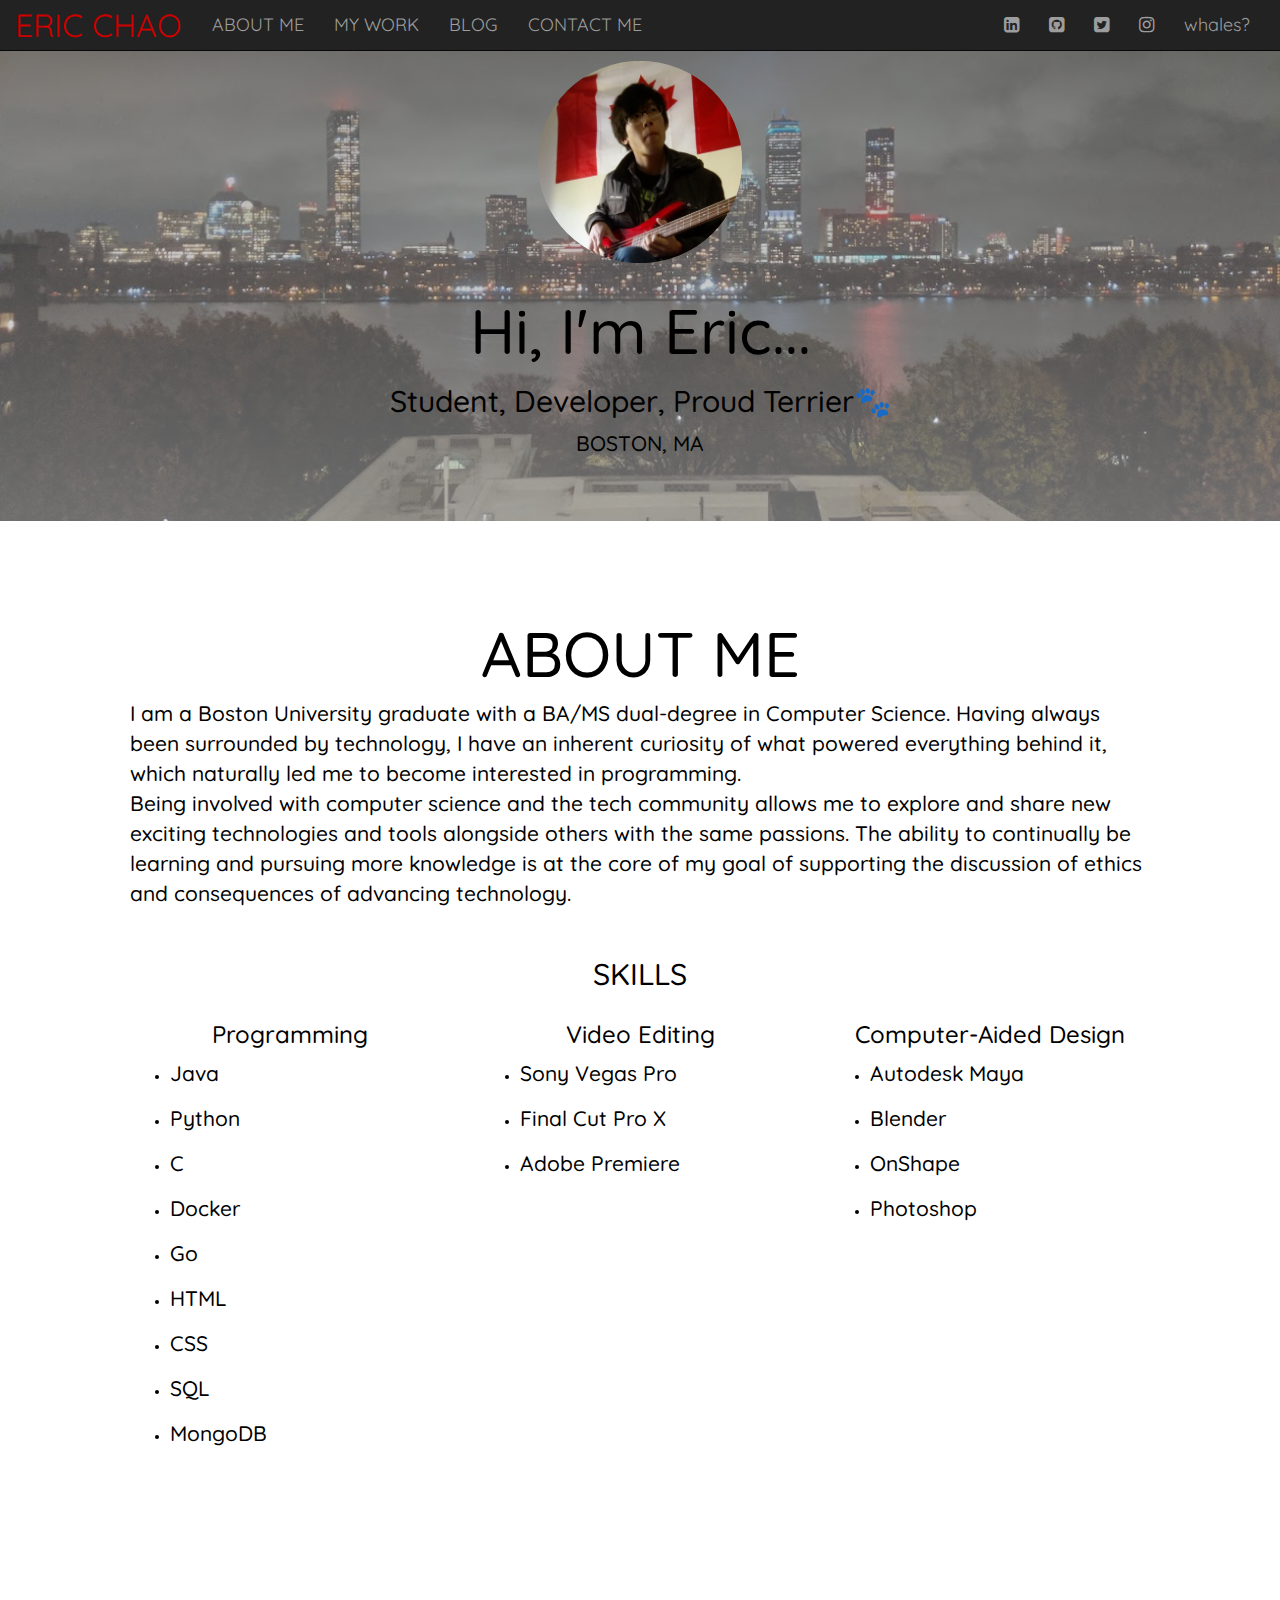
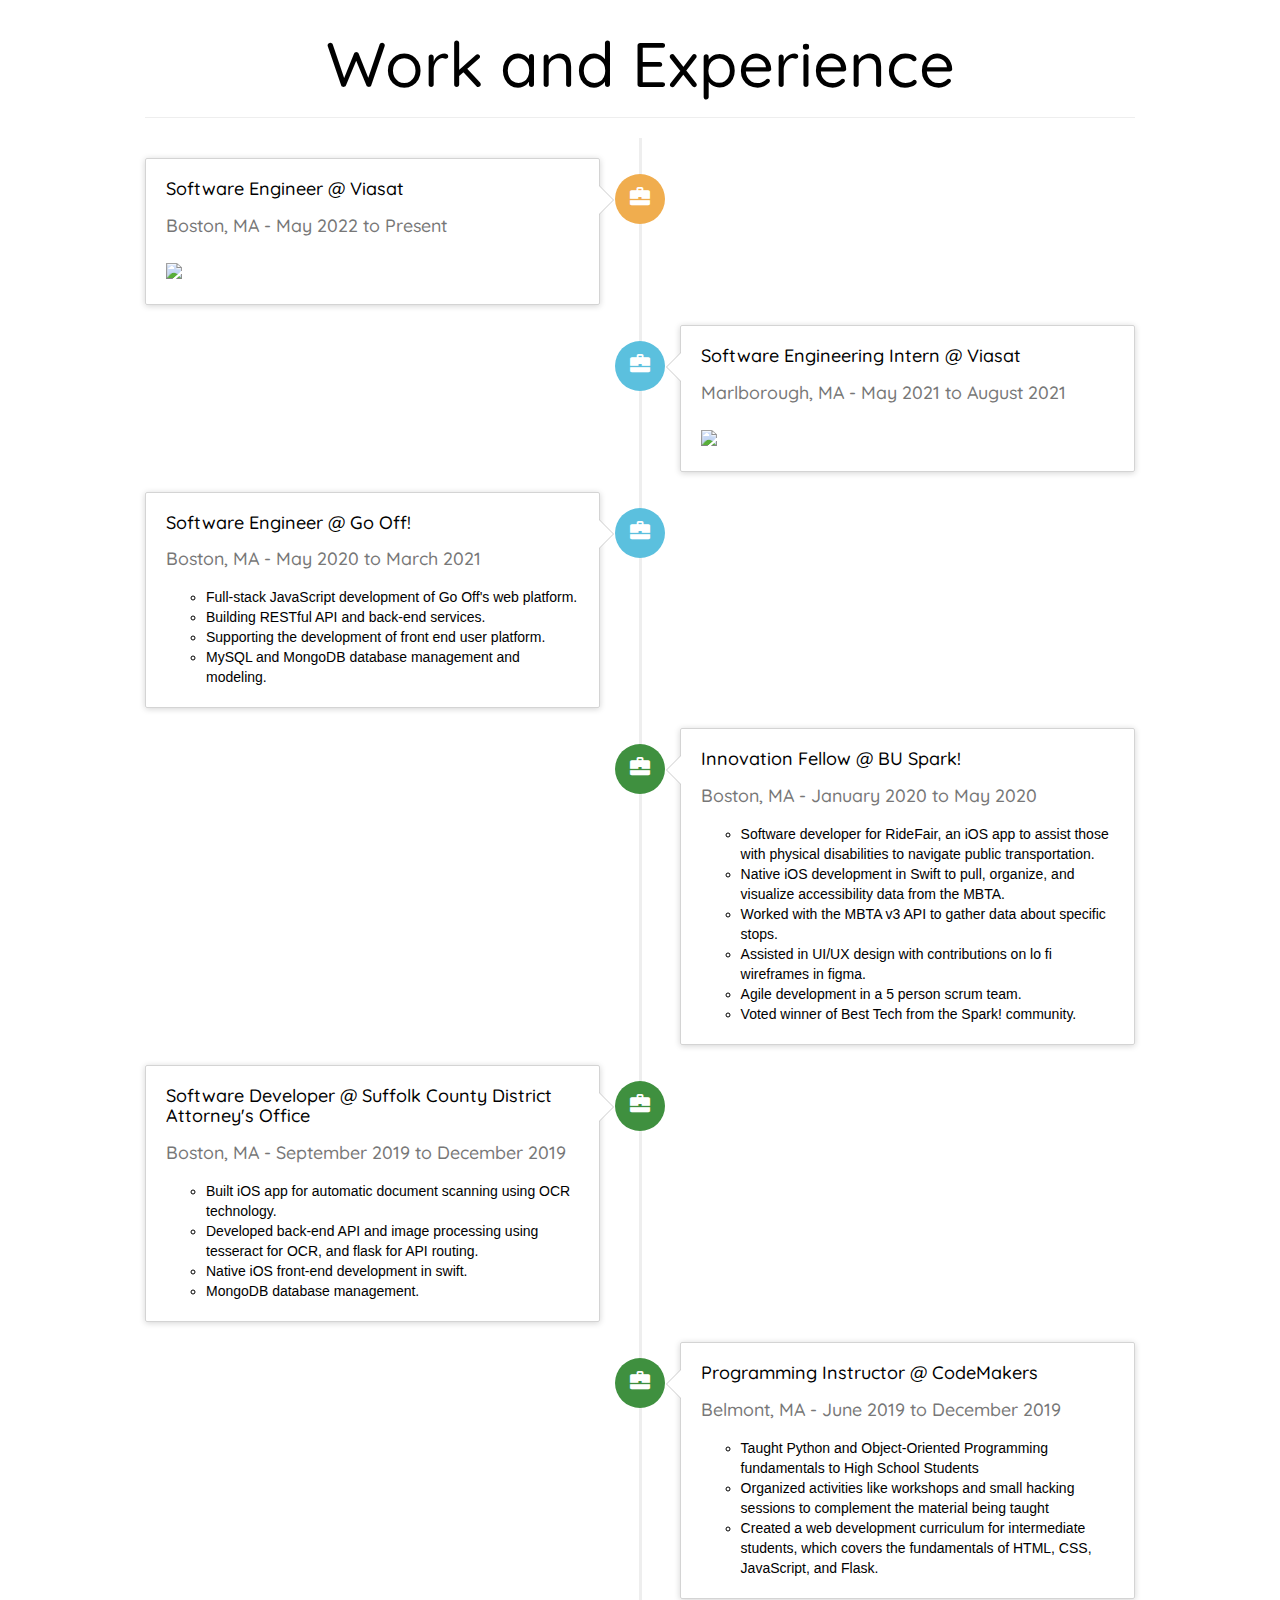
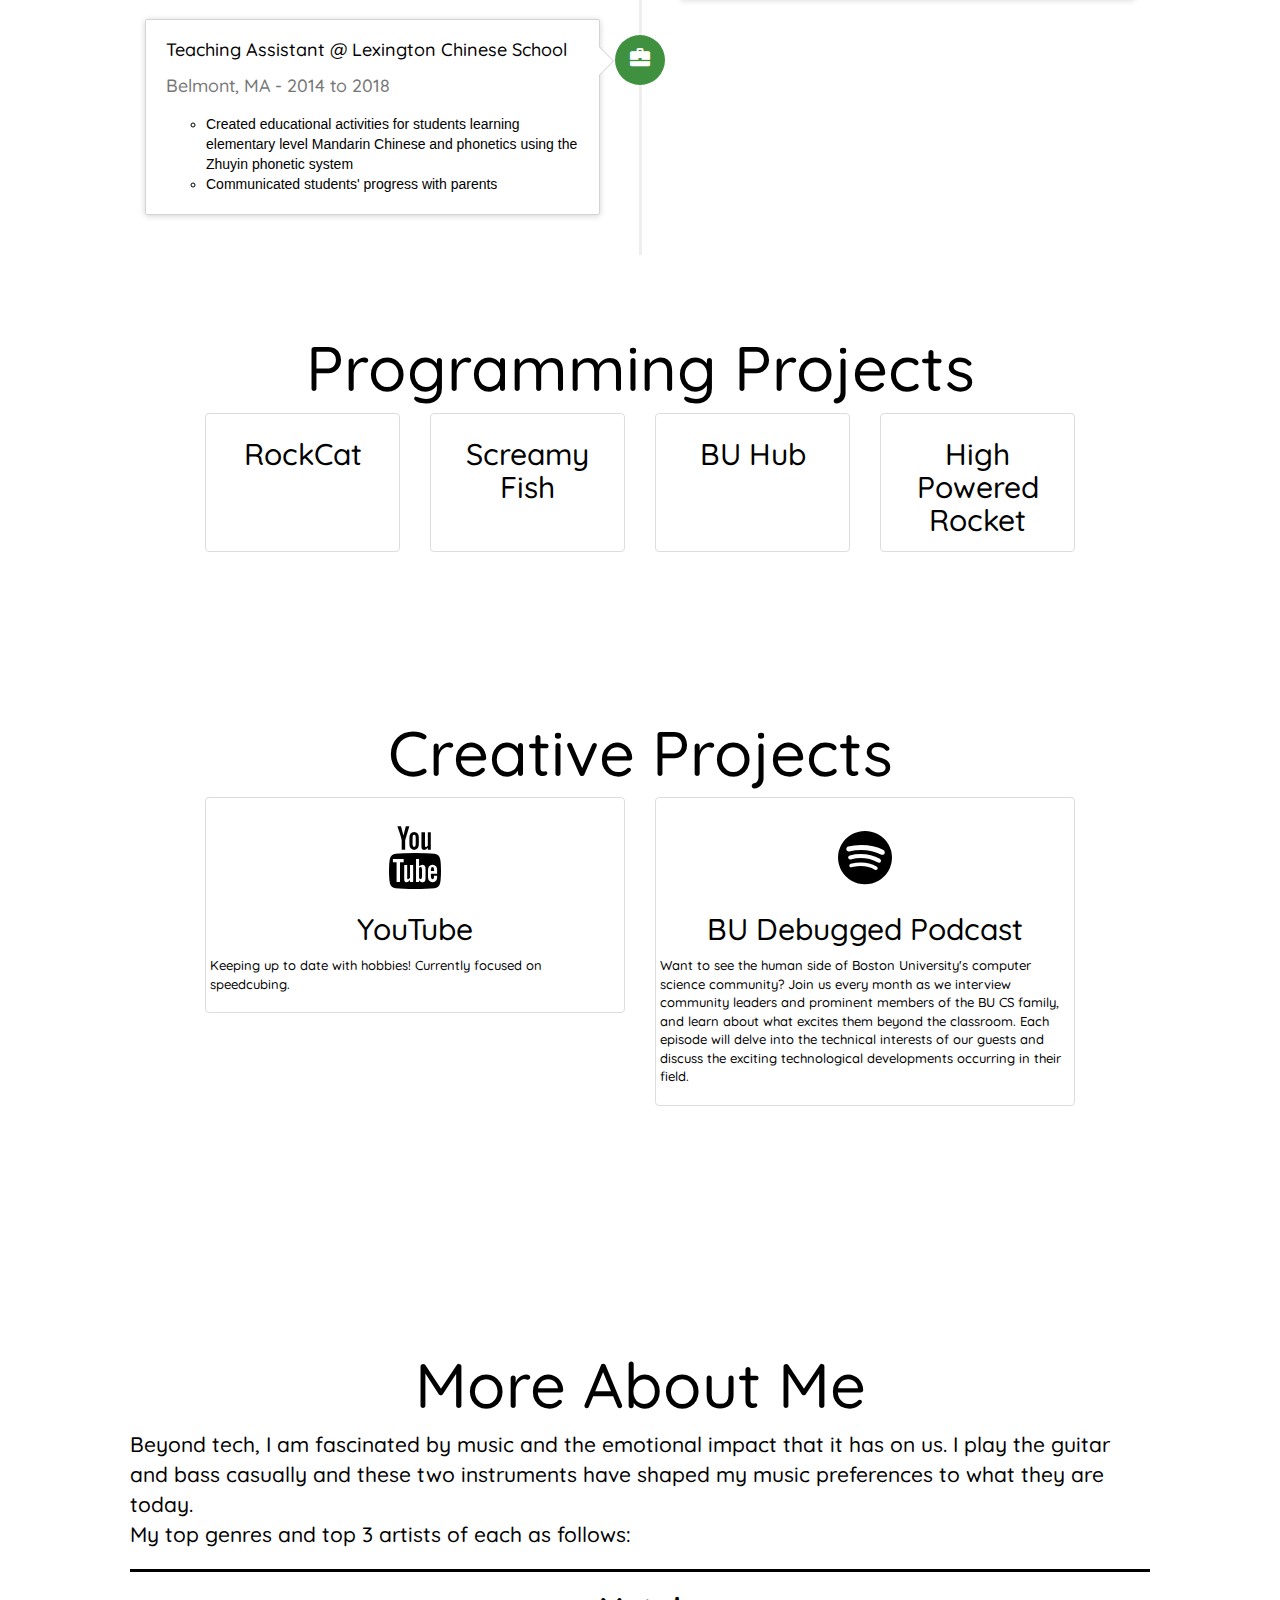
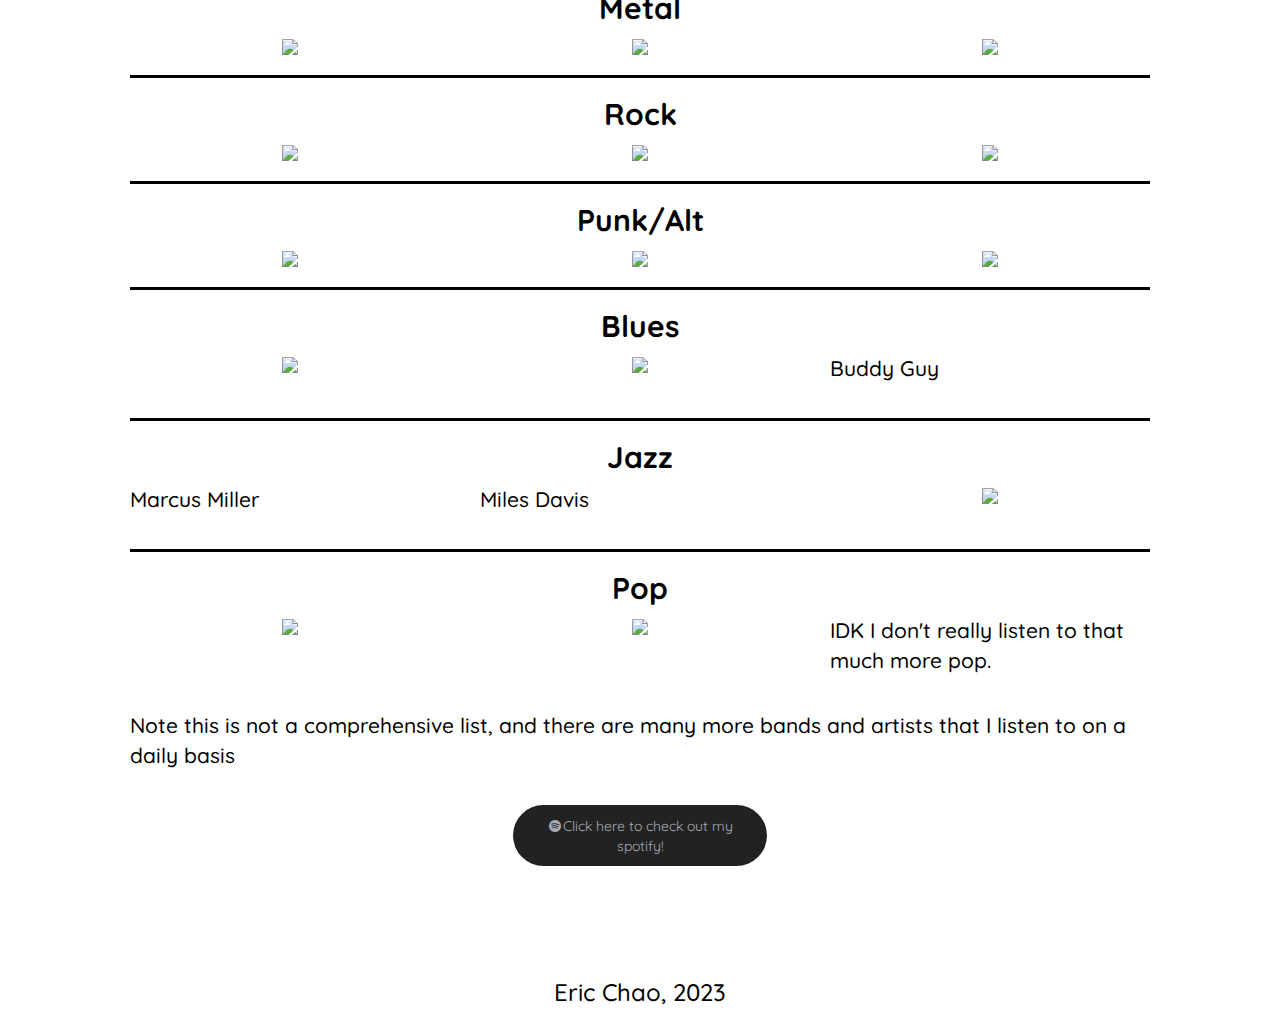
==== index.html @ bb3038b6 "Remove photos" ====
<!DOCTYPE html>
<html lang = "en">
<head>
	<meta charset="utf-8">
	<meta name="viewport" content="width=device-width, initial-scale=1">
	<title> ERIC CHAO </title>
	<link rel="stylesheet" href="https://maxcdn.bootstrapcdn.com/bootstrap/3.4.0/css/bootstrap.min.css">
	<link rel="stylesheet" href="index_styles.css">
	<link rel="stylesheet" href="https://cdnjs.cloudflare.com/ajax/libs/font-awesome/4.7.0/css/font-awesome.min.css">
	<link href="https://fonts.googleapis.com/css?family=Quicksand:300,500" rel="stylesheet">
	<script src="https://ajax.googleapis.com/ajax/libs/jquery/3.3.1/jquery.min.js"></script>
	<script src="https://maxcdn.bootstrapcdn.com/bootstrap/3.4.0/js/bootstrap.min.js"></script>
</head>

<header>
	<nav class="navbar navbar-inverse navbar-fixed-top">
		<div class="container-fluid">
			<div class="navbar-header">
				<button type="button" class="navbar-toggle" data-toggle="collapse" data-target="#myNavBar">
					<span class="icon-bar"></span>
					<span class="icon-bar"></span>
					<span class="icon-bar"></span>
				</button>
				<a class="navbar-brand" href="#"> ERIC CHAO </a>
			</div>
			<div class="collapse navbar-collapse" id="myNavBar">
				<ul class="nav navbar-nav">
					<li><a href="#about"> ABOUT ME </a></li>
					<li><a href="#work"> MY WORK </a></li>
					<li><a href="http://blog.erichchao.com"> BLOG </a>
					<li><a href="mailto: ericchao@bu.edu"> CONTACT ME </a></li>
				</ul>
				<ul class="nav navbar-nav" style="float:right;">
					<li><a href="https://linkedin.com/in/eric-chao-612b9416a/" class="fa fa-linkedin-square content"></a></li>
					<li><a href="https://github.com/ehchao88" class="fa fa-github-square content"></a></li>
					<li><a href="https://twitter.com/chaositgoing/" class="fa fa-twitter-square content"></a></li>
					<li><a href="https://instagram.com/chaoareyou/" class="fa fa-instagram content"></a></li>
					<li><a href="whales.html"> whales? </a></li>
				</ul>
			</div>
		</div>
	</nav>
</header>

<body>
	<div class="topPage jumbotron">
		<img src="media/propic2.jpg" class="img-circle" style="padding:1%; width:18%; height:auto;">
		<h1> Hi, I'm Eric... </h1>
		<h2> Student, Developer, Proud Terrier&#x1f43e </h2>
		<p style="text-align:center"> BOSTON, MA </p>
	</div>
	<div class="container">
		<div class="jumbotron">
			<h1 id="about"> ABOUT ME </h1>
			<p> 
				I am a Boston University graduate with a BA/MS dual-degree in Computer Science. Having always been surrounded by technology, I have an inherent curiosity
				of what powered everything behind it, which naturally led me to become interested in programming. </br>
				Being involved with computer science and the tech community allows me to explore and share new exciting technologies and tools alongside others with the same passions. 
				The ability to continually be learning and pursuing more knowledge is at the core of my goal of supporting the discussion of ethics and consequences of advancing technology.
				<br>
				<br>
			</p>
			<h2> SKILLS </h2>
			<div class="row">
				<div class="col-sm-4">
					<h3> Programming </h3>
					<ul>
						<li><p style="text-align: left;"> Java </p></li>
						<li><p style="text-align: left;"> Python </p></li>
						<li><p style="text-align: left;"> C </p></li>
						<li><p style="text-align: left;"> Docker </p></li>
						<li><p style="text-align: left;"> Go </p></li>
						<li><p style="text-align: left;"> HTML </p></li>
						<li><p style="text-align: left;"> CSS </p></li>
						<li><p style="text-align: left;"> SQL </p></li>
						<li><p style="text-align: left;"> MongoDB </p></li>
					</ul>
				</div>
				<div class="col-sm-4">
					<h3> Video Editing </h3>
					<ul>
						<li><p style="text-align: left;"> Sony Vegas Pro </p></li>
						<li><p style="text-align: left;"> Final Cut Pro X </p></li>
						<li><p style="text-align: left;"> Adobe Premiere </p></li>
					</ul>
				</div>
				<div class="col-sm-4">
					<h3> Computer-Aided Design </h3>
					<ul>
						<li><p style="text-align: left;"> Autodesk Maya </p></li>
						<li><p style="text-align: left;"> Blender </p></li>
						<li><p style="text-align: left;"> OnShape </p></li>
						<li><p style="text-align: left;"> Photoshop </p></li>
					</ul>
				</div>
			</div>
		</div>
	</div>
	<div class="container">
		<div class="jumbotron" id="work">
			<div class="container">
				<div class="page-header">
				  <h1 id="timeline">Work and Experience</h1>
				</div>
				<ul class="timeline">
					<li>
						<div class="timeline-badge warning"><i class="glyphicon glyphicon-briefcase"></i></div>
						<div class="timeline-panel">
						  <div class="timeline-heading">
							<h4 class="timeline-title">Software Engineer @ Viasat</h4>
							<p><small class="text-muted">Boston, MA - May 2022 to Present</small></p>
						  </div>
						  <div class="timeline-body">
							<p>
								<img src="https://upload.wikimedia.org/wikipedia/commons/thumb/7/7f/Viasat.svg/1200px-Viasat.svg.png" style="width:75%; height:auto">
							</p>
						  </div>
						</div>
					  </li>
					<li class="timeline-inverted">
						<div class="timeline-badge info"><i class="glyphicon glyphicon-briefcase"></i></div>
						<div class="timeline-panel">
						  <div class="timeline-heading">
							<h4 class="timeline-title">Software Engineering Intern @ Viasat</h4>
							<p><small class="text-muted">Marlborough, MA - May 2021 to August 2021</small></p>
						  </div>
						  <div class="timeline-body">
							<p><img src="https://upload.wikimedia.org/wikipedia/commons/thumb/7/7f/Viasat.svg/1200px-Viasat.svg.png" style="width:75%; height:auto"></p>
						  </div>
						</div>
					  </li>
					  <li>
						<div class="timeline-badge info"><i class="glyphicon glyphicon-briefcase"></i></div>
						<div class="timeline-panel">
						  <div class="timeline-heading">
							<h4 class="timeline-title">Software Engineer @ Go Off!</h4>
							<p><small class="text-muted">Boston, MA - May 2020 to March 2021</small></p>
						  </div>
						  <div class="timeline-body">
							<p>
								<ul>
									<li>Full-stack JavaScript development of Go Off's web platform.</li>
									<li>Building RESTful API and back-end services.</li>
									<li>Supporting the development of front end user platform.</li>
									<li>MySQL and MongoDB database management and modeling.</li>
								</ul>
							</p>
						  </div>
						</div>
					  </li>
					  <li class="timeline-inverted">
						<div class="timeline-badge success"><i class="glyphicon glyphicon-briefcase"></i></div>
						<div class="timeline-panel">
						  <div class="timeline-heading">
							<h4 class="timeline-title">Innovation Fellow @ BU Spark!</h4>
							<p><small class="text-muted">Boston, MA - January 2020 to May 2020</small></p>
						  </div>
						  <div class="timeline-body">
							<p>
								<ul>
									<li>Software developer for RideFair, an iOS app to assist those with physical disabilities to navigate public transportation.</li>
									<li>Native iOS development in Swift to pull, organize, and visualize accessibility data from the MBTA.</li>
									<li>Worked with the MBTA v3 API to gather data about specific stops.</li>
									<li>Assisted in UI/UX design with contributions on lo fi wireframes in figma.</li>
									<li>Agile development in a 5 person scrum team.</li>
									<li>Voted winner of Best Tech from the Spark! community.</li>
								</ul>
							</p>
						  </div>
						</div>
					  </li>
					  <li>
						<div class="timeline-badge success"><i class="glyphicon glyphicon-briefcase"></i></div>
						<div class="timeline-panel">
						  <div class="timeline-heading">
							<h4 class="timeline-title">Software Developer @ Suffolk County District Attorney's Office</h4>
							<p><small class="text-muted">Boston, MA - September 2019 to December 2019</small></p>
						  </div>
						  <div class="timeline-body">
							<p>
								<ul>
									<li>Built iOS app for automatic document scanning using OCR technology.</li>
									<li>Developed back-end API and image processing using tesseract for OCR, and flask for API routing.</li>
									<li>Native iOS front-end development in swift.</li>
									<li>MongoDB database management.</li>
								</ul>
							</p>
						  </div>
						</div>
					  </li>
					  <li class="timeline-inverted">
						<div class="timeline-badge success"><i class="glyphicon glyphicon-briefcase"></i></div>
						<div class="timeline-panel">
						  <div class="timeline-heading">
							<h4 class="timeline-title">Programming Instructor @ CodeMakers</h4>
							<p><small class="text-muted">Belmont, MA - June 2019 to December 2019</small></p>
						  </div>
						  <div class="timeline-body">
							<p>
								<ul>
									<li> Taught Python and Object-Oriented Programming fundamentals to High School Students </li>
									<li> Organized activities like workshops and small hacking sessions to complement the material being taught </li>
									<li> Created a web development curriculum for intermediate students, which covers the fundamentals of HTML, CSS, JavaScript, and Flask.</li>
								</ul>
							</p>
						  </div>
						</div>
					  </li>
					  <li>
						<div class="timeline-badge success"><i class="glyphicon glyphicon-briefcase"></i></div>
						<div class="timeline-panel">
						  <div class="timeline-heading">
							<h4 class="timeline-title">Teaching Assistant @ Lexington Chinese School</h4>
							<p><small class="text-muted">Belmont, MA - 2014 to 2018</small></p>
						  </div>
						  <div class="timeline-body">
							<p>
								<ul>
									<li> Created educational activities for students learning elementary level Mandarin Chinese and phonetics using the Zhuyin phonetic system </li>
									<li> Communicated students' progress with parents </li>
								</ul>
							</p>
						  </div>
						</div>
					  </li>			  
				</ul>
			  </div>
			  <div class="container">
				<div class="jumbotron">
					<h1>Programming Projects</h1>
					<div class="row">
						<div class="col-md-3">
							<div class="thumbnail">
								<a href="https://github.com/ehchao88/RockCat">
									<h2>RockCat<br><br><br></h2>
								</a>
							</div>
						</div>
						<div class="col-md-3">
							<div class="thumbnail">
								<a href="https://github.com/ehchao88/screamyfish">
									<h2>Screamy Fish<br><br></h2>
								</a>
							</div>
						</div>
						<div class="col-md-3">
							<div class="thumbnail">
								<a href="https://github.com/moderatelyfunctional/BuHub">
									<h2>BU Hub<br><br><br></h2>
								</a>
							</div>
						</div>
						<div class="col-md-3">
							<div class="thumbnail">
								<a href="https://github.com/ehchao88/BURPG-HPR-Team-2">
									<h2>High Powered Rocket</h2>
								</a>
							</div>
						</div>
					</div>
				</div>
			</div>
			<div class="container">
				<div class="jumbotron">
					<h1>Creative Projects</h1>
					<div class="row">
						<div class="col-md-6">
							<div class="thumbnail">
								<a href="https://www.youtube.com/channel/UCgdvFs4trcrcG2wfff99ONA">
									<h1>
										<i class="fa fa-youtube content" style="padding:1%"></i>
									</h1>
									<h2>YouTube</h2>
									<p style="font-size: small;">
										Keeping up to date with hobbies! Currently focused on speedcubing.
									</p>
								</a>
							</div>
						</div>
						<div class="col-md-6">
							<div class="thumbnail">
								<a href="https://open.spotify.com/show/58mLP7PgumLeqkotQyH7zA">
									<h1>
										<i class="fa fa-spotify content" style="padding:1%"></i>
									</h1>
									<h2>BU Debugged Podcast</h2>
									<p style="font-size: small;">
										Want to see the human side of Boston University's computer science community? 
										Join us every month as we interview community leaders and prominent members of the BU CS family, 
										and learn about what excites them beyond the classroom. Each episode will delve into the technical 
										interests of our guests and discuss the exciting technological developments occurring in their field.
									</p>
								</a>
							</div>
						</div>
					</div>
				</div>
			</div>

		</div>
	</div>
	<div class="container">
		<div class="jumbotron">
			<h1>More About Me</h1>
			<p>
				Beyond tech, I am fascinated by music and the emotional impact that it has on us. I play the guitar and bass casually and these two instruments have shaped my music preferences to what they are today.
				<br> My top genres and top 3 artists of each as follows:
				<div id="music">
					<hr class="m">
					<h2 class="mheader">Metal</h2>
					<div class="row">
						<div class="col-sm-4">
							<img src="https://upload.wikimedia.org/wikipedia/commons/b/b7/Metallica_logo.png" class="music">
						</div>
						<div class="col-sm-4">
							<img src="https://megadeth.com/wp-content/themes/megadeth/assets/images/md-logo.png" class="music">
						</div>
						<div class="col-sm-4">
							<img src="https://upload.wikimedia.org/wikipedia/commons/5/58/Rage_Against_the_Machine_%28Logo%29.png" class="music">
						</div>
					</div>
					<hr class="m">
					<h2 class="mheader">Rock</h2>
					<div class="row">
						<div class="col-sm-4">
							<img src="https://static1.squarespace.com/static/598a248837c581cb56b0afb6/t/59ee80e951a5842796911d3a/1580167144980/" class="music">
						</div>
						<div class="col-sm-4">
							<img src="https://vignette.wikia.nocookie.net/lotl-music/images/c/cc/Hendrix-jimi-the-experience-52b0fe0eb8fb8.png/revision/latest?cb=20180605005852" class="music">
						</div>
						<div class="col-sm-4">
							<img src="https://cdn.shopify.com/s/files/1/0271/6018/2883/files/Metal_Logo_2350x.png?v=1569429866" class="music">
						</div>
					</div>
					<hr class="m">
					<h2 class="mheader">Punk/Alt</h2>
					<div class="row">
						<div class="col-sm-4">
							<img src="https://i.ya-webdesign.com/images/dance-gavin-dance-png-1.png" class="music">
						</div>
						<div class="col-sm-4">
							<img src="https://i.ya-webdesign.com/images/green-day-png-3.png" class="music">
						</div>
						<div class="col-sm-4">
							<img src="https://images.squarespace-cdn.com/content/v1/5bef1a5f12b13f41272eb586/1547081622080-1BLC4ZG8S0RWJP1MJ5H2/ke17ZwdGBToddI8pDm48kNVY6X0Fbx-3RTyg8FU0StRZw-zPPgdn4jUwVcJE1ZvWEtT5uBSRWt4vQZAgTJucoTqqXjS3CfNDSuuf31e0tVG0owiVdsl3YDkaDGOgDylxUFwmyezYUOxU6mryWZtY8pu3E9Ef3XsXP1C_826c-iU/foo+fighters.png" class="music">
						</div>
					</div>
					<hr class="m">
					<h2 class="mheader">Blues</h2>
					<div class="row">
						<div class="col-sm-4">
							<img src="https://upload.wikimedia.org/wikipedia/commons/thumb/3/3d/Stevie_Ray_Vaughan_signature.svg/1600px-Stevie_Ray_Vaughan_signature.svg.png" class="music">
						</div>
						<div class="col-sm-4">
							<img src="https://i.pinimg.com/originals/40/ba/44/40ba4476df07591ce7d442de319f053a.png" class="music">
						</div>
						<div class="col-sm-4">
							<p>Buddy Guy</p>
						</div>
					</div>
					<hr class="m">
					<h2 class="mheader">Jazz</h2>
					<div class="row">
						<div class="col-sm-4">
							<p>Marcus Miller</p>
						</div>
						<div class="col-sm-4">
							<p>Miles Davis</p>
						</div>
						<div class="col-sm-4">
							<img src="https://weatherreportmusic.com/wp-content/uploads/2019/11/weather-logo.png" class="music">
						</div>
					</div>
					<hr class="m">
					<h2 class="mheader">Pop</h2>
					<div class="row">
						<div class="col-sm-4">
							<img src="https://www.johnmayer.com/assets/img/logo.png" class="music">
						</div>
						<div class="col-sm-4">
							<img src="https://vignette.wikia.nocookie.net/logopedia/images/2/2a/Carly_Rae_Jepsen_logo.png/revision/latest/scale-to-width-down/340?cb=20131130094024" class="music">
						</div>
						<div class="col-sm-4">
							<p>IDK I don't really listen to that much more pop.</p>
						</div>
					</div>
				</div>
				<br><p>Note this is not a comprehensive list, and there are many more bands and artists that I listen to on a daily basis</p>
				<br> <button onclick="window.location.href = 'https://open.spotify.com/user/obsmcuber?si=wHKUKYueTeavEmJsZBQFHg'" class="spotify"><i class="fa fa-spotify content" style="padding:1%"></i>Click here to check out my spotify!</button>
			</p>
		</div>
	</div>

</body>

<footer>
	<h3 class="footer-text"> Eric Chao, 2023 </h2>
</footer>



</html>
---- index_styles.css ----
html{
	scroll-behavior: smooth;
}

hr.m {
	border-top: solid black;
}

nav {
	font-family: 'Quicksand', sans-serif;
	font-size: large;
	color: #a6acb5;
}

header {
	text-align: center;
	background-color: black;
	color: white;
}

body {
	text-align: center;
	background-color: white;
}

h1 {
	color: black !important;
	font-family: 'Quicksand', sans-serif !important;
}

h2 {
	color: black;
	font-family: 'Quicksand', sans-serif !important;
}

h3 {
	color: black;
	font-family: 'Quicksand', sans-serif !important;
}

h4 {
	color: black;
	font-family: 'Quicksand', sans-serif !important;
}

p {
	color: black;
	font-family: 'Quicksand', sans-serif;
	text-align: left;
	font-weight: 500 !important;
}

li {
	color: black;
	text-align: left !important;
}

.mheader {
	font-weight: bold;
}

img.music {
	width: 35%;
	height: auto;
	padding: 0;
}

a:link, a:visited {
	color: black;
	text-decoration: none;
}

a:hover {
	text-decoration: none;
	color: #CC0000 !important;
}

button.spotify {
	padding: 1%;
	background-color: #222;
	border: none;
	border-radius: 50vh;
	color: #a6acb5;
	font-family: 'Quicksand', sans-serif;
}

.jumbotron {
	background-color: white;
}
.topPage {
	background: linear-gradient(rgba(75,75,75,0.5), rgba(215,215,215,0.5)), url('media/bos.jpg') !important;
	background-size: cover !important;
	background-position:center !important;
}
.thumbnail {
	overflow: hidden;
}
.navbar-brand{
	font-size: xx-large;
	color: #a6acb5;
}
.carousel-caption {
	color: black !important;
}
.footer-text {
	color: black !important;
	text-align: center;
}

.timeline {
	list-style: none;
	padding: 20px 0 20px;
	position: relative;
  }
  
  .timeline:before {
	top: 0;
	bottom: 0;
	position: absolute;
	content: " ";
	width: 3px;
	background-color: #eeeeee;
	left: 50%;
	margin-left: -1.5px;
  }
  
  .timeline > li {
	margin-bottom: 20px;
	position: relative;
  }
  
  .timeline > li:before,
  .timeline > li:after {
	content: " ";
	display: table;
  }
  
  .timeline > li:after {
	clear: both;
  }
  
  .timeline > li:before,
  .timeline > li:after {
	content: " ";
	display: table;
  }
  
  .timeline > li:after {
	clear: both;
  }
  
  .timeline > li > .timeline-panel {
	width: 46%;
	float: left;
	border: 1px solid #d4d4d4;
	border-radius: 2px;
	padding: 20px;
	position: relative;
	-webkit-box-shadow: 0 1px 6px rgba(0, 0, 0, 0.175);
	box-shadow: 0 1px 6px rgba(0, 0, 0, 0.175);
  }
  
  .timeline > li > .timeline-panel:before {
	position: absolute;
	top: 26px;
	right: -15px;
	display: inline-block;
	border-top: 15px solid transparent;
	border-left: 15px solid #ccc;
	border-right: 0 solid #ccc;
	border-bottom: 15px solid transparent;
	content: " ";
  }
  
  .timeline > li > .timeline-panel:after {
	position: absolute;
	top: 27px;
	right: -14px;
	display: inline-block;
	border-top: 14px solid transparent;
	border-left: 14px solid #fff;
	border-right: 0 solid #fff;
	border-bottom: 14px solid transparent;
	content: " ";
  }
  
  .timeline > li > .timeline-badge {
	color: #fff;
	width: 50px;
	height: 50px;
	line-height: 50px;
	font-size: 1.4em;
	text-align: center;
	position: absolute;
	top: 16px;
	left: 50%;
	margin-left: -25px;
	background-color: #999999;
	z-index: 100;
	border-top-right-radius: 50%;
	border-top-left-radius: 50%;
	border-bottom-right-radius: 50%;
	border-bottom-left-radius: 50%;
  }
  
  .timeline > li.timeline-inverted > .timeline-panel {
	float: right;
  }
  
  .timeline > li.timeline-inverted > .timeline-panel:before {
	border-left-width: 0;
	border-right-width: 15px;
	left: -15px;
	right: auto;
  }
  
  .timeline > li.timeline-inverted > .timeline-panel:after {
	border-left-width: 0;
	border-right-width: 14px;
	left: -14px;
	right: auto;
  }
  
  .timeline-badge.primary {
	background-color: #2e6da4 !important;
  }
  
  .timeline-badge.success {
	background-color: #3f903f !important;
  }
  
  .timeline-badge.warning {
	background-color: #f0ad4e !important;
  }
  
  .timeline-badge.danger {
	background-color: #d9534f !important;
  }
  
  .timeline-badge.info {
	background-color: #5bc0de !important;
  }
  
  .timeline-title {
	margin-top: 0;
	color: inherit;
  }
  
  .timeline-body > p,
  .timeline-body > ul {
	margin-bottom: 0;
  }
  
  .timeline-body > p + p {
	margin-top: 5px;
  }
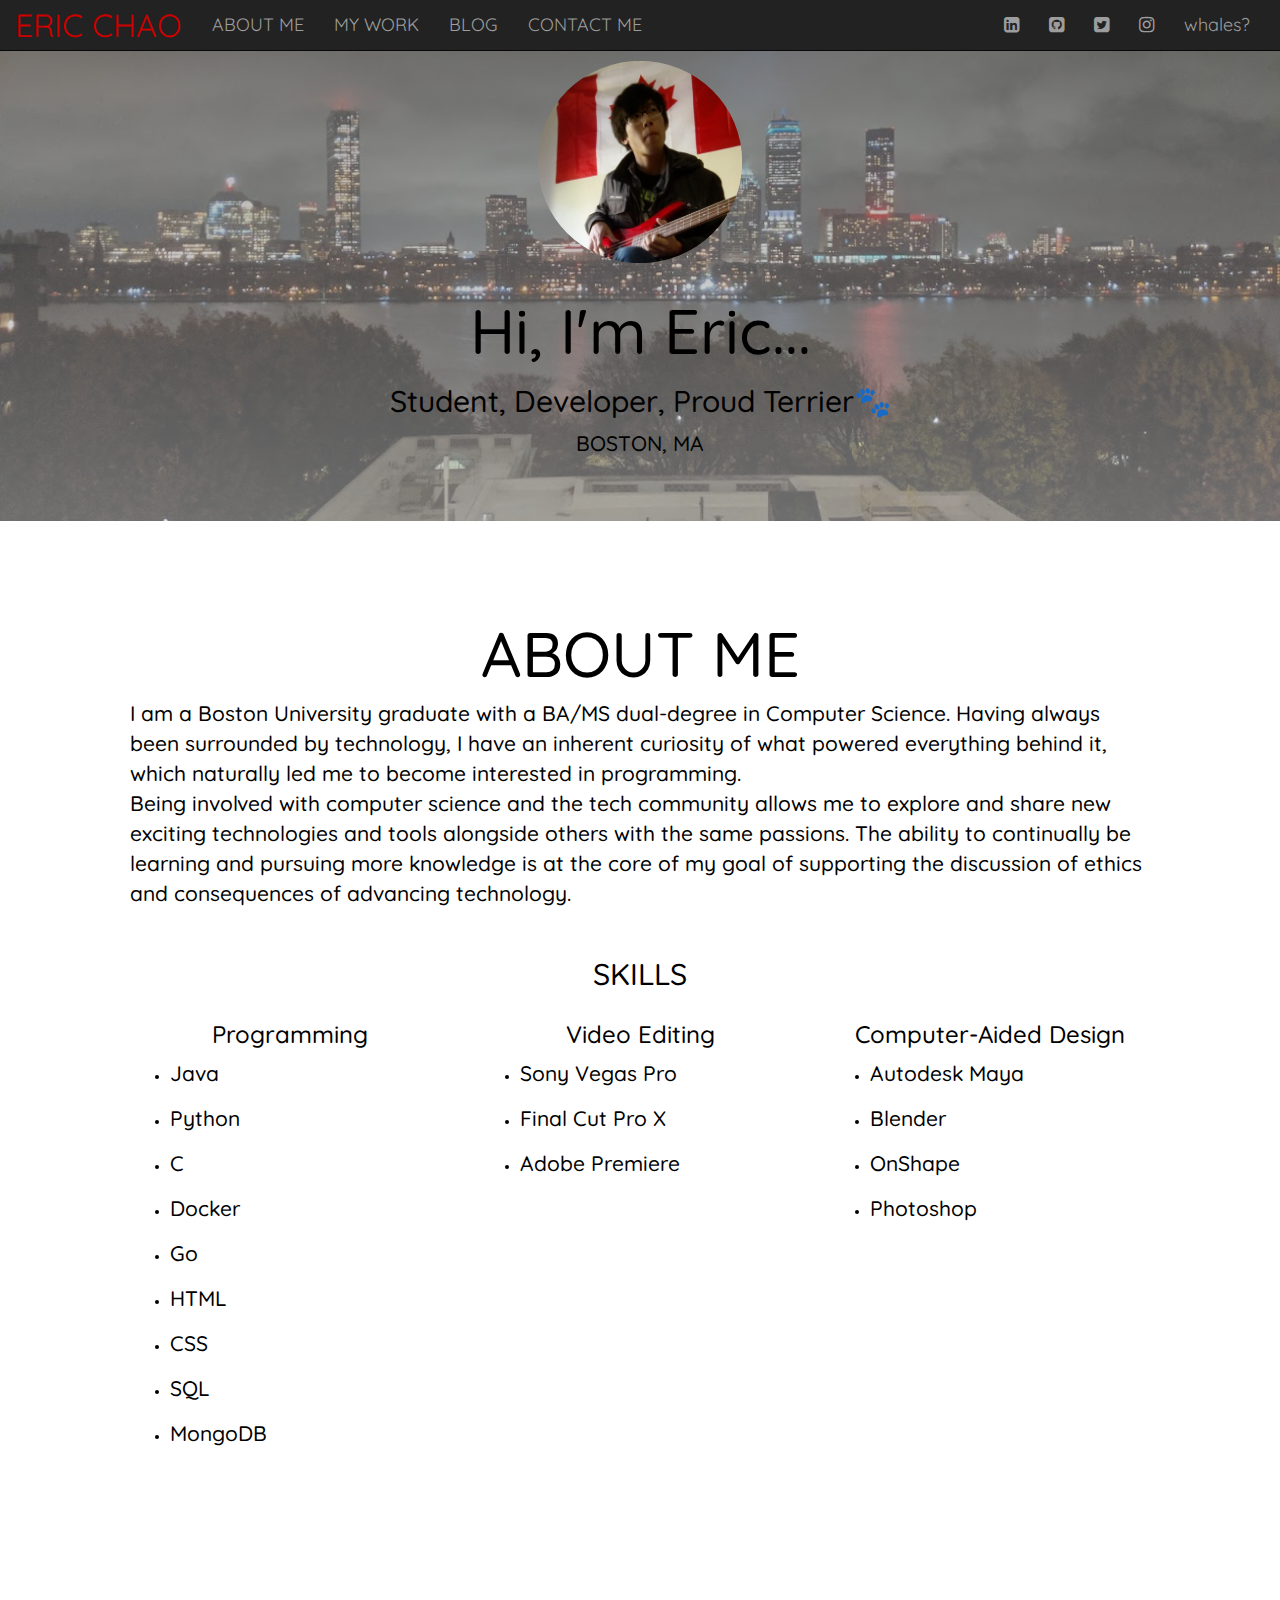
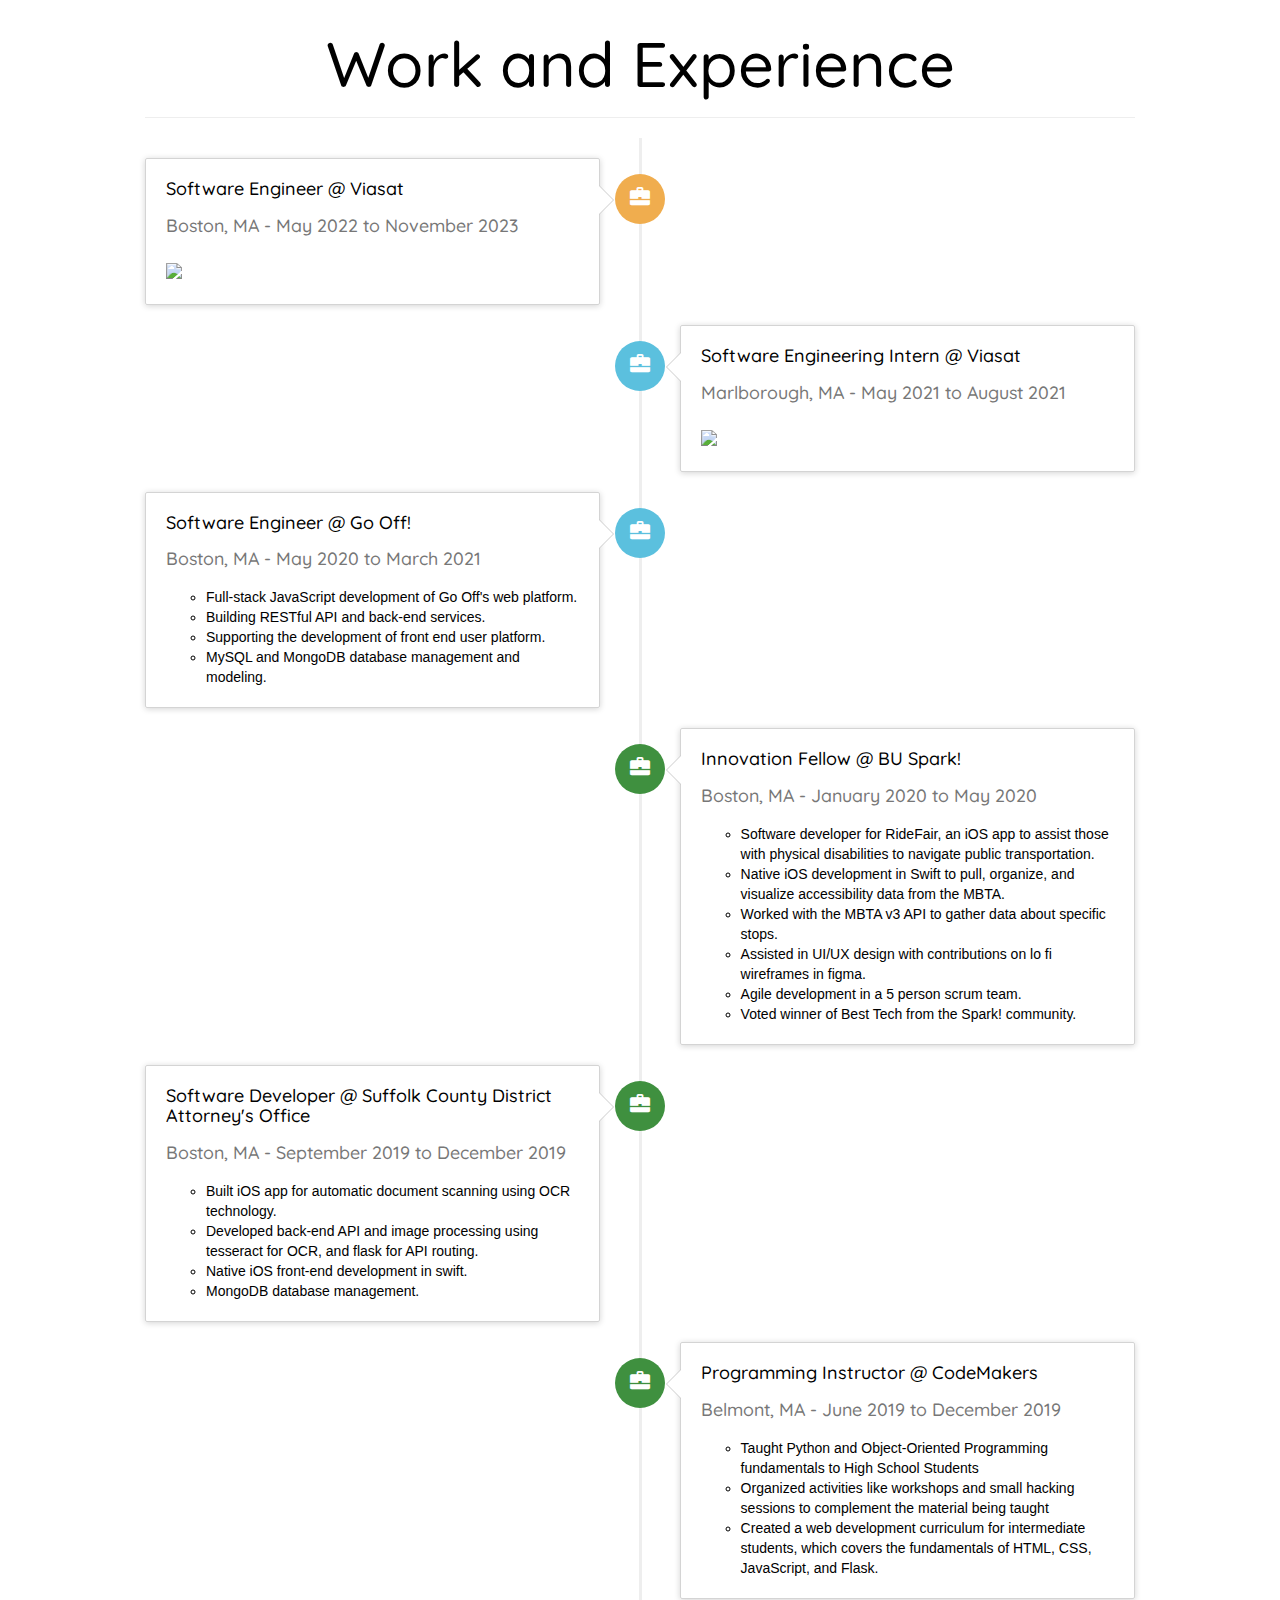
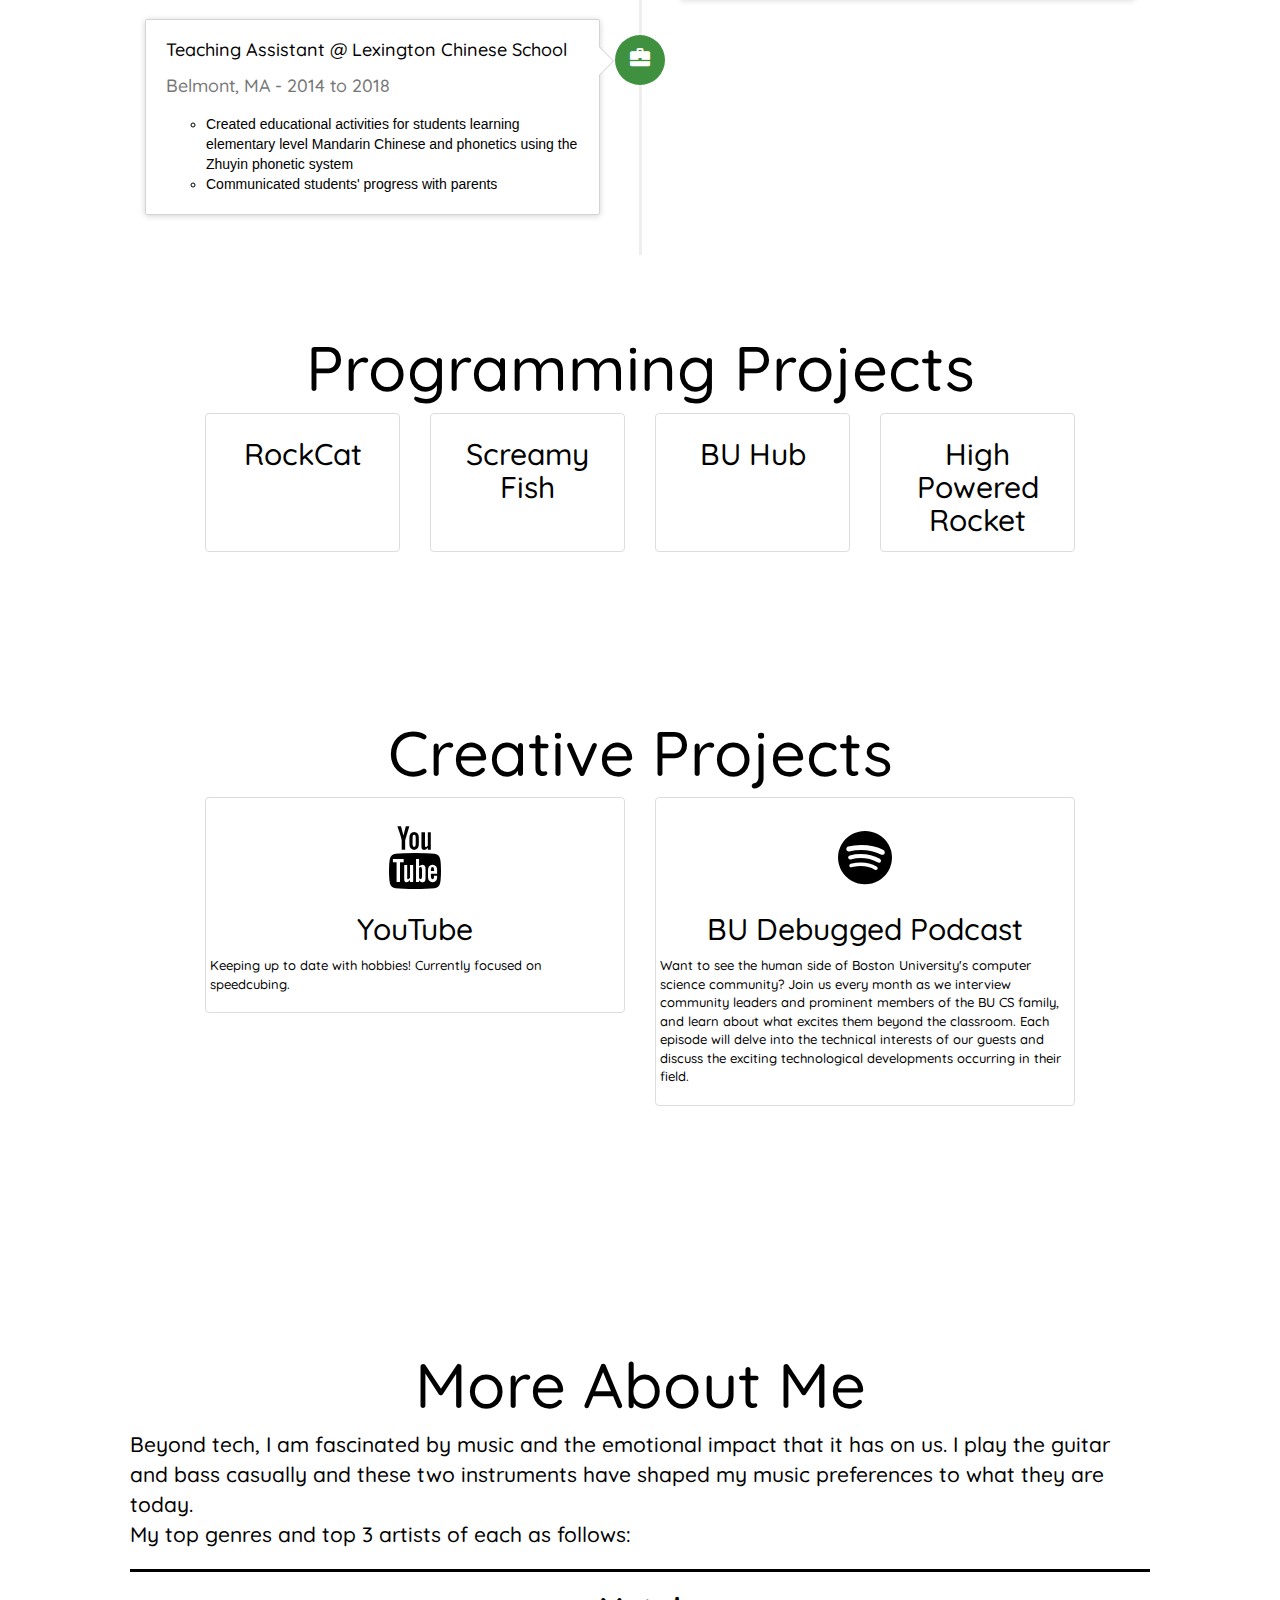
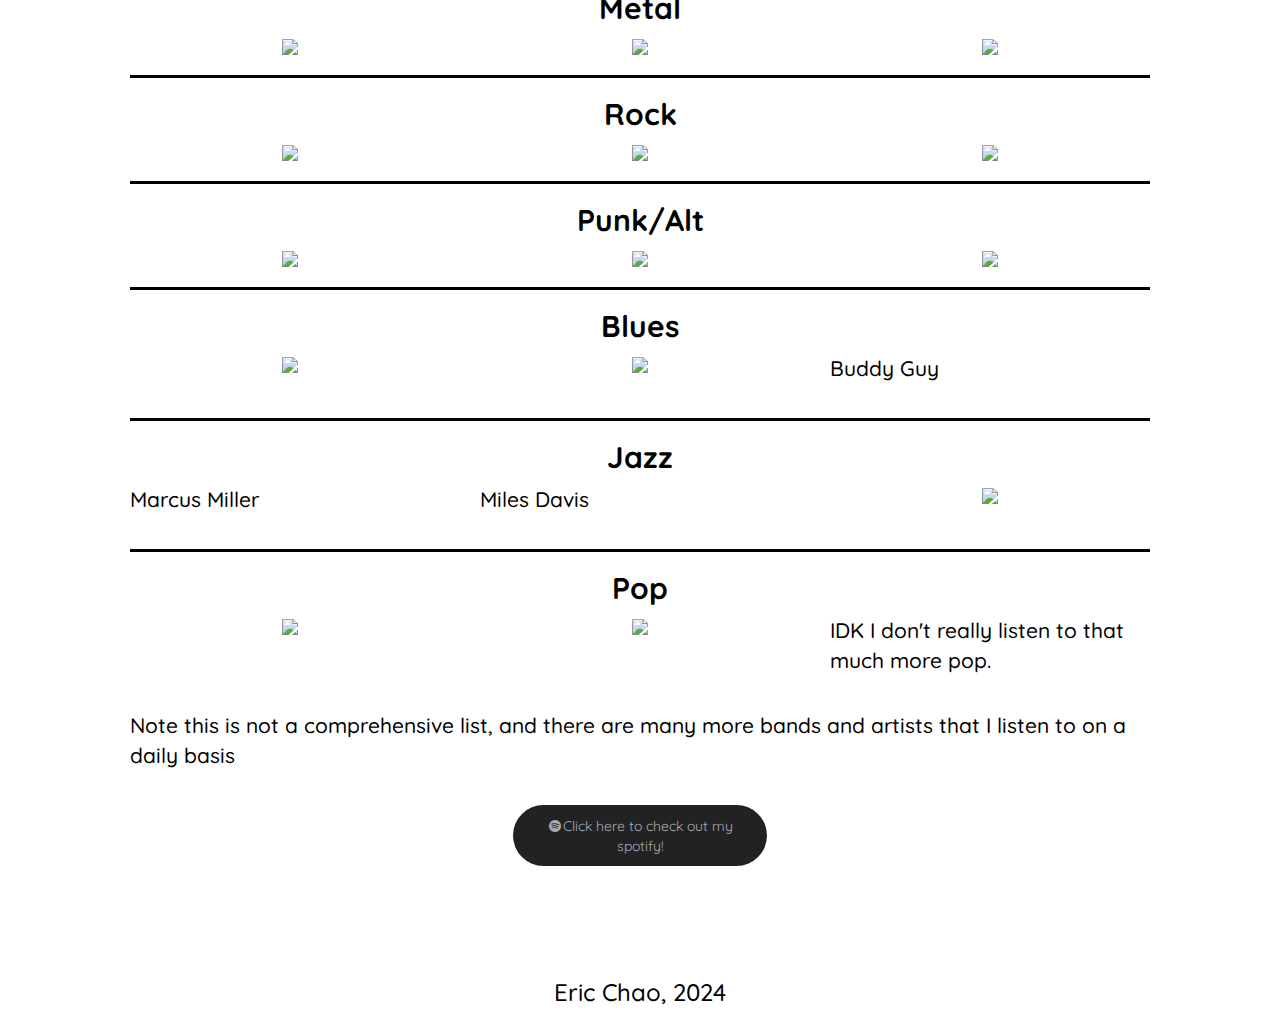
==== commit 0447f93d: "Update for 2024" ====
--- a/index.html
+++ b/index.html
@@ -108,7 +108,7 @@
 						<div class="timeline-panel">
 						  <div class="timeline-heading">
 							<h4 class="timeline-title">Software Engineer @ Viasat</h4>
-							<p><small class="text-muted">Boston, MA - May 2022 to Present</small></p>
+							<p><small class="text-muted">Boston, MA - May 2022 to November 2023</small></p>
 						  </div>
 						  <div class="timeline-body">
 							<p>
@@ -394,7 +394,7 @@
 </body>
 
 <footer>
-	<h3 class="footer-text"> Eric Chao, 2023 </h2>
+	<h3 class="footer-text"> Eric Chao, 2024 </h2>
 </footer>
 
 
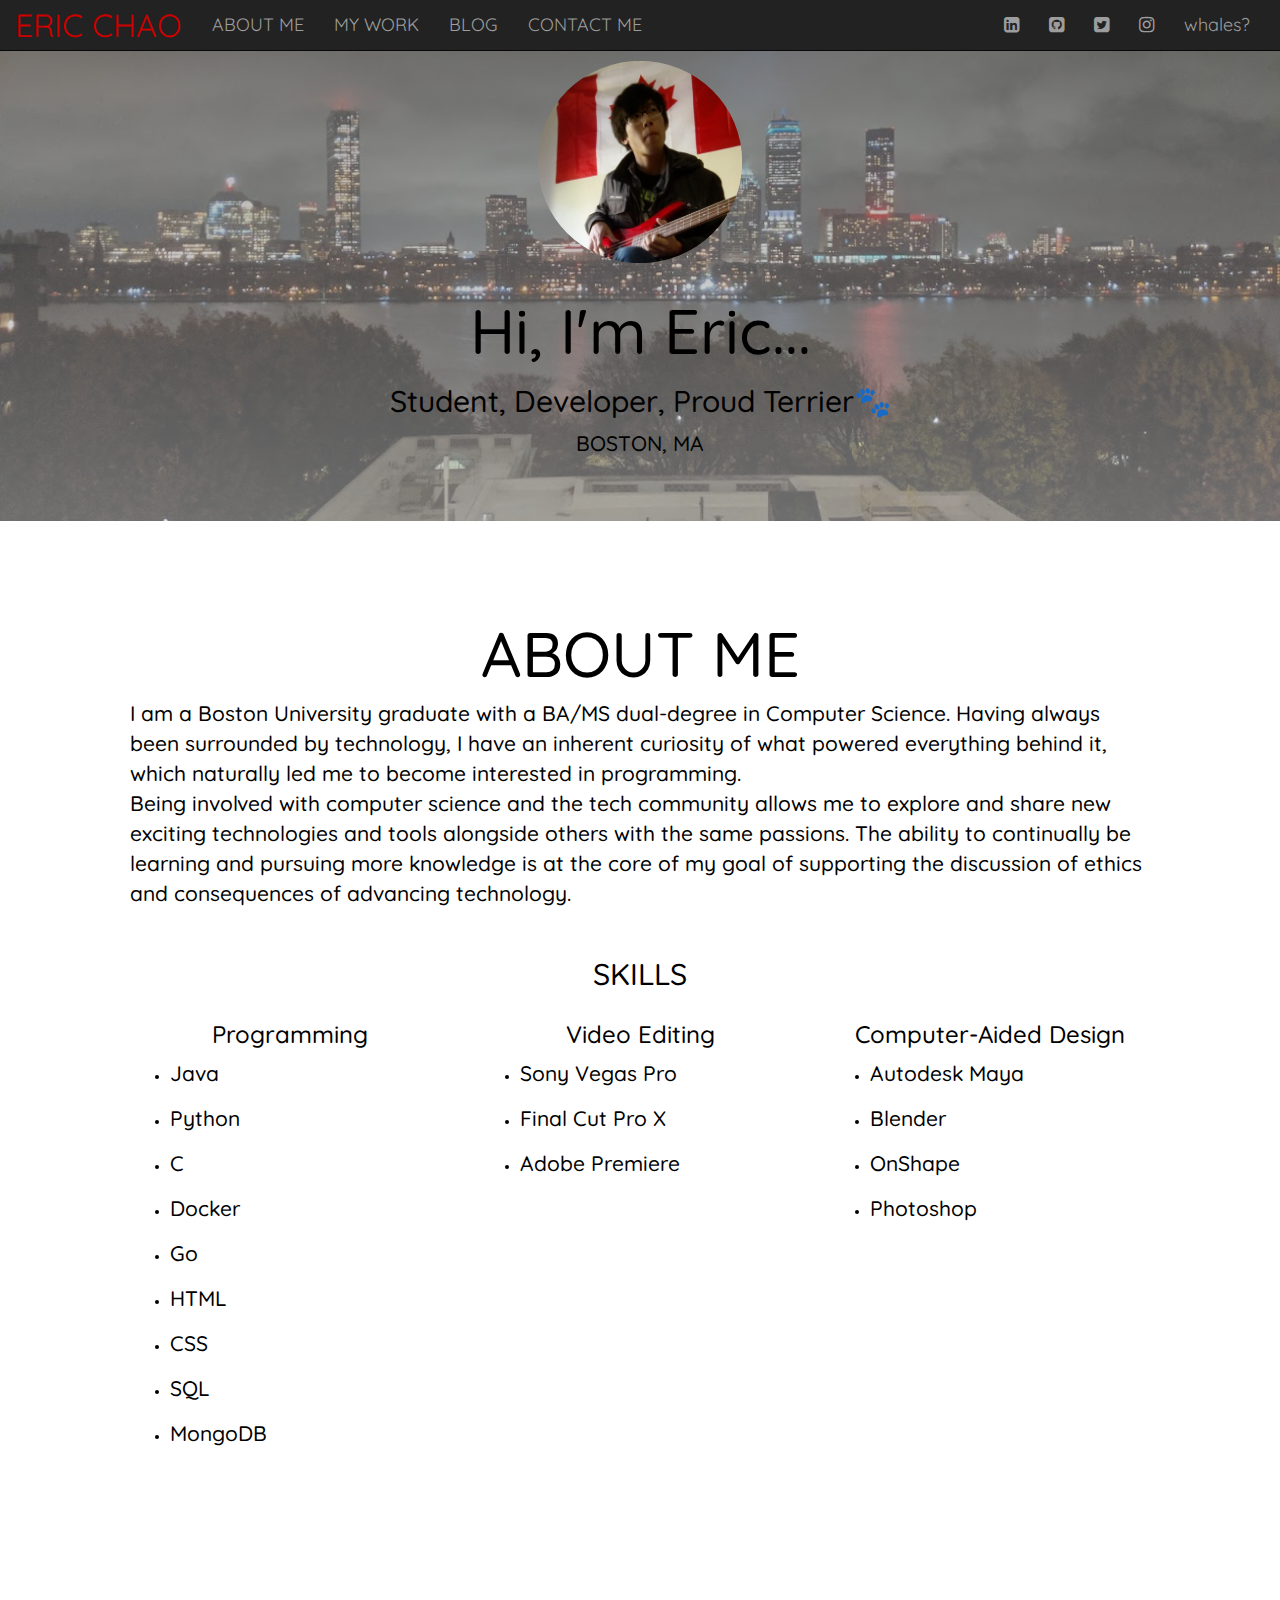
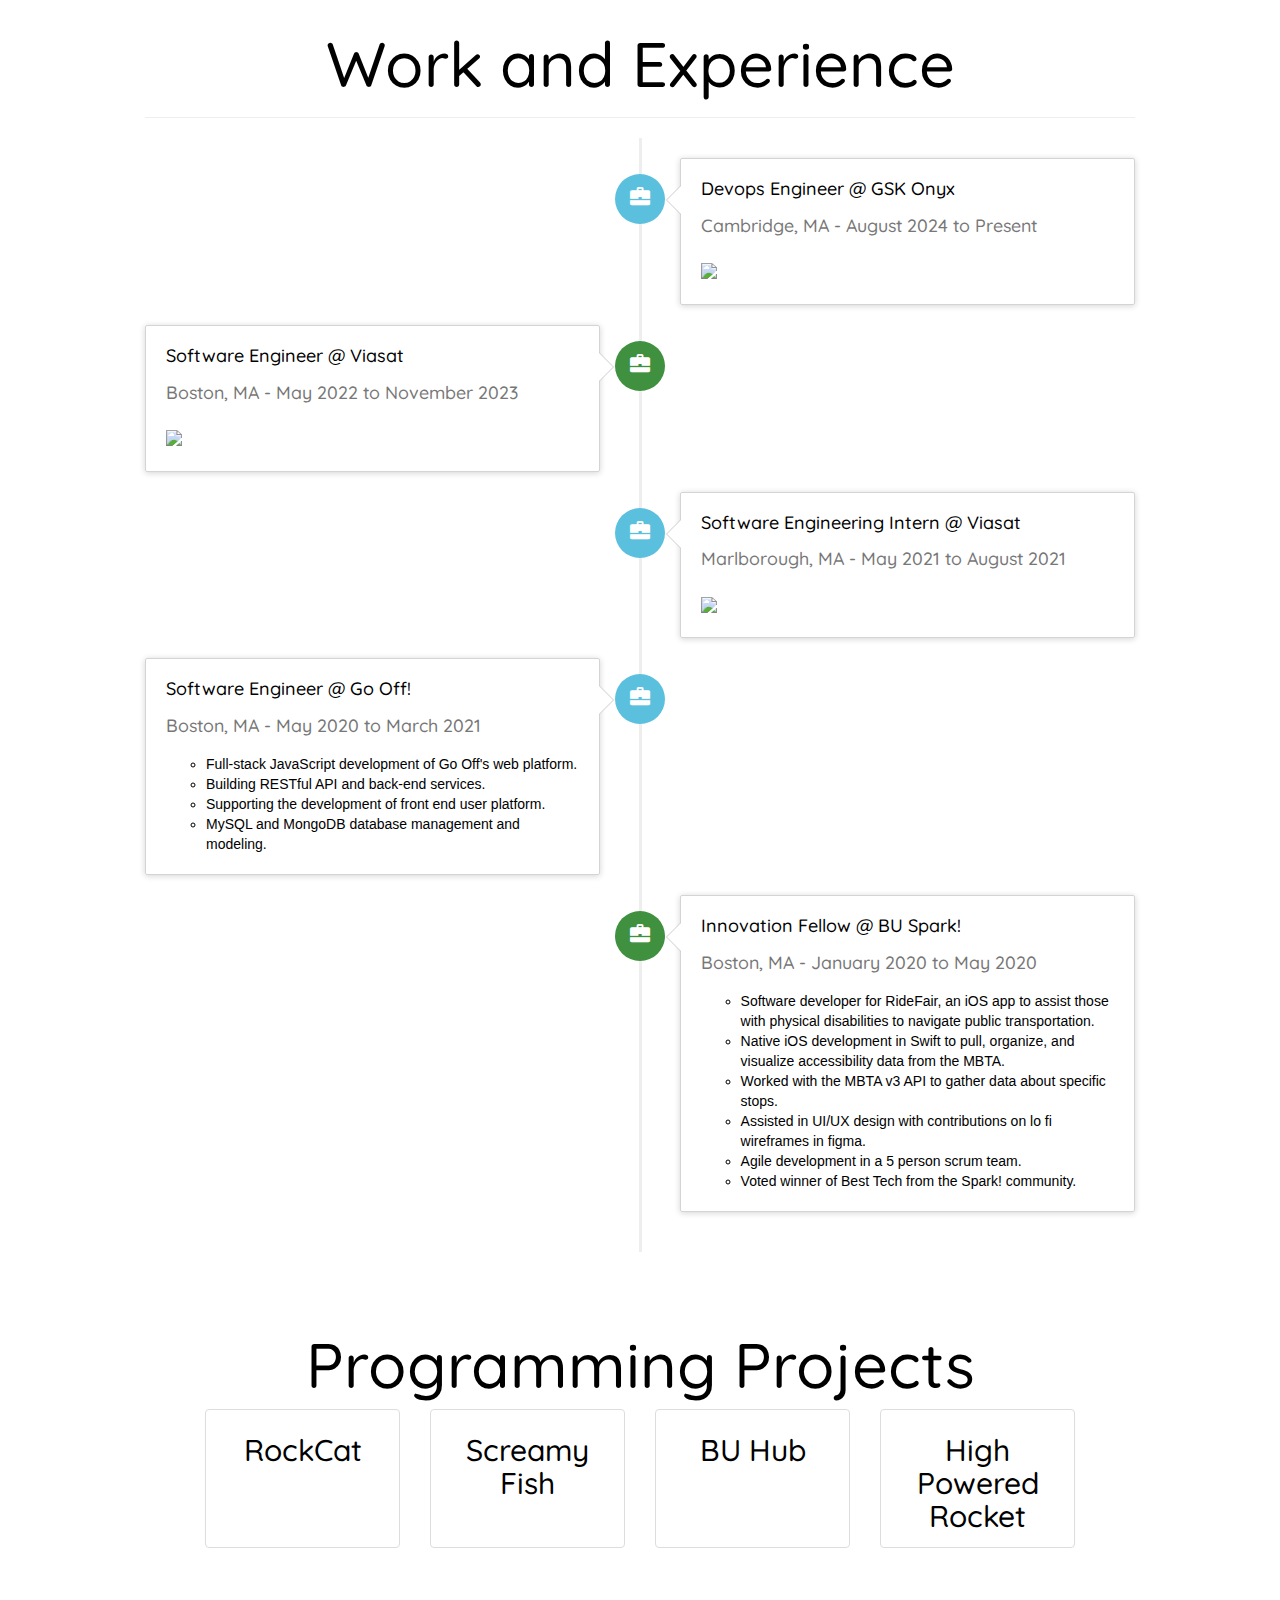
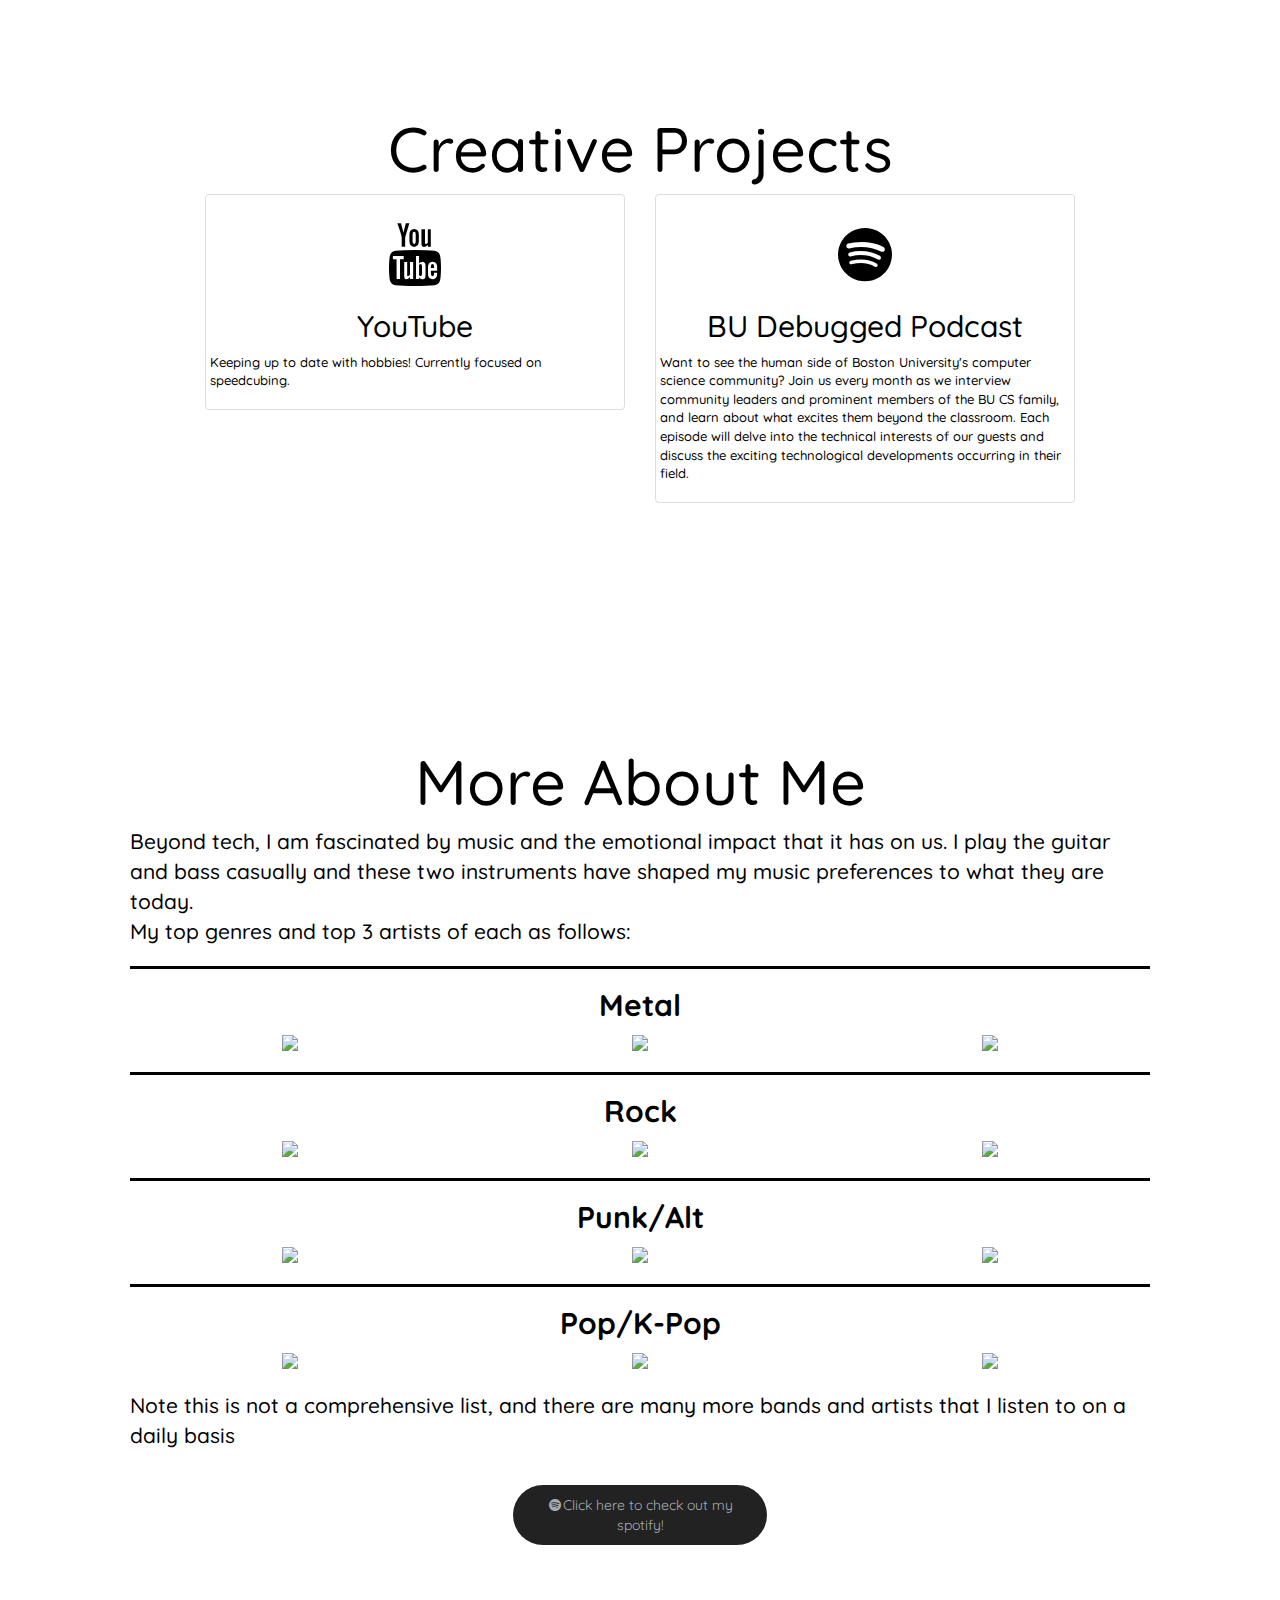
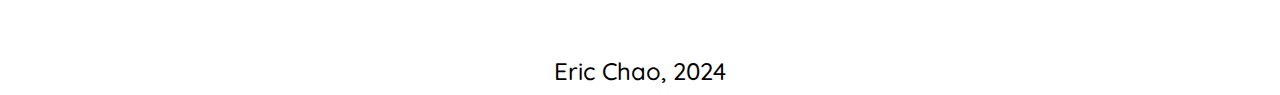
==== commit 6efc8dbb: "Summer 2024 update" ====
--- a/index.html
+++ b/index.html
@@ -103,8 +103,22 @@
 				  <h1 id="timeline">Work and Experience</h1>
 				</div>
 				<ul class="timeline">
+					<li class="timeline-inverted">
+						<div class="timeline-badge info"><i class="glyphicon glyphicon-briefcase"></i></div>
+						<div class="timeline-panel">
+							<div class="timeline-heading">
+								<h4 class="timeline-title">Devops Engineer @ GSK Onyx</h4>
+								<p><small class="text-muted">Cambridge, MA - August 2024 to Present</small></p>
+							</div>
+							<div class="timeline-body">
+								<p>
+									<img src="https://1000logos.net/wp-content/uploads/2023/03/GSK-logo.png" style="width:75%; height:auto;">
+								</p>
+							</div>
+						</div>
+					</li>
 					<li>
-						<div class="timeline-badge warning"><i class="glyphicon glyphicon-briefcase"></i></div>
+						<div class="timeline-badge success"><i class="glyphicon glyphicon-briefcase"></i></div>
 						<div class="timeline-panel">
 						  <div class="timeline-heading">
 							<h4 class="timeline-title">Software Engineer @ Viasat</h4>
@@ -112,7 +126,7 @@
 						  </div>
 						  <div class="timeline-body">
 							<p>
-								<img src="https://upload.wikimedia.org/wikipedia/commons/thumb/7/7f/Viasat.svg/1200px-Viasat.svg.png" style="width:75%; height:auto">
+								<img src="https://upload.wikimedia.org/wikipedia/commons/thumb/7/7f/Viasat.svg/1200px-Viasat.svg.png" style="width:75%; height:auto;">
 							</p>
 						  </div>
 						</div>
@@ -125,7 +139,7 @@
 							<p><small class="text-muted">Marlborough, MA - May 2021 to August 2021</small></p>
 						  </div>
 						  <div class="timeline-body">
-							<p><img src="https://upload.wikimedia.org/wikipedia/commons/thumb/7/7f/Viasat.svg/1200px-Viasat.svg.png" style="width:75%; height:auto"></p>
+							<p><img src="https://upload.wikimedia.org/wikipedia/commons/thumb/7/7f/Viasat.svg/1200px-Viasat.svg.png" style="width:75%; height:auto;"></p>
 						  </div>
 						</div>
 					  </li>
@@ -168,60 +182,6 @@
 							</p>
 						  </div>
 						</div>
-					  </li>
-					  <li>
-						<div class="timeline-badge success"><i class="glyphicon glyphicon-briefcase"></i></div>
-						<div class="timeline-panel">
-						  <div class="timeline-heading">
-							<h4 class="timeline-title">Software Developer @ Suffolk County District Attorney's Office</h4>
-							<p><small class="text-muted">Boston, MA - September 2019 to December 2019</small></p>
-						  </div>
-						  <div class="timeline-body">
-							<p>
-								<ul>
-									<li>Built iOS app for automatic document scanning using OCR technology.</li>
-									<li>Developed back-end API and image processing using tesseract for OCR, and flask for API routing.</li>
-									<li>Native iOS front-end development in swift.</li>
-									<li>MongoDB database management.</li>
-								</ul>
-							</p>
-						  </div>
-						</div>
-					  </li>
-					  <li class="timeline-inverted">
-						<div class="timeline-badge success"><i class="glyphicon glyphicon-briefcase"></i></div>
-						<div class="timeline-panel">
-						  <div class="timeline-heading">
-							<h4 class="timeline-title">Programming Instructor @ CodeMakers</h4>
-							<p><small class="text-muted">Belmont, MA - June 2019 to December 2019</small></p>
-						  </div>
-						  <div class="timeline-body">
-							<p>
-								<ul>
-									<li> Taught Python and Object-Oriented Programming fundamentals to High School Students </li>
-									<li> Organized activities like workshops and small hacking sessions to complement the material being taught </li>
-									<li> Created a web development curriculum for intermediate students, which covers the fundamentals of HTML, CSS, JavaScript, and Flask.</li>
-								</ul>
-							</p>
-						  </div>
-						</div>
-					  </li>
-					  <li>
-						<div class="timeline-badge success"><i class="glyphicon glyphicon-briefcase"></i></div>
-						<div class="timeline-panel">
-						  <div class="timeline-heading">
-							<h4 class="timeline-title">Teaching Assistant @ Lexington Chinese School</h4>
-							<p><small class="text-muted">Belmont, MA - 2014 to 2018</small></p>
-						  </div>
-						  <div class="timeline-body">
-							<p>
-								<ul>
-									<li> Created educational activities for students learning elementary level Mandarin Chinese and phonetics using the Zhuyin phonetic system </li>
-									<li> Communicated students' progress with parents </li>
-								</ul>
-							</p>
-						  </div>
-						</div>
 					  </li>			  
 				</ul>
 			  </div>
@@ -313,7 +273,7 @@
 							<img src="https://upload.wikimedia.org/wikipedia/commons/b/b7/Metallica_logo.png" class="music">
 						</div>
 						<div class="col-sm-4">
-							<img src="https://megadeth.com/wp-content/themes/megadeth/assets/images/md-logo.png" class="music">
+							<img src="https://logos-world.net/wp-content/uploads/2023/05/Iron-Maiden-Logo.png" class="music">
 						</div>
 						<div class="col-sm-4">
 							<img src="https://upload.wikimedia.org/wikipedia/commons/5/58/Rage_Against_the_Machine_%28Logo%29.png" class="music">
@@ -329,59 +289,33 @@
 							<img src="https://vignette.wikia.nocookie.net/lotl-music/images/c/cc/Hendrix-jimi-the-experience-52b0fe0eb8fb8.png/revision/latest?cb=20180605005852" class="music">
 						</div>
 						<div class="col-sm-4">
-							<img src="https://cdn.shopify.com/s/files/1/0271/6018/2883/files/Metal_Logo_2350x.png?v=1569429866" class="music">
+							<img src="https://polyphia.com/cdn/shop/files/POL-BLACK-LOGO.png?v=1706304406" class="music">
 						</div>
 					</div>
 					<hr class="m">
 					<h2 class="mheader">Punk/Alt</h2>
 					<div class="row">
 						<div class="col-sm-4">
-							<img src="https://i.ya-webdesign.com/images/dance-gavin-dance-png-1.png" class="music">
-						</div>
-						<div class="col-sm-4">
-							<img src="https://i.ya-webdesign.com/images/green-day-png-3.png" class="music">
-						</div>
-						<div class="col-sm-4">
-							<img src="https://images.squarespace-cdn.com/content/v1/5bef1a5f12b13f41272eb586/1547081622080-1BLC4ZG8S0RWJP1MJ5H2/ke17ZwdGBToddI8pDm48kNVY6X0Fbx-3RTyg8FU0StRZw-zPPgdn4jUwVcJE1ZvWEtT5uBSRWt4vQZAgTJucoTqqXjS3CfNDSuuf31e0tVG0owiVdsl3YDkaDGOgDylxUFwmyezYUOxU6mryWZtY8pu3E9Ef3XsXP1C_826c-iU/foo+fighters.png" class="music">
+							<img src="https://1000logos.net/wp-content/uploads/2020/03/Paramore-Logo.png" class="music">
+						</div>
+						<div class="col-sm-4">
+							<img src="https://1000logos.net/wp-content/uploads/2021/12/Green-Day-Logo-1989.png" class="music">
+						</div>
+						<div class="col-sm-4">
+							<img src="https://encrypted-tbn0.gstatic.com/images?q=tbn:ANd9GcT9W17JC0RIB5kYS4LejUTsP0ivNs9wpBW--A&s" class="music">
 						</div>
 					</div>
 					<hr class="m">
-					<h2 class="mheader">Blues</h2>
-					<div class="row">
-						<div class="col-sm-4">
-							<img src="https://upload.wikimedia.org/wikipedia/commons/thumb/3/3d/Stevie_Ray_Vaughan_signature.svg/1600px-Stevie_Ray_Vaughan_signature.svg.png" class="music">
-						</div>
-						<div class="col-sm-4">
-							<img src="https://i.pinimg.com/originals/40/ba/44/40ba4476df07591ce7d442de319f053a.png" class="music">
-						</div>
-						<div class="col-sm-4">
-							<p>Buddy Guy</p>
-						</div>
-					</div>
-					<hr class="m">
-					<h2 class="mheader">Jazz</h2>
-					<div class="row">
-						<div class="col-sm-4">
-							<p>Marcus Miller</p>
-						</div>
-						<div class="col-sm-4">
-							<p>Miles Davis</p>
-						</div>
-						<div class="col-sm-4">
-							<img src="https://weatherreportmusic.com/wp-content/uploads/2019/11/weather-logo.png" class="music">
-						</div>
-					</div>
-					<hr class="m">
-					<h2 class="mheader">Pop</h2>
-					<div class="row">
-						<div class="col-sm-4">
-							<img src="https://www.johnmayer.com/assets/img/logo.png" class="music">
+					<h2 class="mheader">Pop/K-Pop</h2>
+					<div class="row">
+						<div class="col-sm-4">
+							<img src="https://upload.wikimedia.org/wikipedia/commons/a/ae/Ive_logo_%28Black%29.svg" class="music">
 						</div>
 						<div class="col-sm-4">
 							<img src="https://vignette.wikia.nocookie.net/logopedia/images/2/2a/Carly_Rae_Jepsen_logo.png/revision/latest/scale-to-width-down/340?cb=20131130094024" class="music">
 						</div>
 						<div class="col-sm-4">
-							<p>IDK I don't really listen to that much more pop.</p>
+							<img src="https://logos-world.net/wp-content/uploads/2021/11/TWICE-Logo.png" class="music">
 						</div>
 					</div>
 				</div>
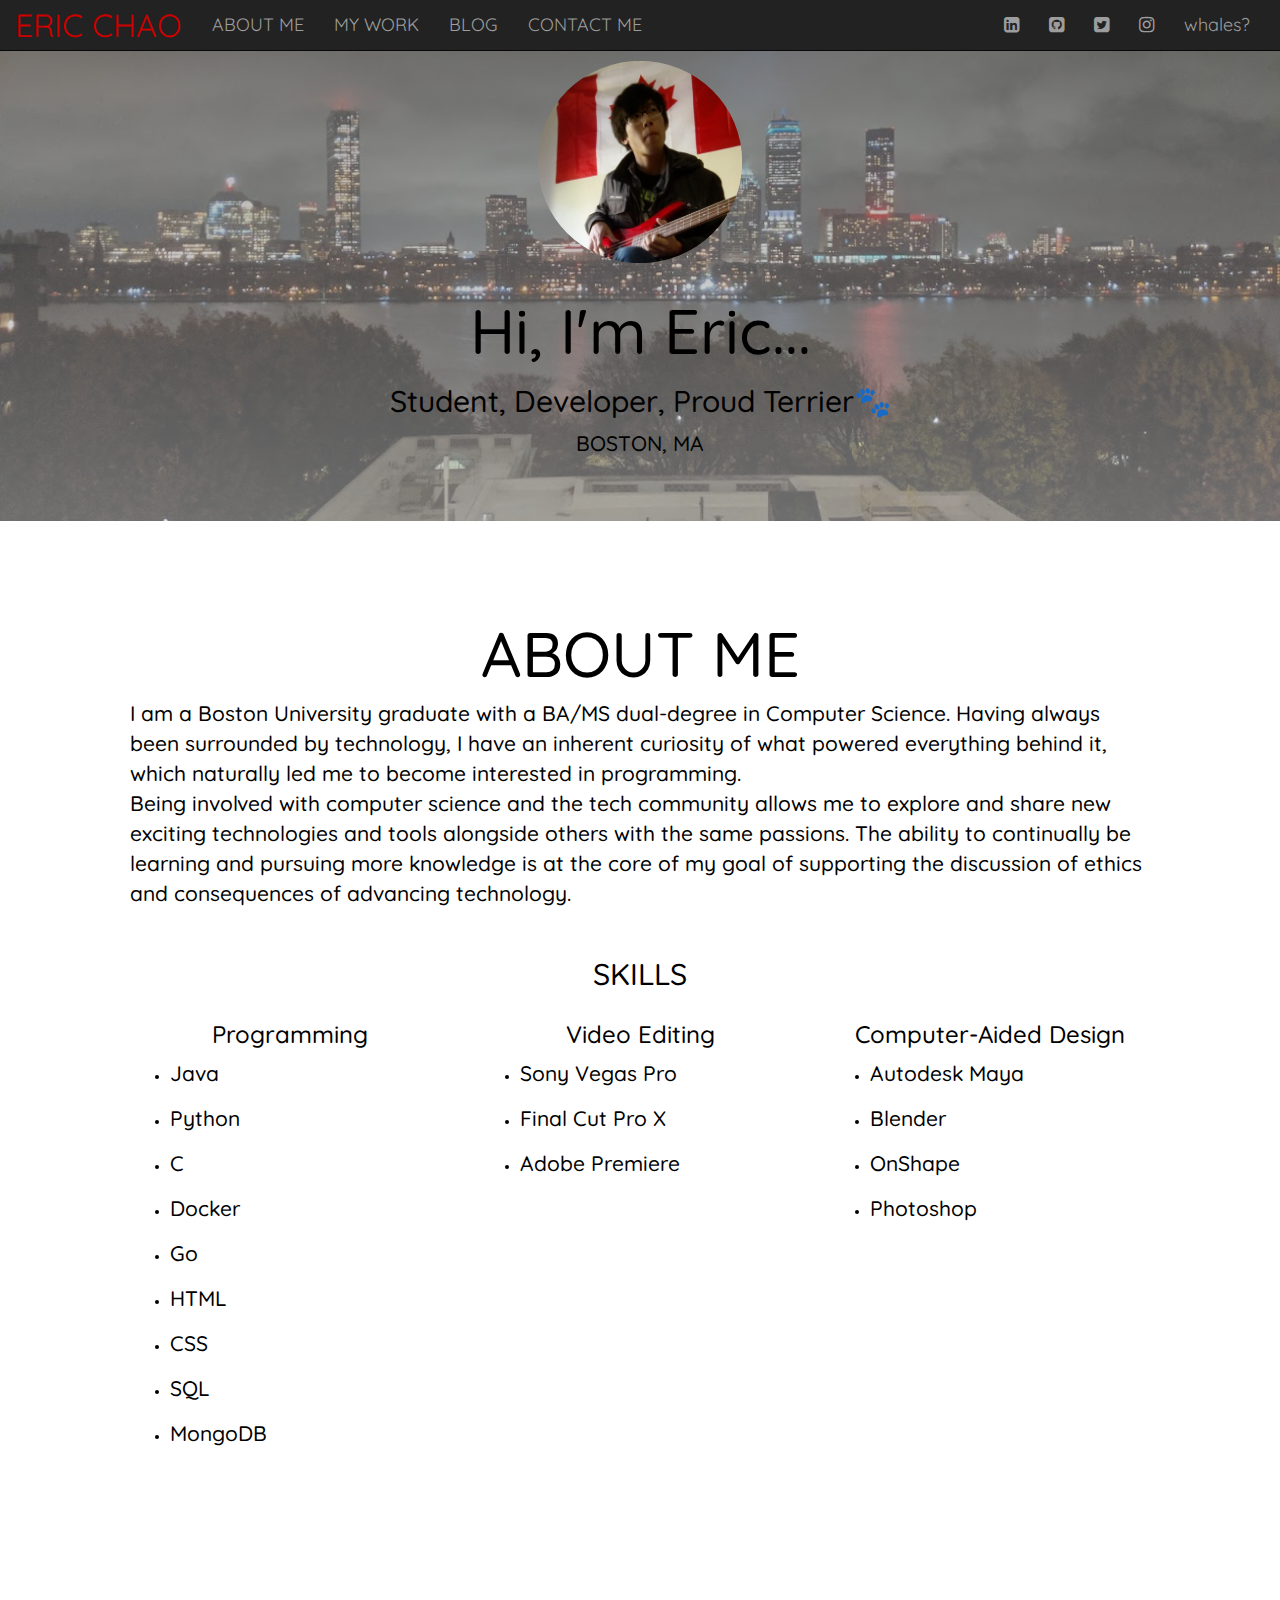
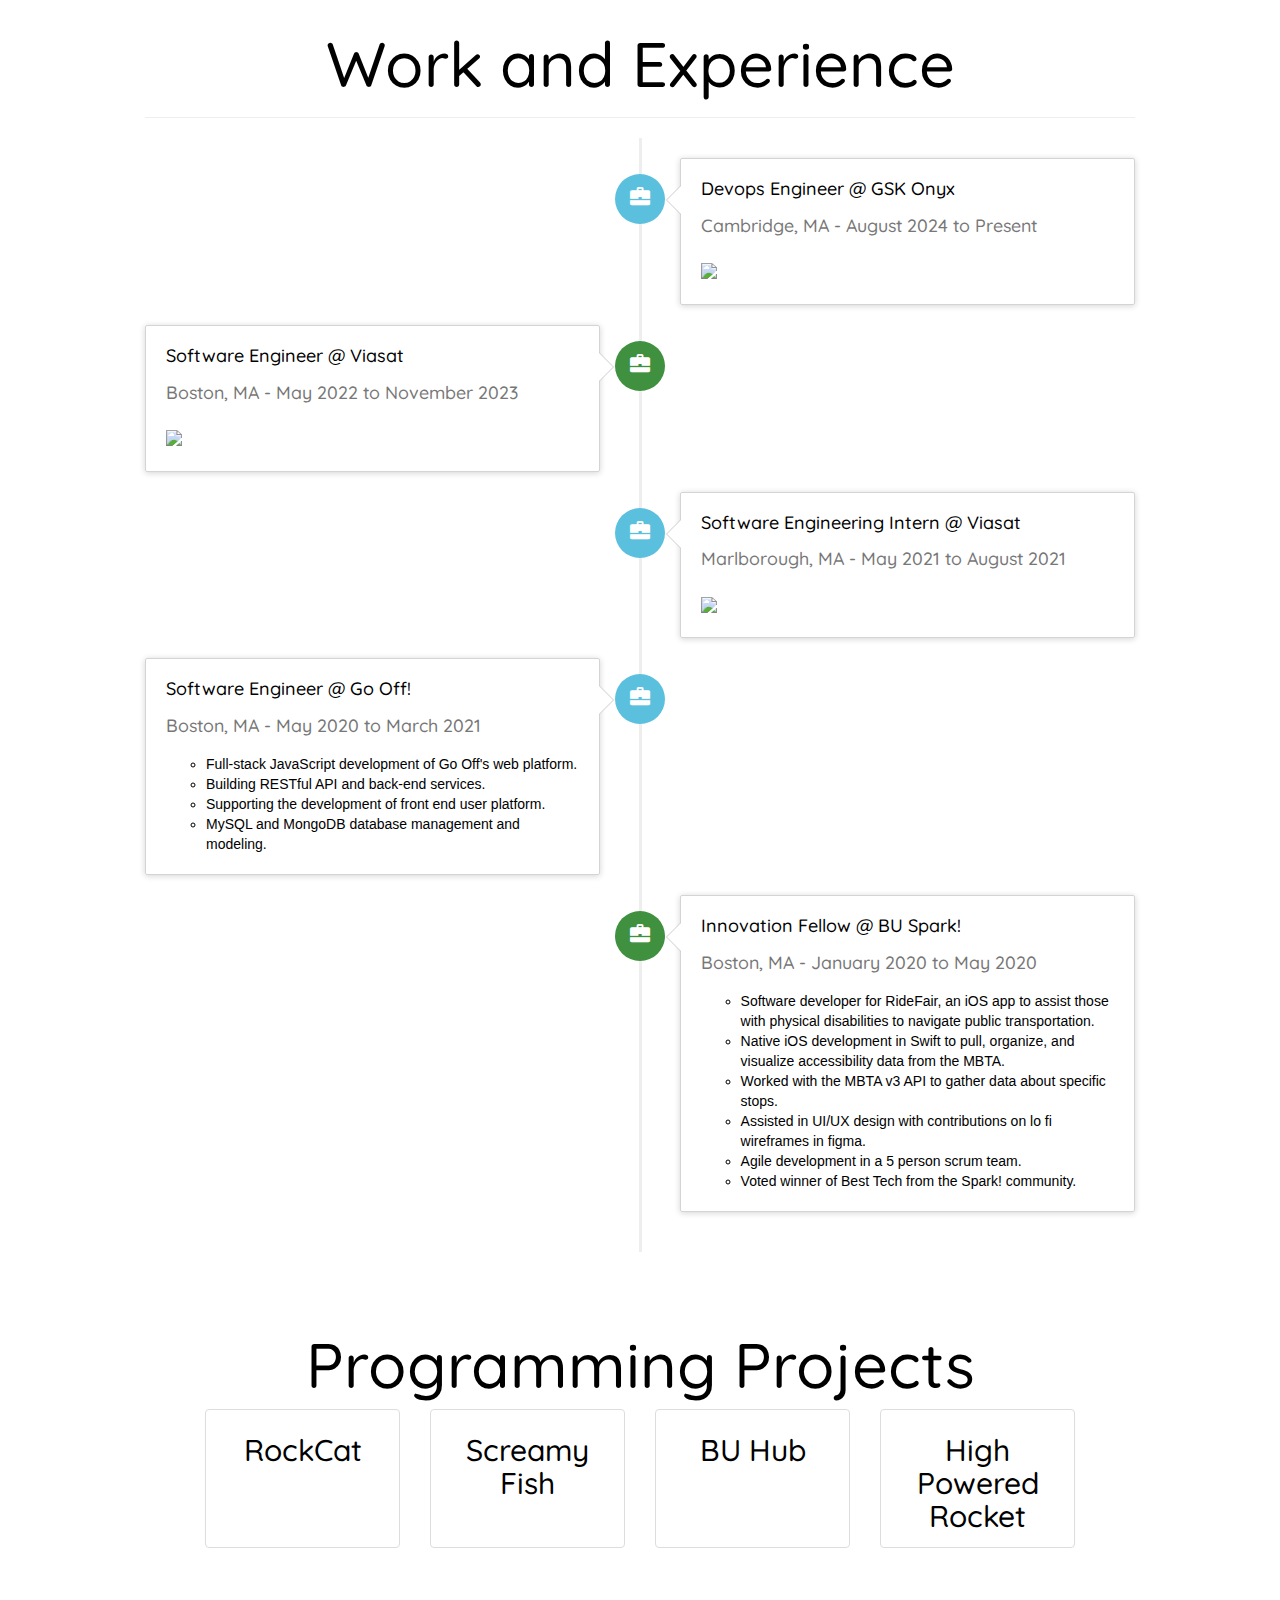
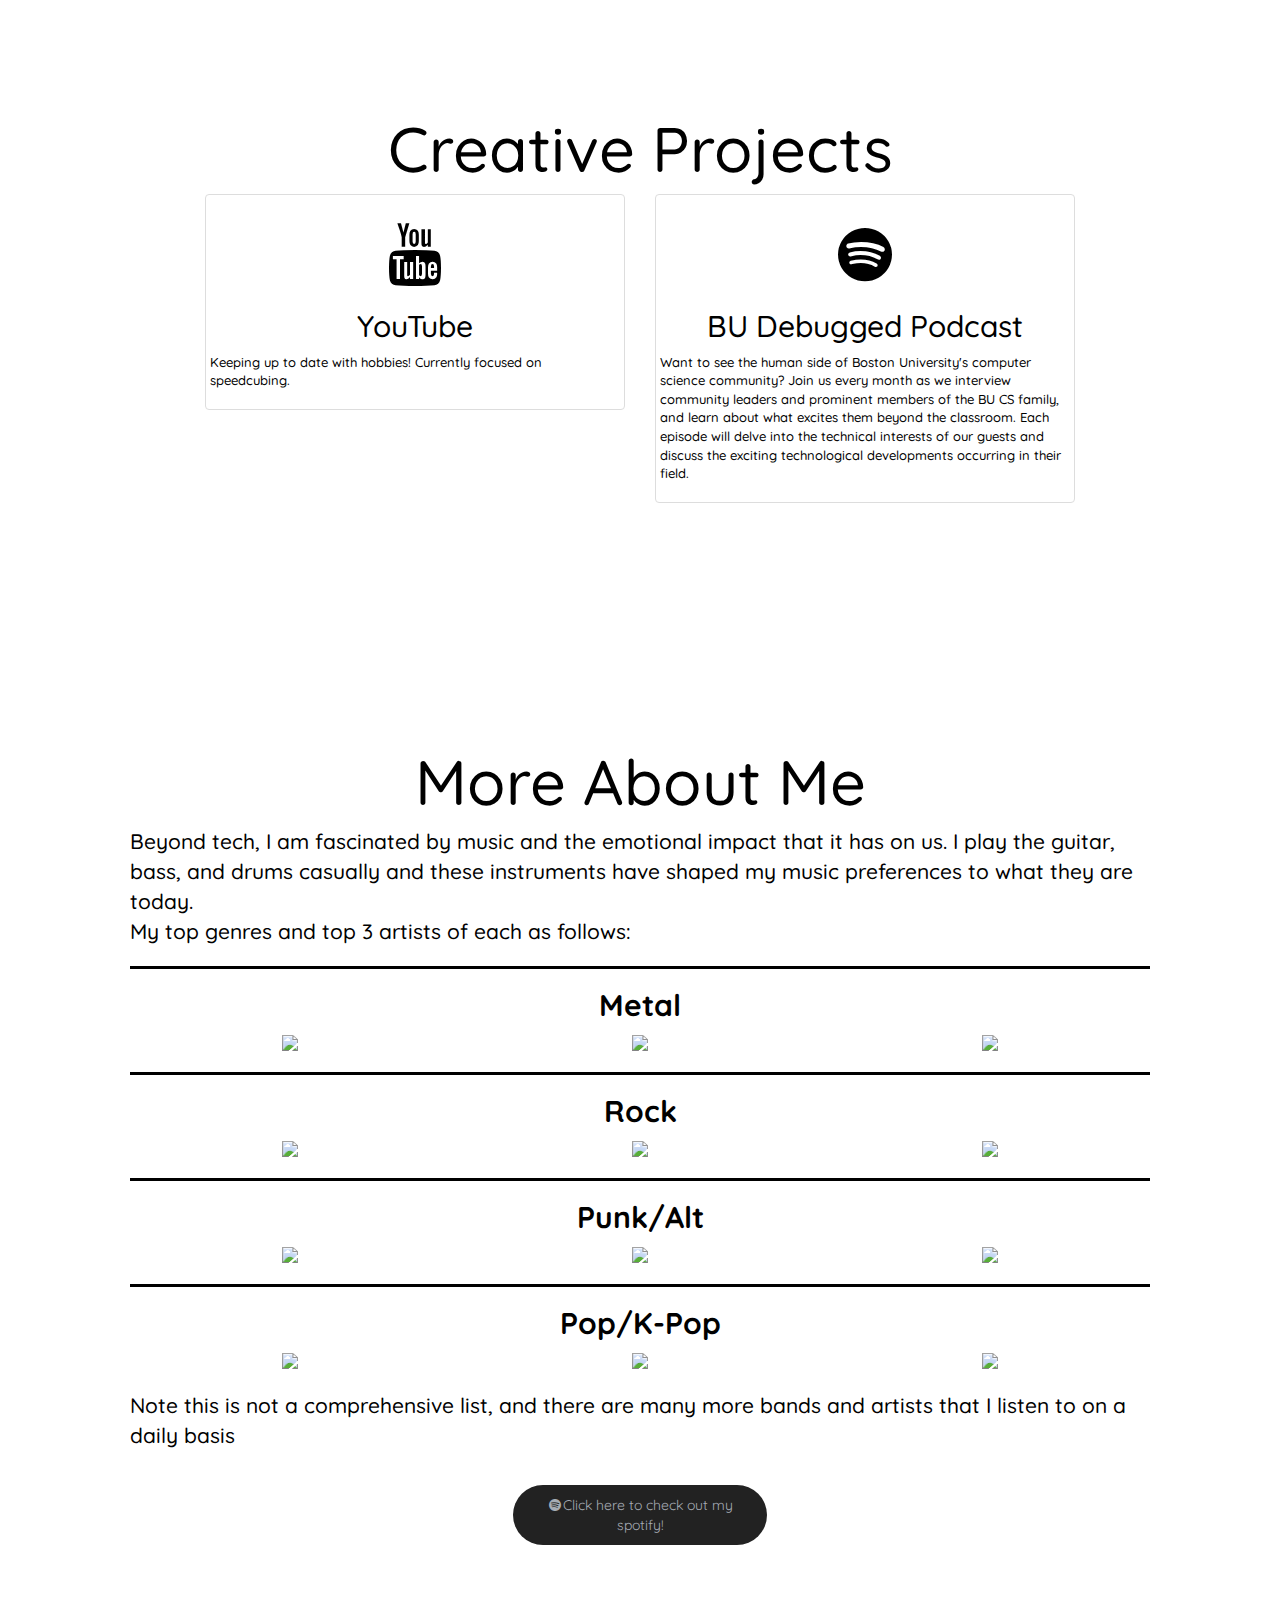
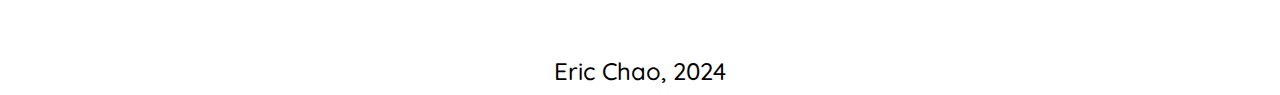
==== commit aed85409: "Drums" ====
--- a/index.html
+++ b/index.html
@@ -263,7 +263,7 @@
 		<div class="jumbotron">
 			<h1>More About Me</h1>
 			<p>
-				Beyond tech, I am fascinated by music and the emotional impact that it has on us. I play the guitar and bass casually and these two instruments have shaped my music preferences to what they are today.
+				Beyond tech, I am fascinated by music and the emotional impact that it has on us. I play the guitar, bass, and drums casually and these instruments have shaped my music preferences to what they are today.
 				<br> My top genres and top 3 artists of each as follows:
 				<div id="music">
 					<hr class="m">
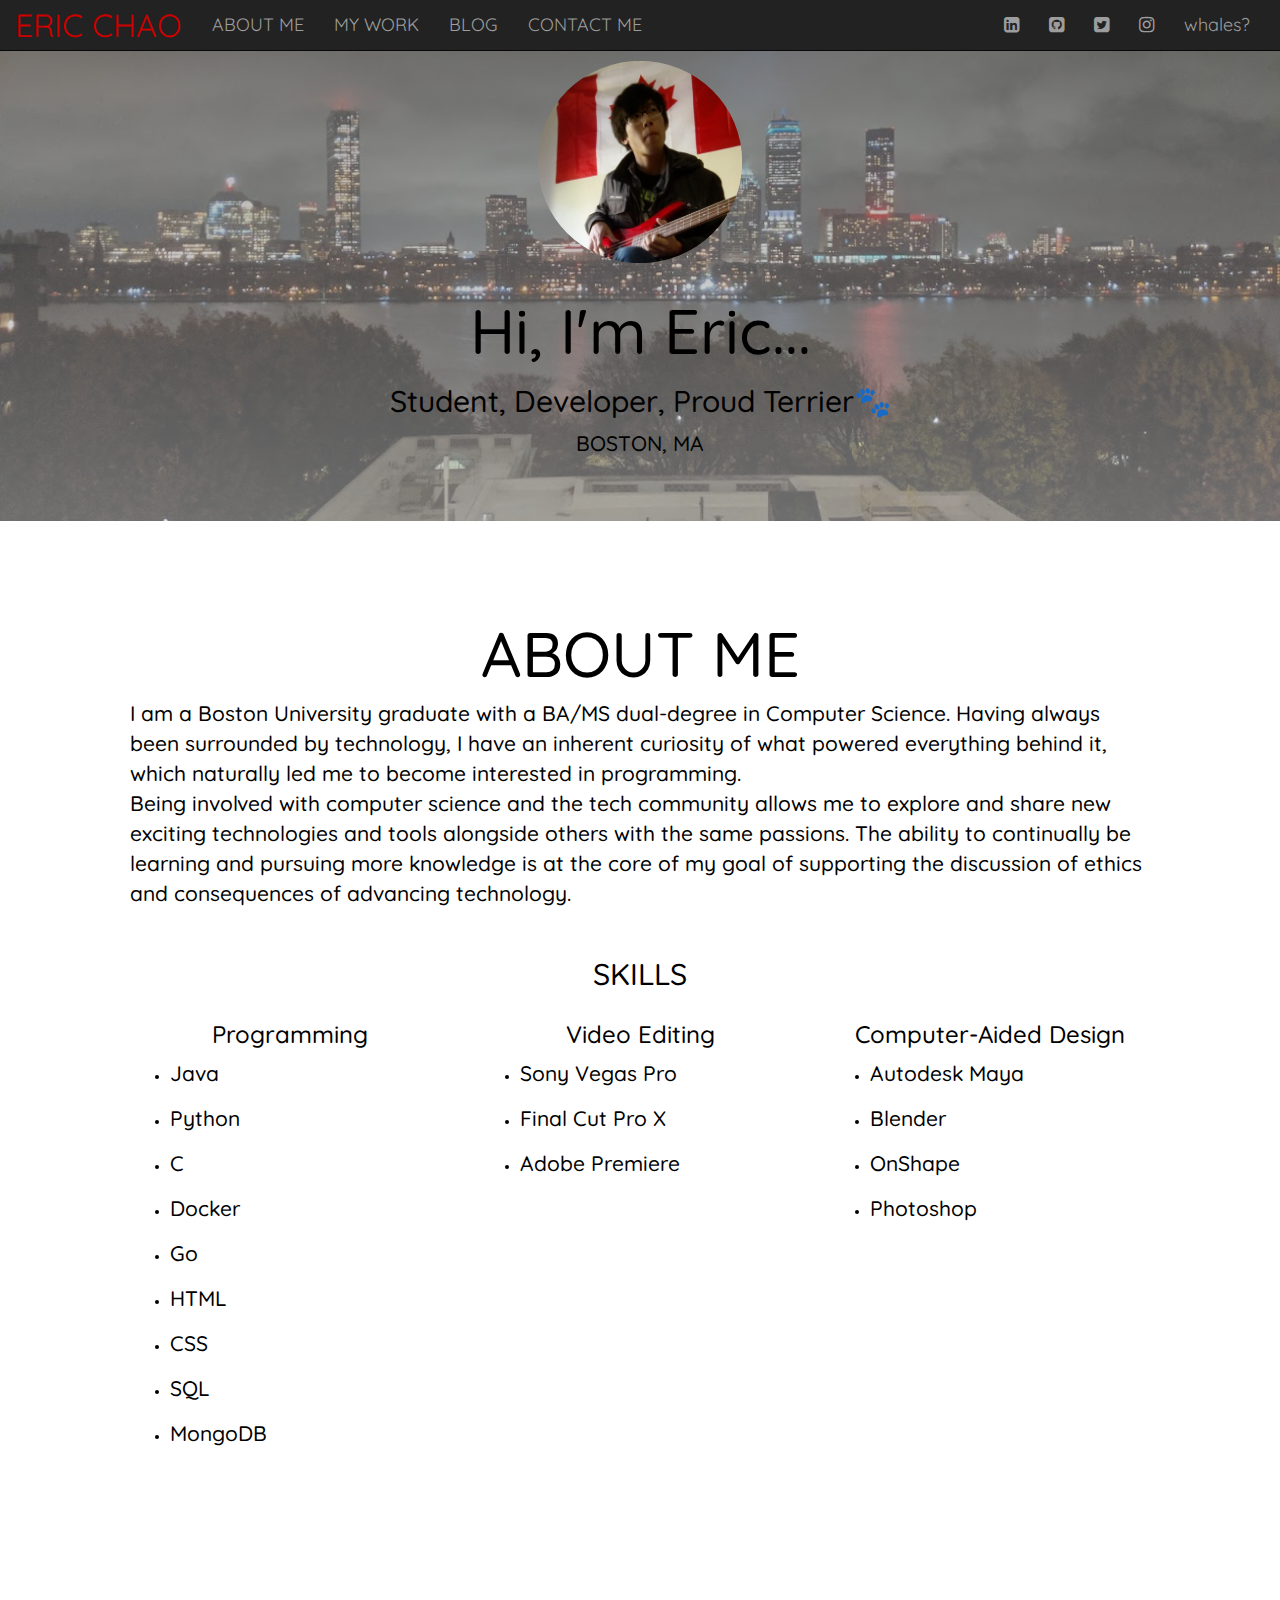
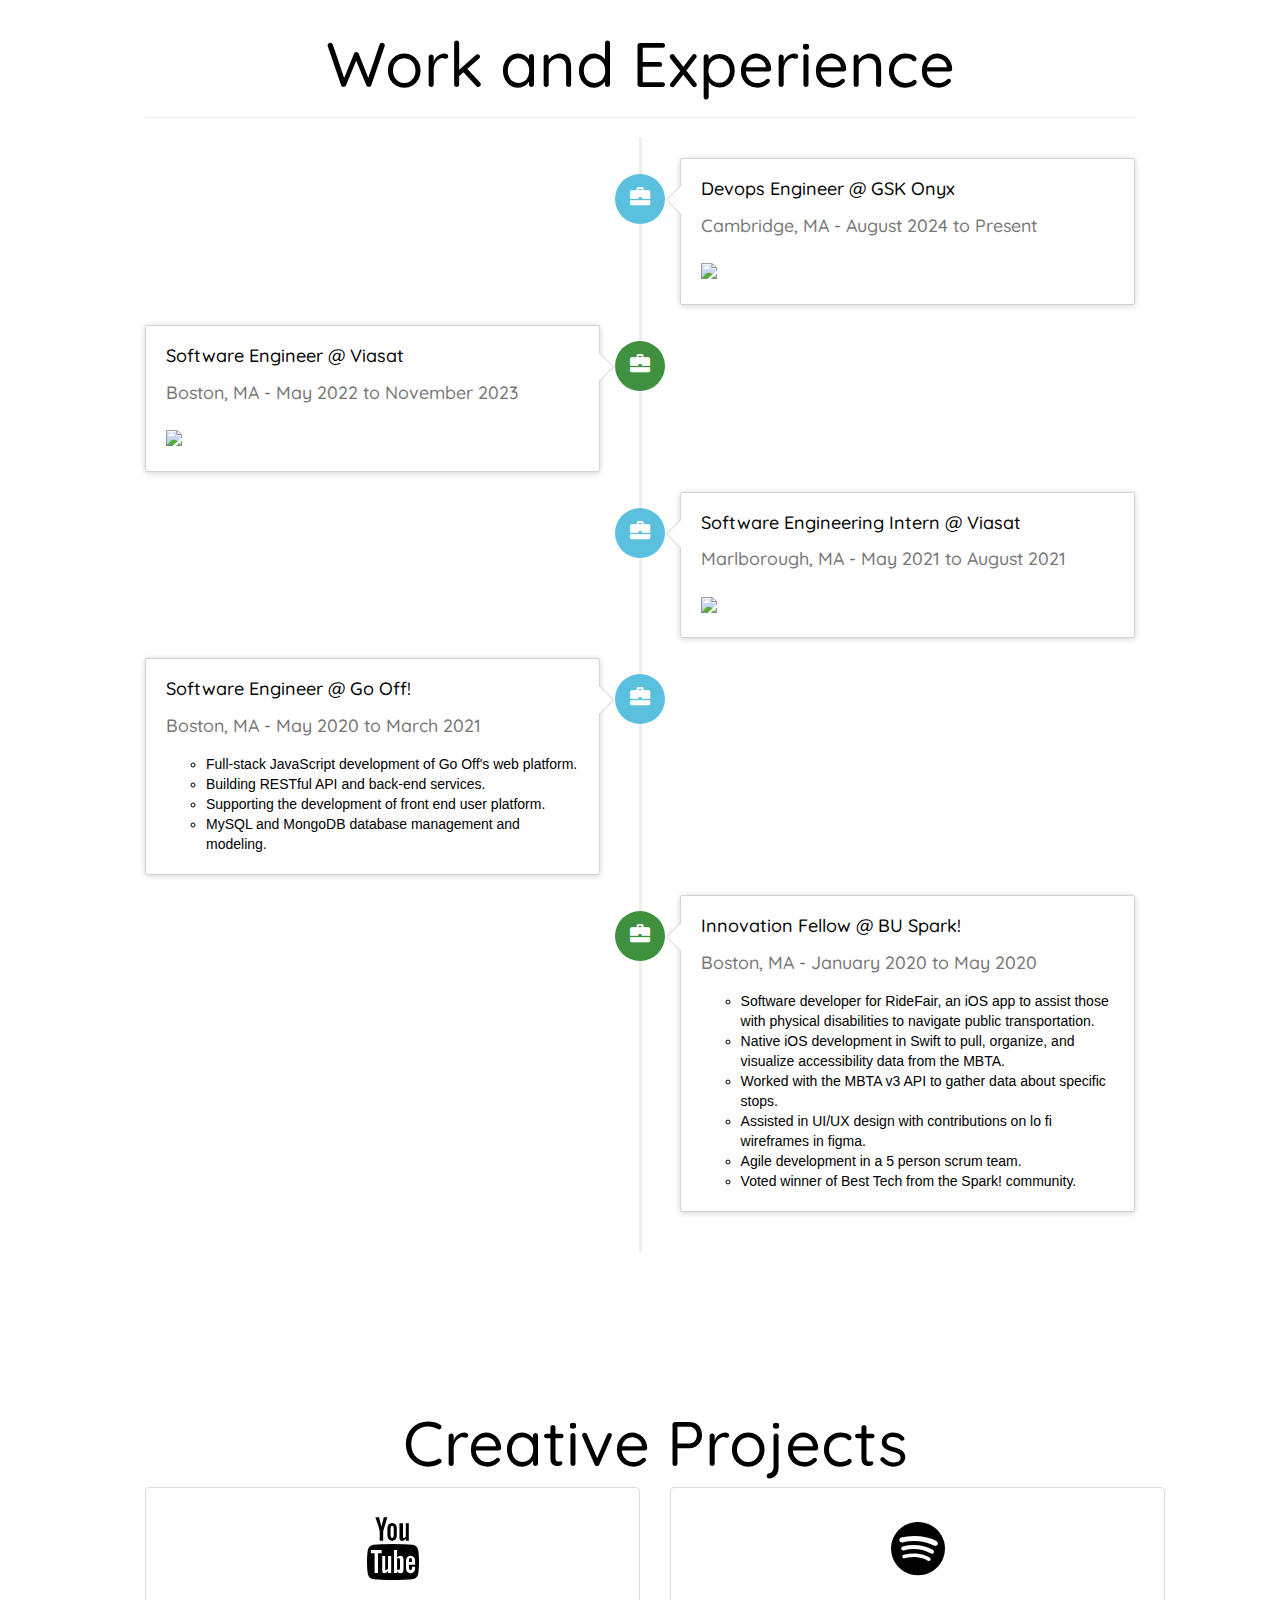
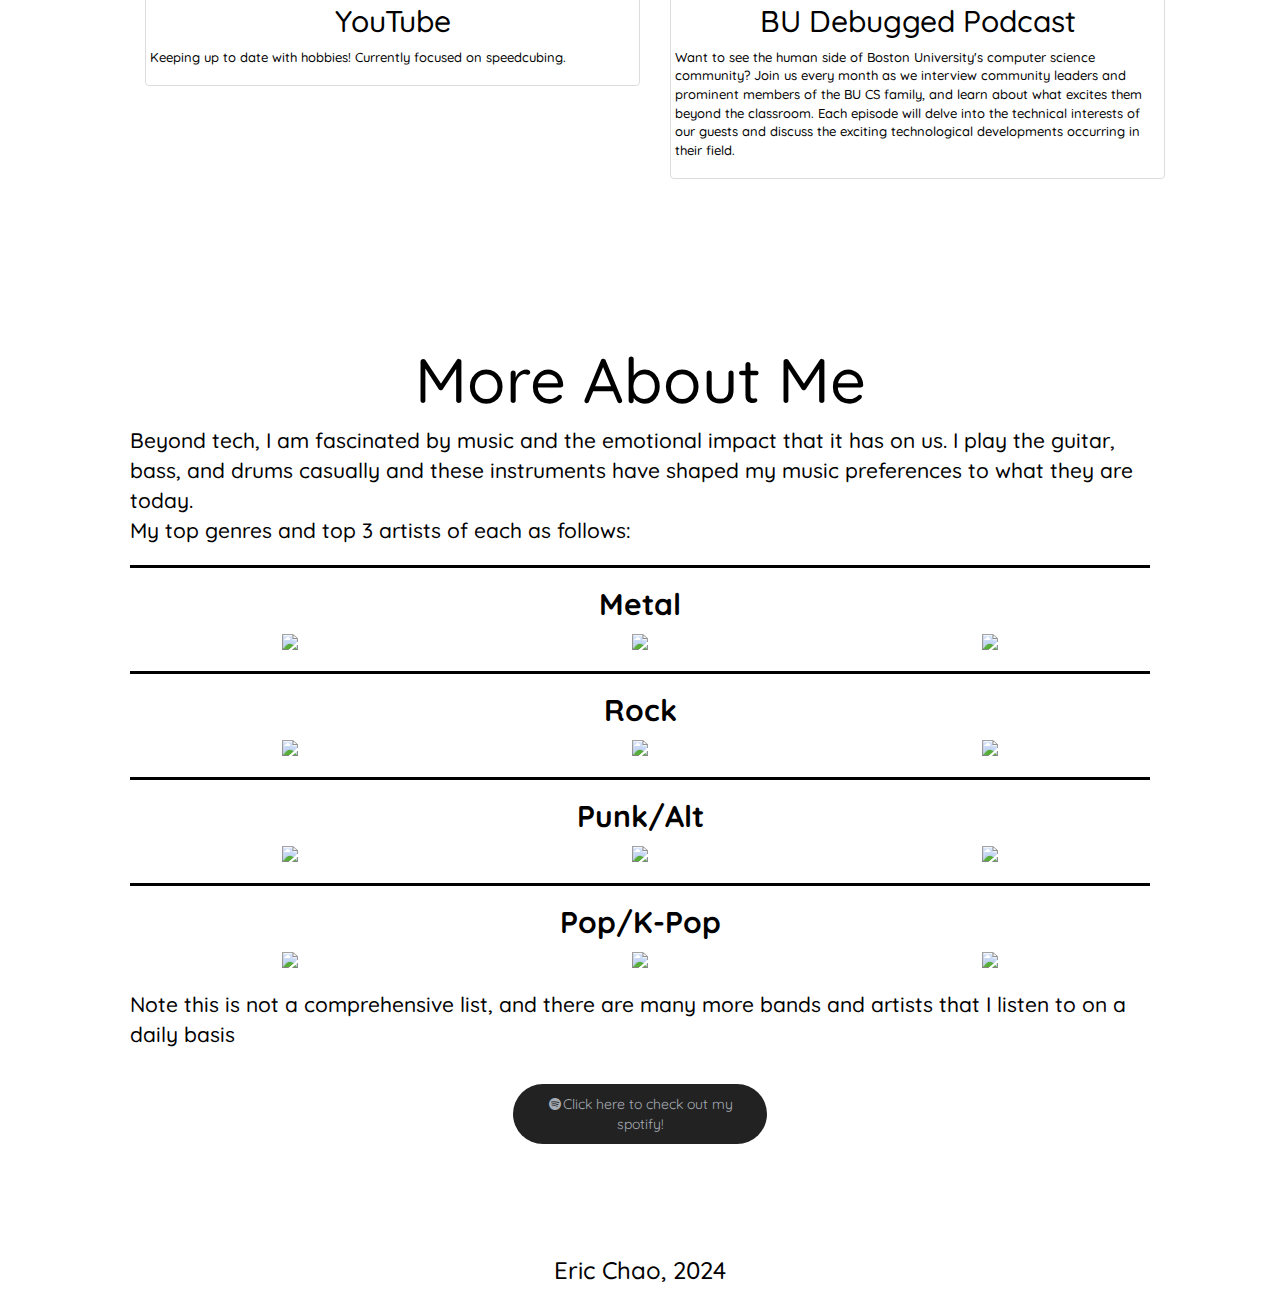
==== commit 069e2e18: "Remove old coding projects" ====
--- a/index.html
+++ b/index.html
@@ -185,40 +185,6 @@
 					  </li>			  
 				</ul>
 			  </div>
-			  <div class="container">
-				<div class="jumbotron">
-					<h1>Programming Projects</h1>
-					<div class="row">
-						<div class="col-md-3">
-							<div class="thumbnail">
-								<a href="https://github.com/ehchao88/RockCat">
-									<h2>RockCat<br><br><br></h2>
-								</a>
-							</div>
-						</div>
-						<div class="col-md-3">
-							<div class="thumbnail">
-								<a href="https://github.com/ehchao88/screamyfish">
-									<h2>Screamy Fish<br><br></h2>
-								</a>
-							</div>
-						</div>
-						<div class="col-md-3">
-							<div class="thumbnail">
-								<a href="https://github.com/moderatelyfunctional/BuHub">
-									<h2>BU Hub<br><br><br></h2>
-								</a>
-							</div>
-						</div>
-						<div class="col-md-3">
-							<div class="thumbnail">
-								<a href="https://github.com/ehchao88/BURPG-HPR-Team-2">
-									<h2>High Powered Rocket</h2>
-								</a>
-							</div>
-						</div>
-					</div>
-				</div>
 			</div>
 			<div class="container">
 				<div class="jumbotron">
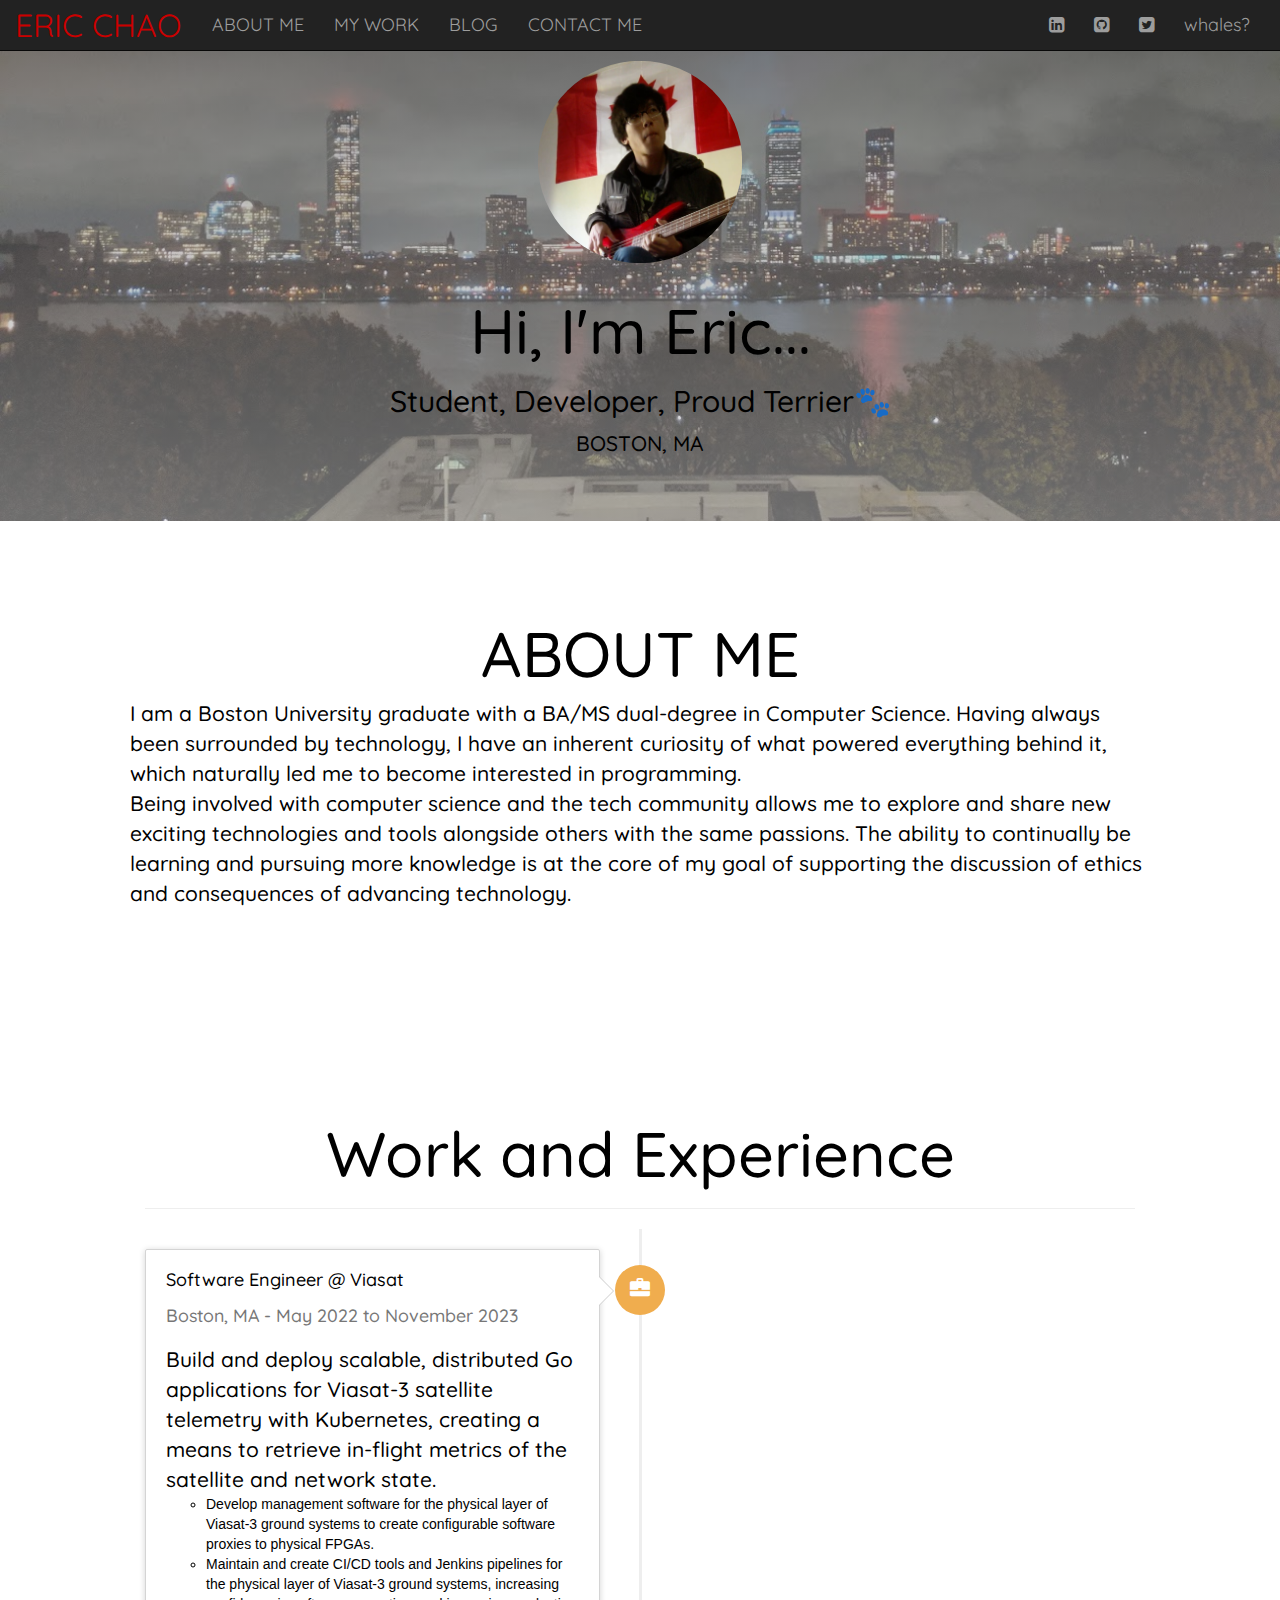
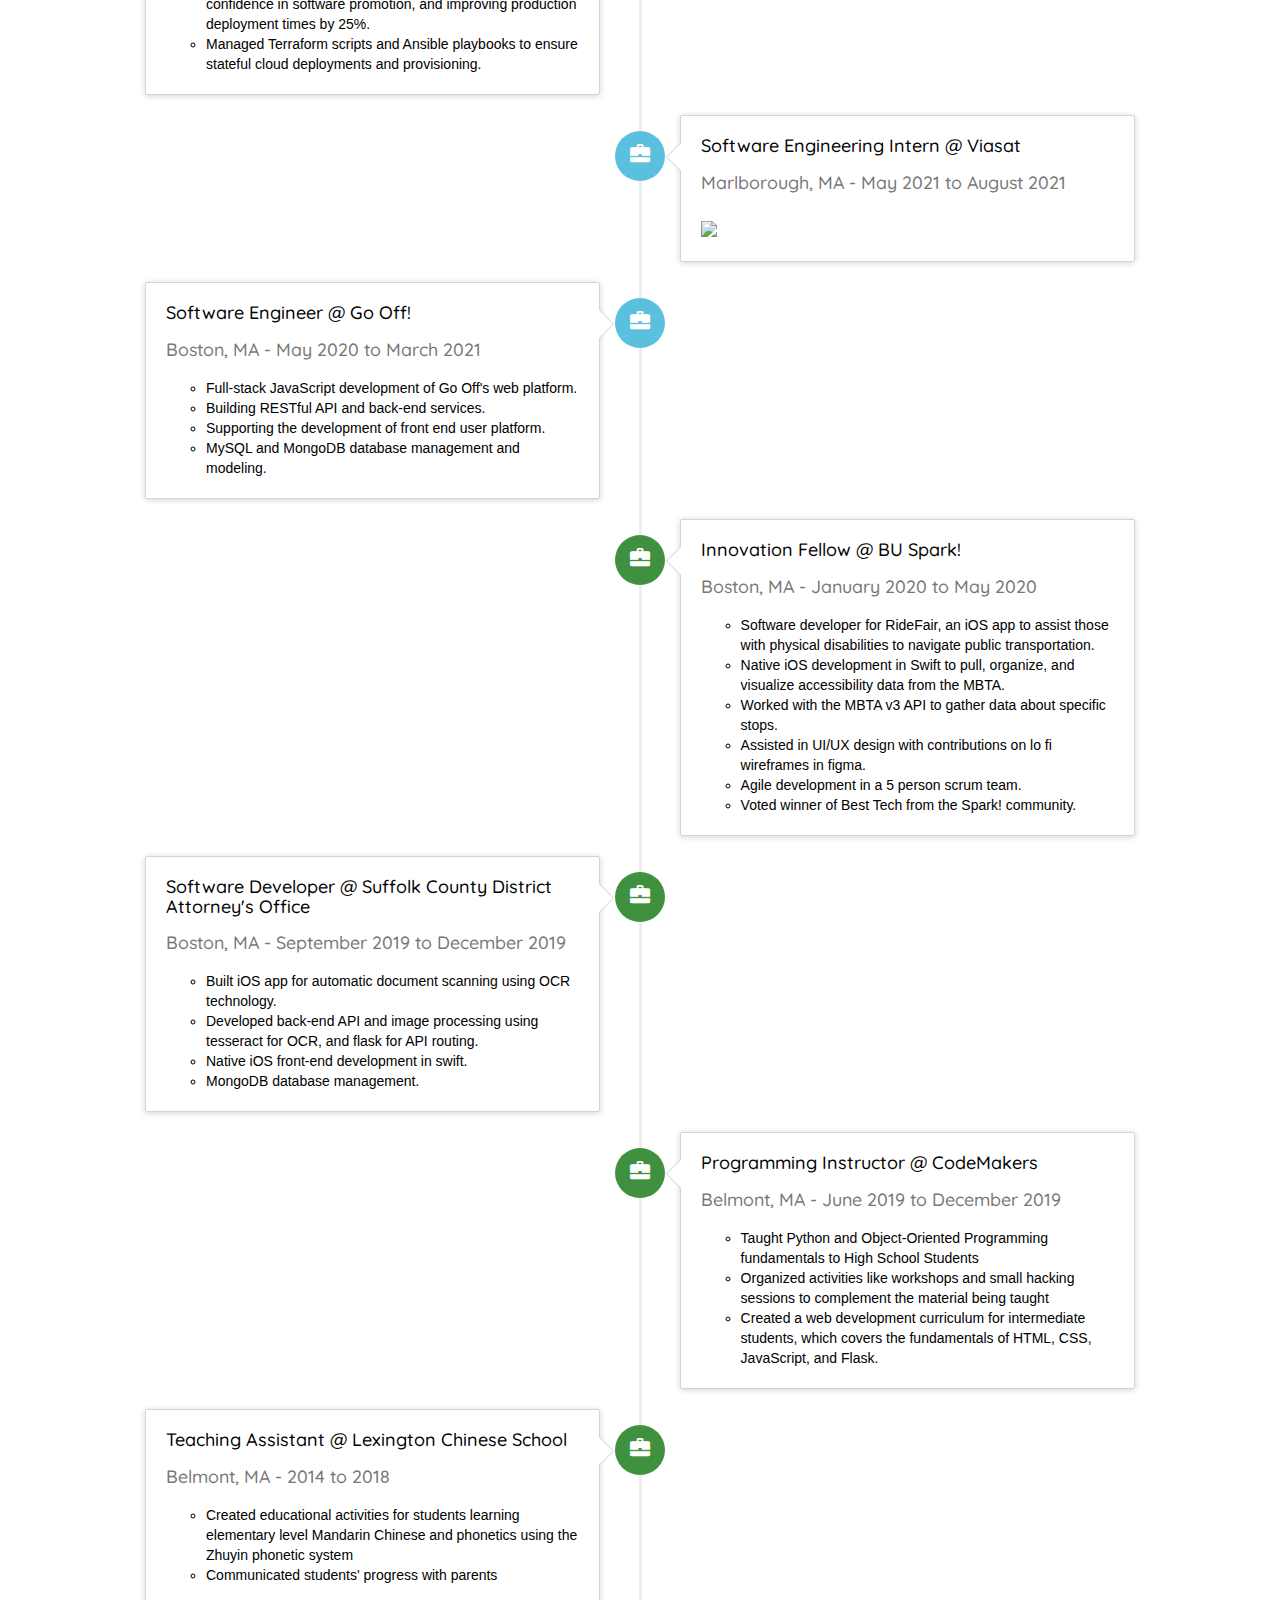
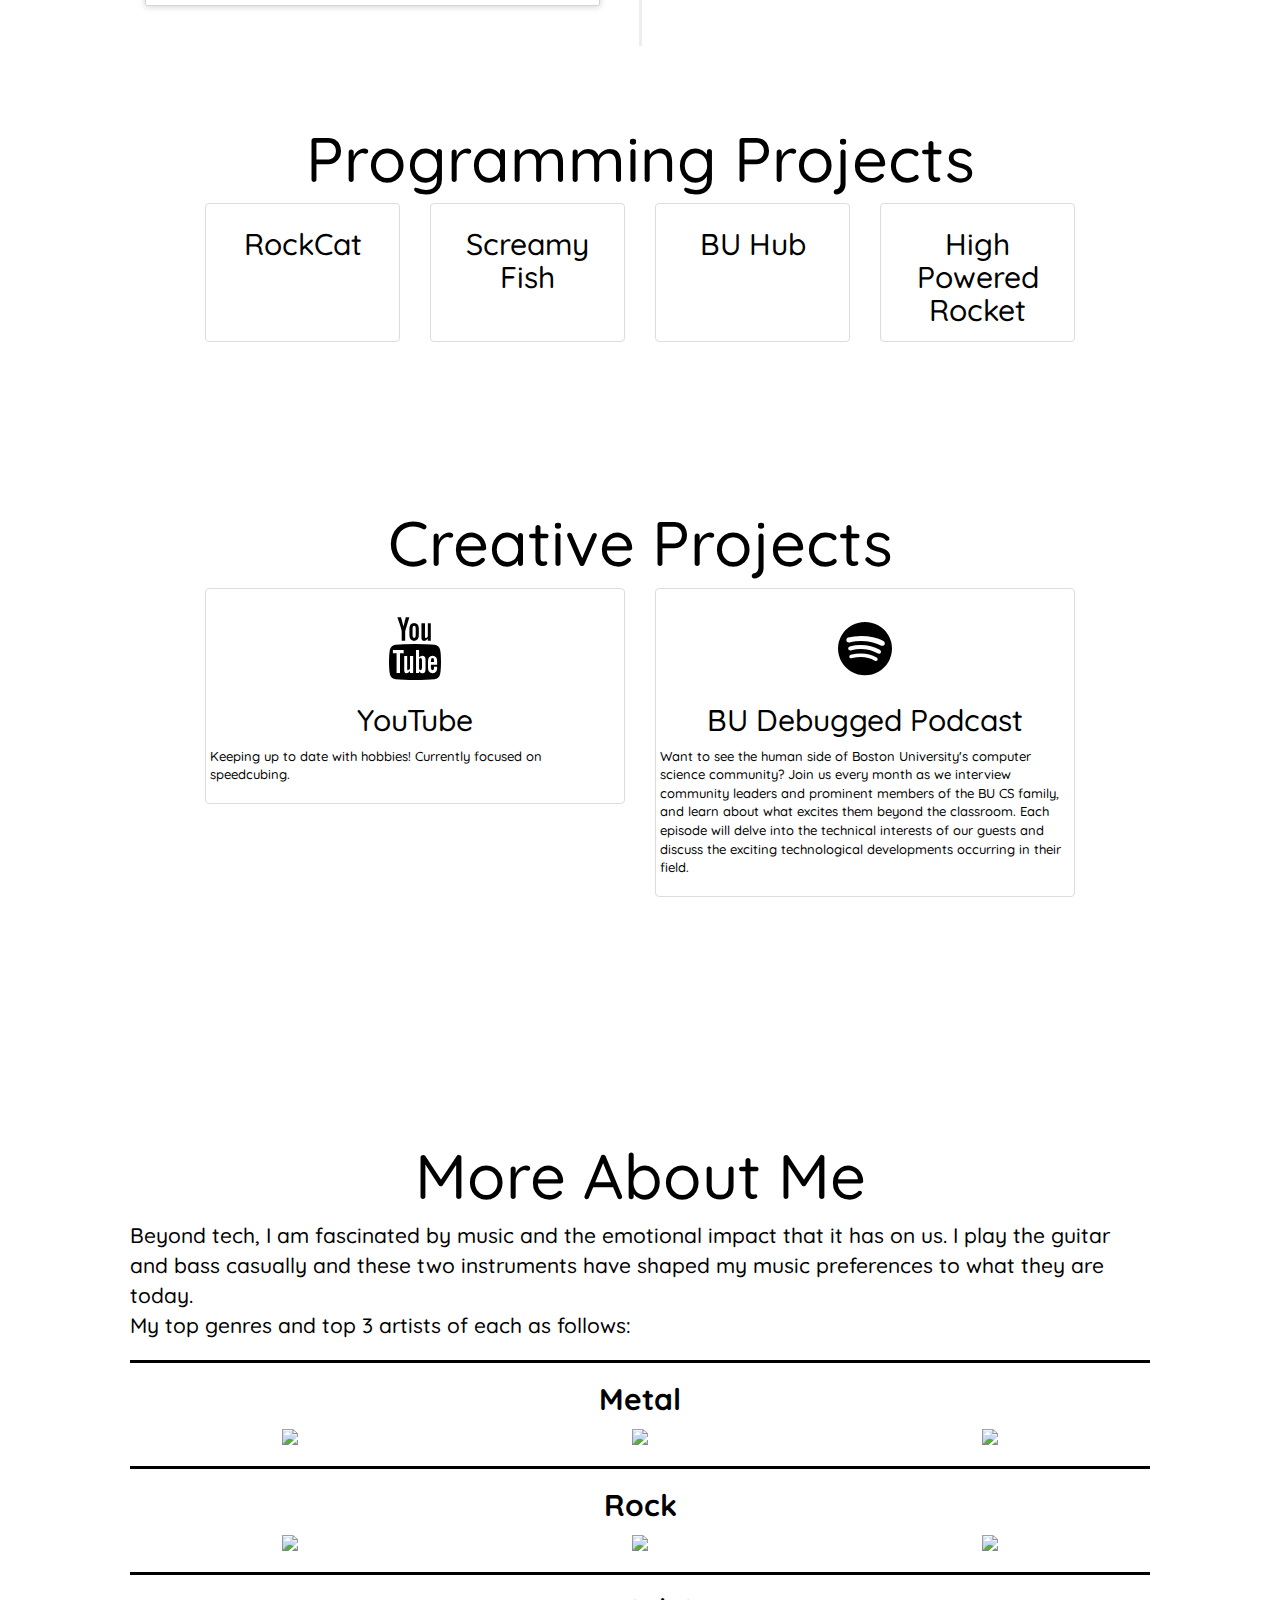
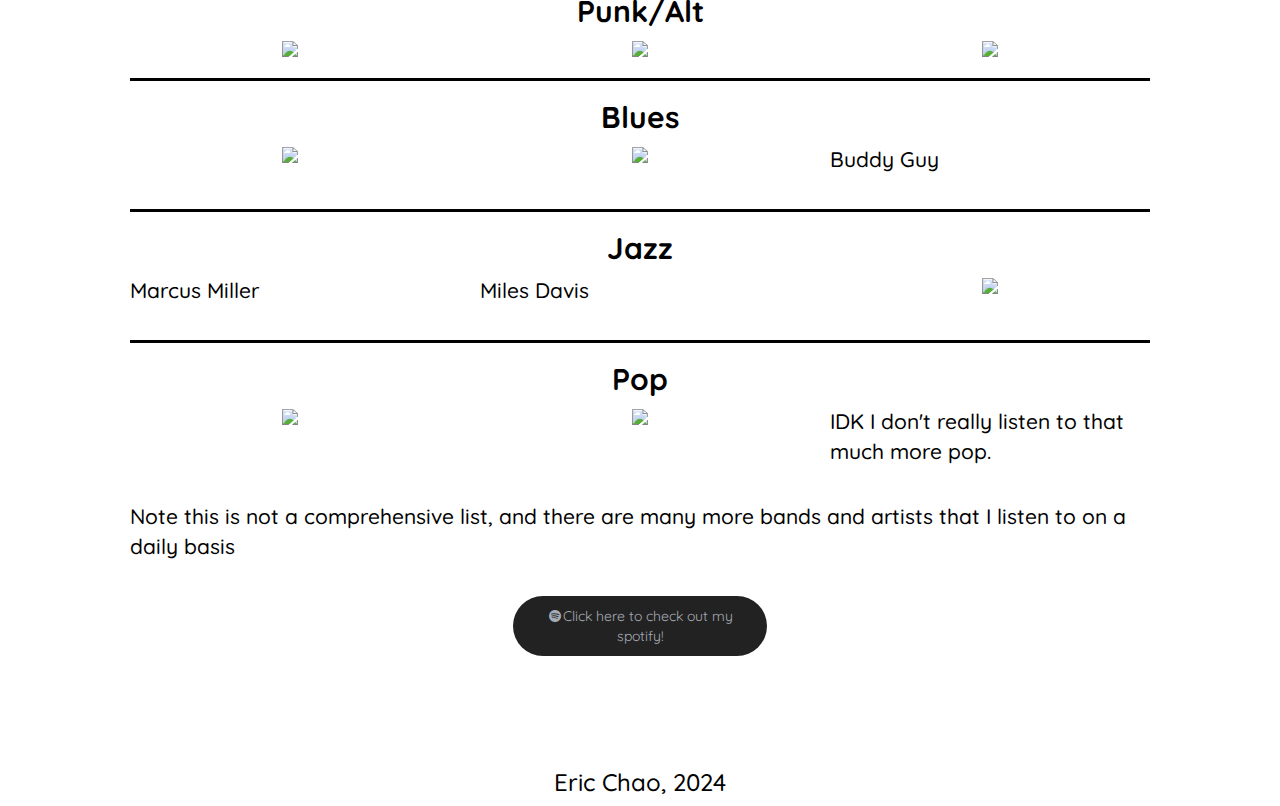
==== commit 2e36721e: "fixup" ====
--- a/index.html
+++ b/index.html
@@ -34,7 +34,6 @@
 					<li><a href="https://linkedin.com/in/eric-chao-612b9416a/" class="fa fa-linkedin-square content"></a></li>
 					<li><a href="https://github.com/ehchao88" class="fa fa-github-square content"></a></li>
 					<li><a href="https://twitter.com/chaositgoing/" class="fa fa-twitter-square content"></a></li>
-					<li><a href="https://instagram.com/chaoareyou/" class="fa fa-instagram content"></a></li>
 					<li><a href="whales.html"> whales? </a></li>
 				</ul>
 			</div>
@@ -60,40 +59,6 @@
 				<br>
 				<br>
 			</p>
-			<h2> SKILLS </h2>
-			<div class="row">
-				<div class="col-sm-4">
-					<h3> Programming </h3>
-					<ul>
-						<li><p style="text-align: left;"> Java </p></li>
-						<li><p style="text-align: left;"> Python </p></li>
-						<li><p style="text-align: left;"> C </p></li>
-						<li><p style="text-align: left;"> Docker </p></li>
-						<li><p style="text-align: left;"> Go </p></li>
-						<li><p style="text-align: left;"> HTML </p></li>
-						<li><p style="text-align: left;"> CSS </p></li>
-						<li><p style="text-align: left;"> SQL </p></li>
-						<li><p style="text-align: left;"> MongoDB </p></li>
-					</ul>
-				</div>
-				<div class="col-sm-4">
-					<h3> Video Editing </h3>
-					<ul>
-						<li><p style="text-align: left;"> Sony Vegas Pro </p></li>
-						<li><p style="text-align: left;"> Final Cut Pro X </p></li>
-						<li><p style="text-align: left;"> Adobe Premiere </p></li>
-					</ul>
-				</div>
-				<div class="col-sm-4">
-					<h3> Computer-Aided Design </h3>
-					<ul>
-						<li><p style="text-align: left;"> Autodesk Maya </p></li>
-						<li><p style="text-align: left;"> Blender </p></li>
-						<li><p style="text-align: left;"> OnShape </p></li>
-						<li><p style="text-align: left;"> Photoshop </p></li>
-					</ul>
-				</div>
-			</div>
 		</div>
 	</div>
 	<div class="container">
@@ -103,43 +68,44 @@
 				  <h1 id="timeline">Work and Experience</h1>
 				</div>
 				<ul class="timeline">
+					<li>
+						<div class="timeline-badge warning"><i class="glyphicon glyphicon-briefcase"></i></div>
+						<div class="timeline-panel">
+						  <div class="timeline-heading">
+							<h4 class="timeline-title">Software Engineer @ Viasat</h4>
+							<p><small class="text-muted">Boston, MA - May 2022 to November 2023</small></p>
+						  </div>
+						  <div class="timeline-body">
+							<p>
+								Build and deploy scalable, distributed Go applications for Viasat-3 satellite telemetry with Kubernetes, creating
+								a means to retrieve in-flight metrics of the satellite and network state.
+								<ul>
+									<li>
+										Develop management software for the physical layer of Viasat-3 ground systems to create
+										configurable software proxies to physical FPGAs.
+									</li>
+									<li>
+										Maintain and create CI/CD tools and Jenkins pipelines for the physical layer of Viasat-3 ground
+										systems, increasing confidence in software promotion, and improving production deployment times by
+										25%.
+									</li>
+									<li>
+										Managed Terraform scripts and Ansible playbooks to ensure stateful cloud deployments and provisioning.
+									</li>
+								</ul>
+							</p>
+						  </div>
+						</div>
+					  </li>
 					<li class="timeline-inverted">
 						<div class="timeline-badge info"><i class="glyphicon glyphicon-briefcase"></i></div>
 						<div class="timeline-panel">
-							<div class="timeline-heading">
-								<h4 class="timeline-title">Devops Engineer @ GSK Onyx</h4>
-								<p><small class="text-muted">Cambridge, MA - August 2024 to Present</small></p>
-							</div>
-							<div class="timeline-body">
-								<p>
-									<img src="https://1000logos.net/wp-content/uploads/2023/03/GSK-logo.png" style="width:75%; height:auto;">
-								</p>
-							</div>
-						</div>
-					</li>
-					<li>
-						<div class="timeline-badge success"><i class="glyphicon glyphicon-briefcase"></i></div>
-						<div class="timeline-panel">
-						  <div class="timeline-heading">
-							<h4 class="timeline-title">Software Engineer @ Viasat</h4>
-							<p><small class="text-muted">Boston, MA - May 2022 to November 2023</small></p>
-						  </div>
-						  <div class="timeline-body">
-							<p>
-								<img src="https://upload.wikimedia.org/wikipedia/commons/thumb/7/7f/Viasat.svg/1200px-Viasat.svg.png" style="width:75%; height:auto;">
-							</p>
-						  </div>
-						</div>
-					  </li>
-					<li class="timeline-inverted">
-						<div class="timeline-badge info"><i class="glyphicon glyphicon-briefcase"></i></div>
-						<div class="timeline-panel">
 						  <div class="timeline-heading">
 							<h4 class="timeline-title">Software Engineering Intern @ Viasat</h4>
 							<p><small class="text-muted">Marlborough, MA - May 2021 to August 2021</small></p>
 						  </div>
 						  <div class="timeline-body">
-							<p><img src="https://upload.wikimedia.org/wikipedia/commons/thumb/7/7f/Viasat.svg/1200px-Viasat.svg.png" style="width:75%; height:auto;"></p>
+							<p><img src="https://upload.wikimedia.org/wikipedia/commons/thumb/7/7f/Viasat.svg/1200px-Viasat.svg.png" style="width:75%; height:auto"></p>
 						  </div>
 						</div>
 					  </li>
@@ -182,9 +148,97 @@
 							</p>
 						  </div>
 						</div>
+					  </li>
+					  <li>
+						<div class="timeline-badge success"><i class="glyphicon glyphicon-briefcase"></i></div>
+						<div class="timeline-panel">
+						  <div class="timeline-heading">
+							<h4 class="timeline-title">Software Developer @ Suffolk County District Attorney's Office</h4>
+							<p><small class="text-muted">Boston, MA - September 2019 to December 2019</small></p>
+						  </div>
+						  <div class="timeline-body">
+							<p>
+								<ul>
+									<li>Built iOS app for automatic document scanning using OCR technology.</li>
+									<li>Developed back-end API and image processing using tesseract for OCR, and flask for API routing.</li>
+									<li>Native iOS front-end development in swift.</li>
+									<li>MongoDB database management.</li>
+								</ul>
+							</p>
+						  </div>
+						</div>
+					  </li>
+					  <li class="timeline-inverted">
+						<div class="timeline-badge success"><i class="glyphicon glyphicon-briefcase"></i></div>
+						<div class="timeline-panel">
+						  <div class="timeline-heading">
+							<h4 class="timeline-title">Programming Instructor @ CodeMakers</h4>
+							<p><small class="text-muted">Belmont, MA - June 2019 to December 2019</small></p>
+						  </div>
+						  <div class="timeline-body">
+							<p>
+								<ul>
+									<li> Taught Python and Object-Oriented Programming fundamentals to High School Students </li>
+									<li> Organized activities like workshops and small hacking sessions to complement the material being taught </li>
+									<li> Created a web development curriculum for intermediate students, which covers the fundamentals of HTML, CSS, JavaScript, and Flask.</li>
+								</ul>
+							</p>
+						  </div>
+						</div>
+					  </li>
+					  <li>
+						<div class="timeline-badge success"><i class="glyphicon glyphicon-briefcase"></i></div>
+						<div class="timeline-panel">
+						  <div class="timeline-heading">
+							<h4 class="timeline-title">Teaching Assistant @ Lexington Chinese School</h4>
+							<p><small class="text-muted">Belmont, MA - 2014 to 2018</small></p>
+						  </div>
+						  <div class="timeline-body">
+							<p>
+								<ul>
+									<li> Created educational activities for students learning elementary level Mandarin Chinese and phonetics using the Zhuyin phonetic system </li>
+									<li> Communicated students' progress with parents </li>
+								</ul>
+							</p>
+						  </div>
+						</div>
 					  </li>			  
 				</ul>
 			  </div>
+			  <div class="container">
+				<div class="jumbotron">
+					<h1>Programming Projects</h1>
+					<div class="row">
+						<div class="col-md-3">
+							<div class="thumbnail">
+								<a href="https://github.com/ehchao88/RockCat">
+									<h2>RockCat<br><br><br></h2>
+								</a>
+							</div>
+						</div>
+						<div class="col-md-3">
+							<div class="thumbnail">
+								<a href="https://github.com/ehchao88/screamyfish">
+									<h2>Screamy Fish<br><br></h2>
+								</a>
+							</div>
+						</div>
+						<div class="col-md-3">
+							<div class="thumbnail">
+								<a href="https://github.com/moderatelyfunctional/BuHub">
+									<h2>BU Hub<br><br><br></h2>
+								</a>
+							</div>
+						</div>
+						<div class="col-md-3">
+							<div class="thumbnail">
+								<a href="https://github.com/ehchao88/BURPG-HPR-Team-2">
+									<h2>High Powered Rocket</h2>
+								</a>
+							</div>
+						</div>
+					</div>
+				</div>
 			</div>
 			<div class="container">
 				<div class="jumbotron">
@@ -229,7 +283,7 @@
 		<div class="jumbotron">
 			<h1>More About Me</h1>
 			<p>
-				Beyond tech, I am fascinated by music and the emotional impact that it has on us. I play the guitar, bass, and drums casually and these instruments have shaped my music preferences to what they are today.
+				Beyond tech, I am fascinated by music and the emotional impact that it has on us. I play the guitar and bass casually and these two instruments have shaped my music preferences to what they are today.
 				<br> My top genres and top 3 artists of each as follows:
 				<div id="music">
 					<hr class="m">
@@ -239,7 +293,7 @@
 							<img src="https://upload.wikimedia.org/wikipedia/commons/b/b7/Metallica_logo.png" class="music">
 						</div>
 						<div class="col-sm-4">
-							<img src="https://logos-world.net/wp-content/uploads/2023/05/Iron-Maiden-Logo.png" class="music">
+							<img src="https://megadeth.com/wp-content/themes/megadeth/assets/images/md-logo.png" class="music">
 						</div>
 						<div class="col-sm-4">
 							<img src="https://upload.wikimedia.org/wikipedia/commons/5/58/Rage_Against_the_Machine_%28Logo%29.png" class="music">
@@ -255,33 +309,59 @@
 							<img src="https://vignette.wikia.nocookie.net/lotl-music/images/c/cc/Hendrix-jimi-the-experience-52b0fe0eb8fb8.png/revision/latest?cb=20180605005852" class="music">
 						</div>
 						<div class="col-sm-4">
-							<img src="https://polyphia.com/cdn/shop/files/POL-BLACK-LOGO.png?v=1706304406" class="music">
+							<img src="https://cdn.shopify.com/s/files/1/0271/6018/2883/files/Metal_Logo_2350x.png?v=1569429866" class="music">
 						</div>
 					</div>
 					<hr class="m">
 					<h2 class="mheader">Punk/Alt</h2>
 					<div class="row">
 						<div class="col-sm-4">
-							<img src="https://1000logos.net/wp-content/uploads/2020/03/Paramore-Logo.png" class="music">
-						</div>
-						<div class="col-sm-4">
-							<img src="https://1000logos.net/wp-content/uploads/2021/12/Green-Day-Logo-1989.png" class="music">
-						</div>
-						<div class="col-sm-4">
-							<img src="https://encrypted-tbn0.gstatic.com/images?q=tbn:ANd9GcT9W17JC0RIB5kYS4LejUTsP0ivNs9wpBW--A&s" class="music">
-						</div>
-					</div>
-					<hr class="m">
-					<h2 class="mheader">Pop/K-Pop</h2>
-					<div class="row">
-						<div class="col-sm-4">
-							<img src="https://upload.wikimedia.org/wikipedia/commons/a/ae/Ive_logo_%28Black%29.svg" class="music">
+							<img src="https://i.ya-webdesign.com/images/dance-gavin-dance-png-1.png" class="music">
+						</div>
+						<div class="col-sm-4">
+							<img src="https://i.ya-webdesign.com/images/green-day-png-3.png" class="music">
+						</div>
+						<div class="col-sm-4">
+							<img src="https://images.squarespace-cdn.com/content/v1/5bef1a5f12b13f41272eb586/1547081622080-1BLC4ZG8S0RWJP1MJ5H2/ke17ZwdGBToddI8pDm48kNVY6X0Fbx-3RTyg8FU0StRZw-zPPgdn4jUwVcJE1ZvWEtT5uBSRWt4vQZAgTJucoTqqXjS3CfNDSuuf31e0tVG0owiVdsl3YDkaDGOgDylxUFwmyezYUOxU6mryWZtY8pu3E9Ef3XsXP1C_826c-iU/foo+fighters.png" class="music">
+						</div>
+					</div>
+					<hr class="m">
+					<h2 class="mheader">Blues</h2>
+					<div class="row">
+						<div class="col-sm-4">
+							<img src="https://upload.wikimedia.org/wikipedia/commons/thumb/3/3d/Stevie_Ray_Vaughan_signature.svg/1600px-Stevie_Ray_Vaughan_signature.svg.png" class="music">
+						</div>
+						<div class="col-sm-4">
+							<img src="https://i.pinimg.com/originals/40/ba/44/40ba4476df07591ce7d442de319f053a.png" class="music">
+						</div>
+						<div class="col-sm-4">
+							<p>Buddy Guy</p>
+						</div>
+					</div>
+					<hr class="m">
+					<h2 class="mheader">Jazz</h2>
+					<div class="row">
+						<div class="col-sm-4">
+							<p>Marcus Miller</p>
+						</div>
+						<div class="col-sm-4">
+							<p>Miles Davis</p>
+						</div>
+						<div class="col-sm-4">
+							<img src="https://weatherreportmusic.com/wp-content/uploads/2019/11/weather-logo.png" class="music">
+						</div>
+					</div>
+					<hr class="m">
+					<h2 class="mheader">Pop</h2>
+					<div class="row">
+						<div class="col-sm-4">
+							<img src="https://www.johnmayer.com/assets/img/logo.png" class="music">
 						</div>
 						<div class="col-sm-4">
 							<img src="https://vignette.wikia.nocookie.net/logopedia/images/2/2a/Carly_Rae_Jepsen_logo.png/revision/latest/scale-to-width-down/340?cb=20131130094024" class="music">
 						</div>
 						<div class="col-sm-4">
-							<img src="https://logos-world.net/wp-content/uploads/2021/11/TWICE-Logo.png" class="music">
+							<p>IDK I don't really listen to that much more pop.</p>
 						</div>
 					</div>
 				</div>
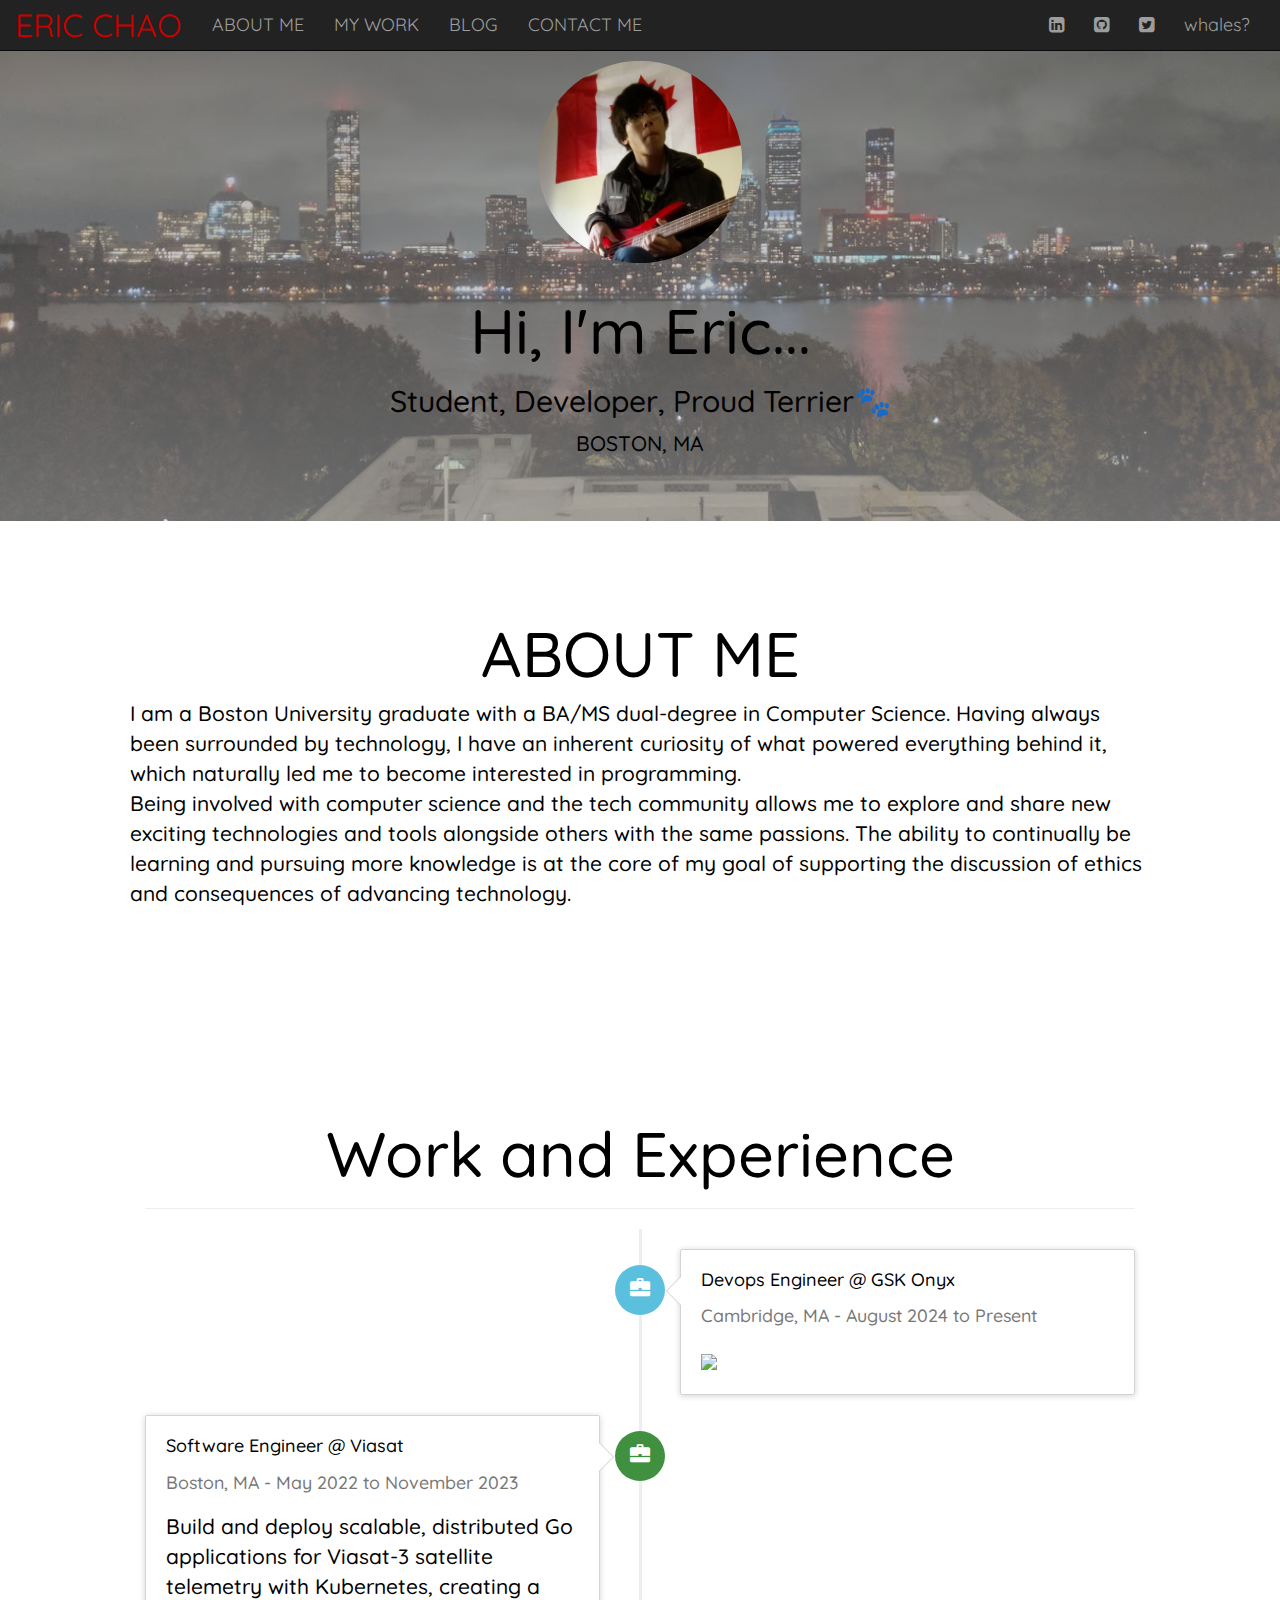
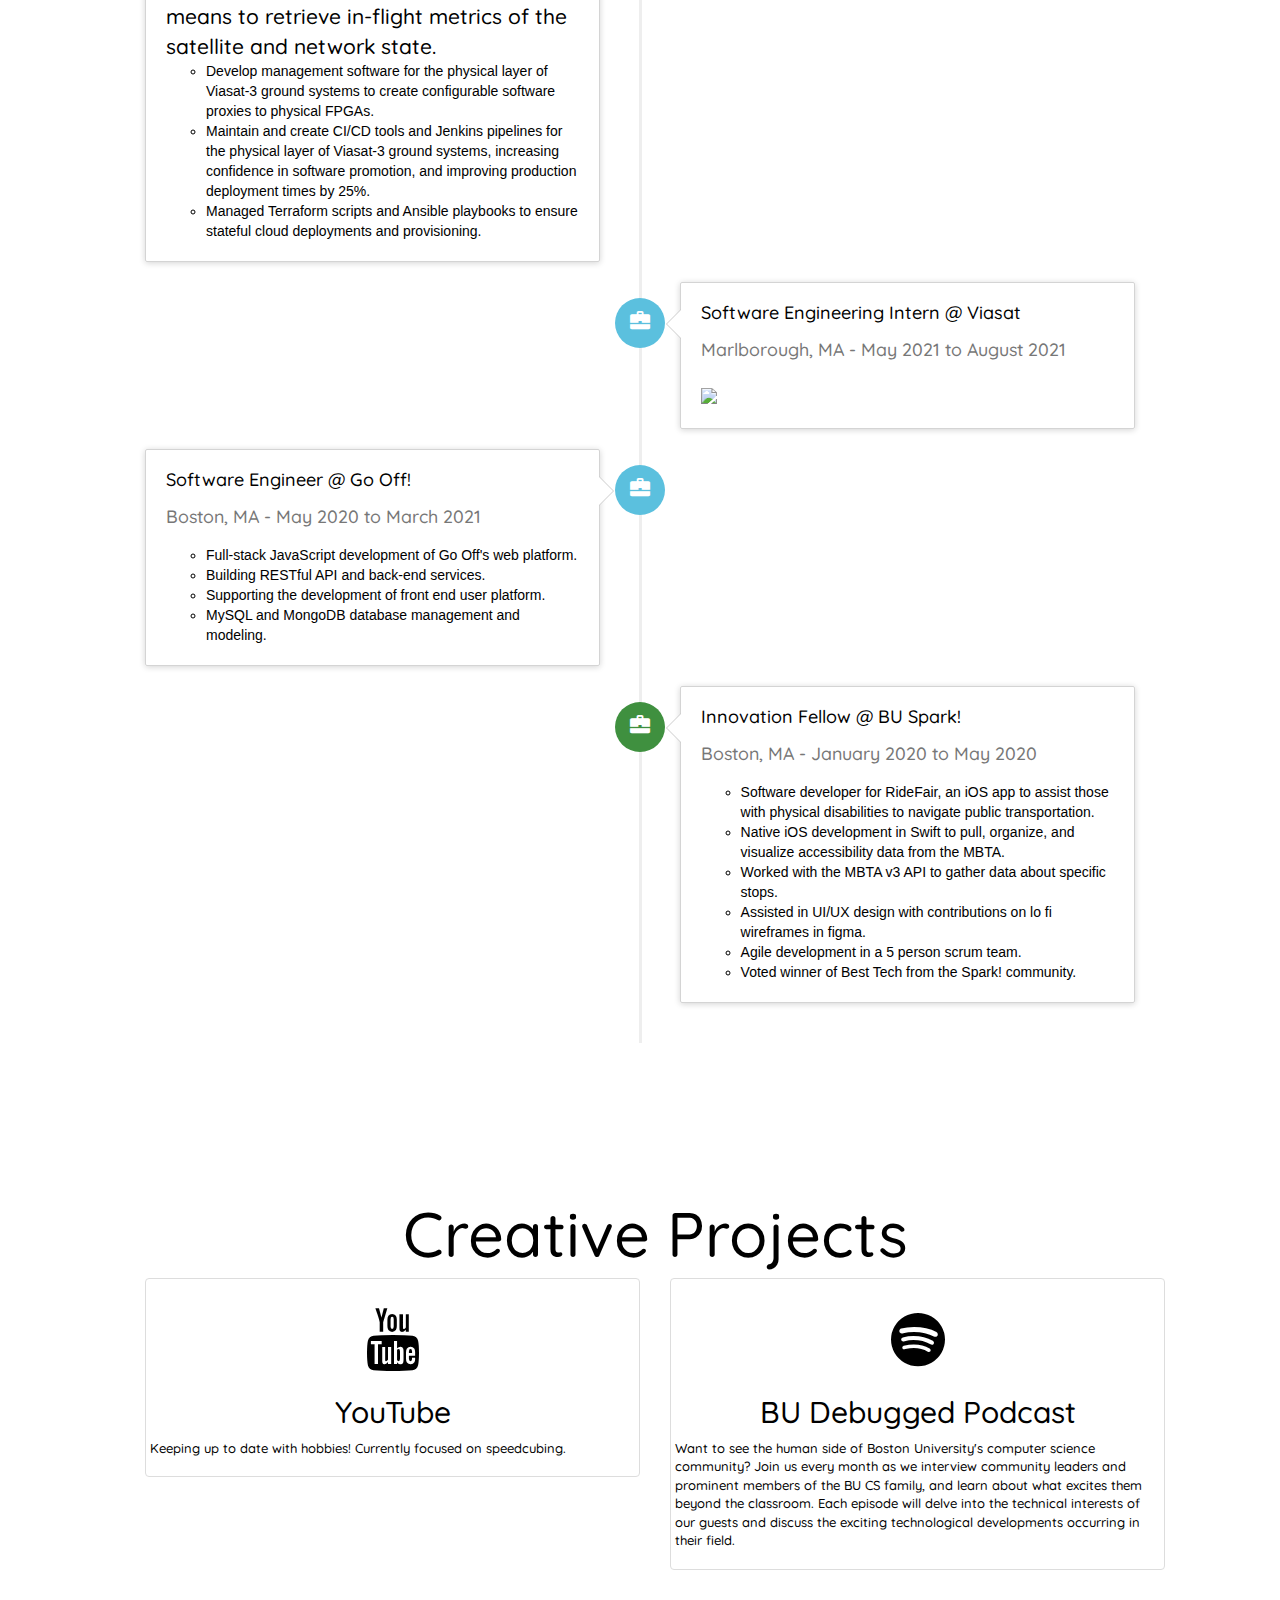
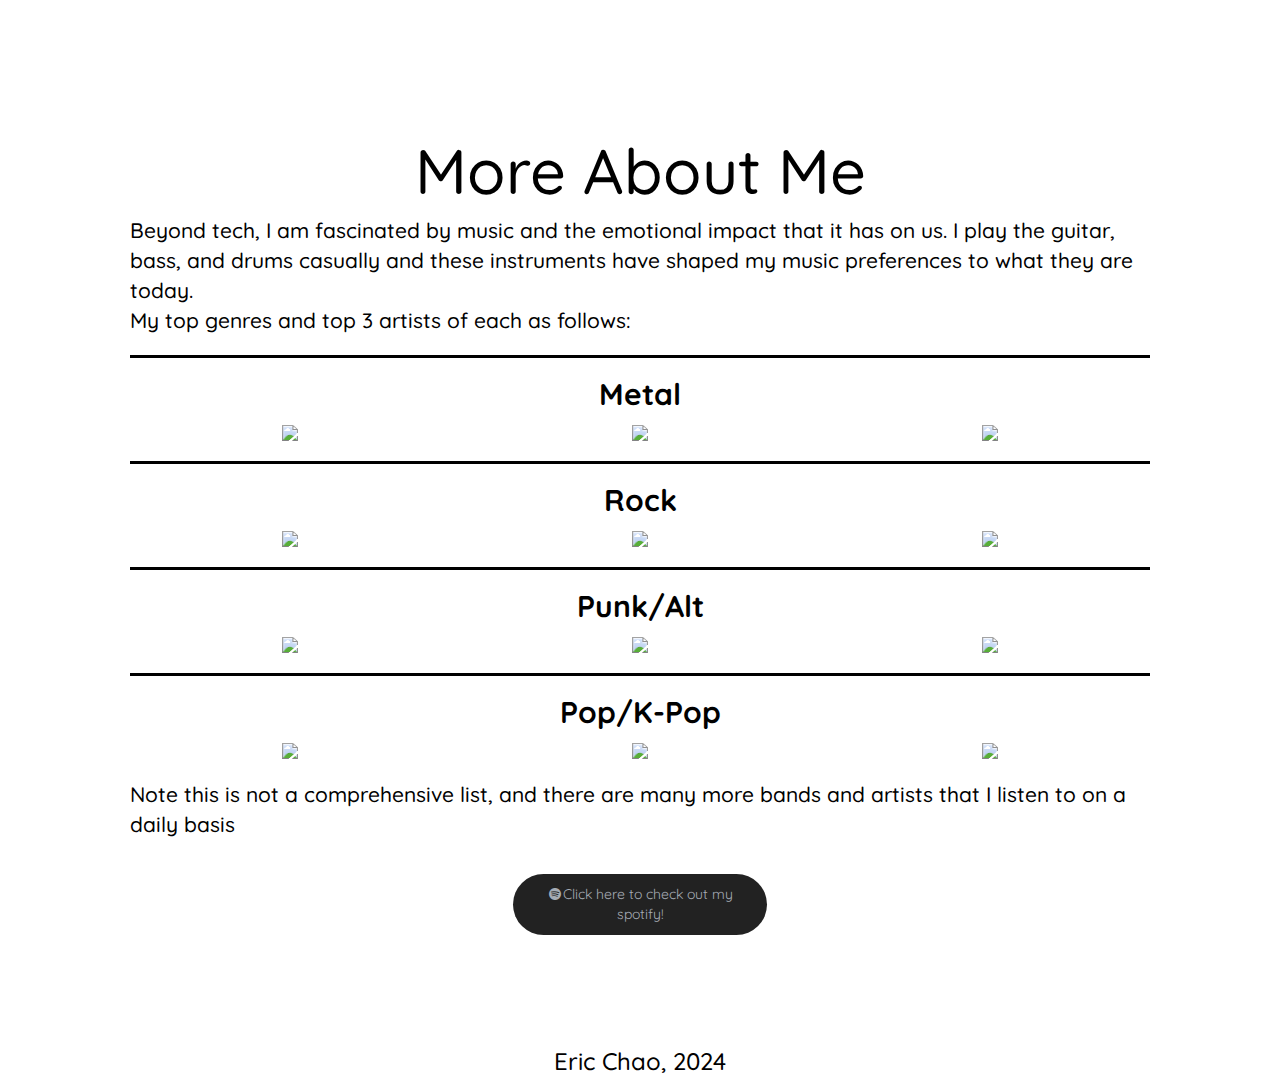
==== commit 058e8462: "merge" ====
--- a/index.html
+++ b/index.html
@@ -68,8 +68,22 @@
 				  <h1 id="timeline">Work and Experience</h1>
 				</div>
 				<ul class="timeline">
+					<li class="timeline-inverted">
+						<div class="timeline-badge info"><i class="glyphicon glyphicon-briefcase"></i></div>
+						<div class="timeline-panel">
+							<div class="timeline-heading">
+								<h4 class="timeline-title">Devops Engineer @ GSK Onyx</h4>
+								<p><small class="text-muted">Cambridge, MA - August 2024 to Present</small></p>
+							</div>
+							<div class="timeline-body">
+								<p>
+									<img src="https://1000logos.net/wp-content/uploads/2023/03/GSK-logo.png" style="width:75%; height:auto;">
+								</p>
+							</div>
+						</div>
+					</li>
 					<li>
-						<div class="timeline-badge warning"><i class="glyphicon glyphicon-briefcase"></i></div>
+						<div class="timeline-badge success"><i class="glyphicon glyphicon-briefcase"></i></div>
 						<div class="timeline-panel">
 						  <div class="timeline-heading">
 							<h4 class="timeline-title">Software Engineer @ Viasat</h4>
@@ -105,7 +119,7 @@
 							<p><small class="text-muted">Marlborough, MA - May 2021 to August 2021</small></p>
 						  </div>
 						  <div class="timeline-body">
-							<p><img src="https://upload.wikimedia.org/wikipedia/commons/thumb/7/7f/Viasat.svg/1200px-Viasat.svg.png" style="width:75%; height:auto"></p>
+							<p><img src="https://upload.wikimedia.org/wikipedia/commons/thumb/7/7f/Viasat.svg/1200px-Viasat.svg.png" style="width:75%; height:auto;"></p>
 						  </div>
 						</div>
 					  </li>
@@ -148,97 +162,9 @@
 							</p>
 						  </div>
 						</div>
-					  </li>
-					  <li>
-						<div class="timeline-badge success"><i class="glyphicon glyphicon-briefcase"></i></div>
-						<div class="timeline-panel">
-						  <div class="timeline-heading">
-							<h4 class="timeline-title">Software Developer @ Suffolk County District Attorney's Office</h4>
-							<p><small class="text-muted">Boston, MA - September 2019 to December 2019</small></p>
-						  </div>
-						  <div class="timeline-body">
-							<p>
-								<ul>
-									<li>Built iOS app for automatic document scanning using OCR technology.</li>
-									<li>Developed back-end API and image processing using tesseract for OCR, and flask for API routing.</li>
-									<li>Native iOS front-end development in swift.</li>
-									<li>MongoDB database management.</li>
-								</ul>
-							</p>
-						  </div>
-						</div>
-					  </li>
-					  <li class="timeline-inverted">
-						<div class="timeline-badge success"><i class="glyphicon glyphicon-briefcase"></i></div>
-						<div class="timeline-panel">
-						  <div class="timeline-heading">
-							<h4 class="timeline-title">Programming Instructor @ CodeMakers</h4>
-							<p><small class="text-muted">Belmont, MA - June 2019 to December 2019</small></p>
-						  </div>
-						  <div class="timeline-body">
-							<p>
-								<ul>
-									<li> Taught Python and Object-Oriented Programming fundamentals to High School Students </li>
-									<li> Organized activities like workshops and small hacking sessions to complement the material being taught </li>
-									<li> Created a web development curriculum for intermediate students, which covers the fundamentals of HTML, CSS, JavaScript, and Flask.</li>
-								</ul>
-							</p>
-						  </div>
-						</div>
-					  </li>
-					  <li>
-						<div class="timeline-badge success"><i class="glyphicon glyphicon-briefcase"></i></div>
-						<div class="timeline-panel">
-						  <div class="timeline-heading">
-							<h4 class="timeline-title">Teaching Assistant @ Lexington Chinese School</h4>
-							<p><small class="text-muted">Belmont, MA - 2014 to 2018</small></p>
-						  </div>
-						  <div class="timeline-body">
-							<p>
-								<ul>
-									<li> Created educational activities for students learning elementary level Mandarin Chinese and phonetics using the Zhuyin phonetic system </li>
-									<li> Communicated students' progress with parents </li>
-								</ul>
-							</p>
-						  </div>
-						</div>
 					  </li>			  
 				</ul>
 			  </div>
-			  <div class="container">
-				<div class="jumbotron">
-					<h1>Programming Projects</h1>
-					<div class="row">
-						<div class="col-md-3">
-							<div class="thumbnail">
-								<a href="https://github.com/ehchao88/RockCat">
-									<h2>RockCat<br><br><br></h2>
-								</a>
-							</div>
-						</div>
-						<div class="col-md-3">
-							<div class="thumbnail">
-								<a href="https://github.com/ehchao88/screamyfish">
-									<h2>Screamy Fish<br><br></h2>
-								</a>
-							</div>
-						</div>
-						<div class="col-md-3">
-							<div class="thumbnail">
-								<a href="https://github.com/moderatelyfunctional/BuHub">
-									<h2>BU Hub<br><br><br></h2>
-								</a>
-							</div>
-						</div>
-						<div class="col-md-3">
-							<div class="thumbnail">
-								<a href="https://github.com/ehchao88/BURPG-HPR-Team-2">
-									<h2>High Powered Rocket</h2>
-								</a>
-							</div>
-						</div>
-					</div>
-				</div>
 			</div>
 			<div class="container">
 				<div class="jumbotron">
@@ -283,7 +209,7 @@
 		<div class="jumbotron">
 			<h1>More About Me</h1>
 			<p>
-				Beyond tech, I am fascinated by music and the emotional impact that it has on us. I play the guitar and bass casually and these two instruments have shaped my music preferences to what they are today.
+				Beyond tech, I am fascinated by music and the emotional impact that it has on us. I play the guitar, bass, and drums casually and these instruments have shaped my music preferences to what they are today.
 				<br> My top genres and top 3 artists of each as follows:
 				<div id="music">
 					<hr class="m">
@@ -293,7 +219,7 @@
 							<img src="https://upload.wikimedia.org/wikipedia/commons/b/b7/Metallica_logo.png" class="music">
 						</div>
 						<div class="col-sm-4">
-							<img src="https://megadeth.com/wp-content/themes/megadeth/assets/images/md-logo.png" class="music">
+							<img src="https://logos-world.net/wp-content/uploads/2023/05/Iron-Maiden-Logo.png" class="music">
 						</div>
 						<div class="col-sm-4">
 							<img src="https://upload.wikimedia.org/wikipedia/commons/5/58/Rage_Against_the_Machine_%28Logo%29.png" class="music">
@@ -309,59 +235,33 @@
 							<img src="https://vignette.wikia.nocookie.net/lotl-music/images/c/cc/Hendrix-jimi-the-experience-52b0fe0eb8fb8.png/revision/latest?cb=20180605005852" class="music">
 						</div>
 						<div class="col-sm-4">
-							<img src="https://cdn.shopify.com/s/files/1/0271/6018/2883/files/Metal_Logo_2350x.png?v=1569429866" class="music">
+							<img src="https://polyphia.com/cdn/shop/files/POL-BLACK-LOGO.png?v=1706304406" class="music">
 						</div>
 					</div>
 					<hr class="m">
 					<h2 class="mheader">Punk/Alt</h2>
 					<div class="row">
 						<div class="col-sm-4">
-							<img src="https://i.ya-webdesign.com/images/dance-gavin-dance-png-1.png" class="music">
-						</div>
-						<div class="col-sm-4">
-							<img src="https://i.ya-webdesign.com/images/green-day-png-3.png" class="music">
-						</div>
-						<div class="col-sm-4">
-							<img src="https://images.squarespace-cdn.com/content/v1/5bef1a5f12b13f41272eb586/1547081622080-1BLC4ZG8S0RWJP1MJ5H2/ke17ZwdGBToddI8pDm48kNVY6X0Fbx-3RTyg8FU0StRZw-zPPgdn4jUwVcJE1ZvWEtT5uBSRWt4vQZAgTJucoTqqXjS3CfNDSuuf31e0tVG0owiVdsl3YDkaDGOgDylxUFwmyezYUOxU6mryWZtY8pu3E9Ef3XsXP1C_826c-iU/foo+fighters.png" class="music">
-						</div>
-					</div>
-					<hr class="m">
-					<h2 class="mheader">Blues</h2>
-					<div class="row">
-						<div class="col-sm-4">
-							<img src="https://upload.wikimedia.org/wikipedia/commons/thumb/3/3d/Stevie_Ray_Vaughan_signature.svg/1600px-Stevie_Ray_Vaughan_signature.svg.png" class="music">
-						</div>
-						<div class="col-sm-4">
-							<img src="https://i.pinimg.com/originals/40/ba/44/40ba4476df07591ce7d442de319f053a.png" class="music">
-						</div>
-						<div class="col-sm-4">
-							<p>Buddy Guy</p>
-						</div>
-					</div>
-					<hr class="m">
-					<h2 class="mheader">Jazz</h2>
-					<div class="row">
-						<div class="col-sm-4">
-							<p>Marcus Miller</p>
-						</div>
-						<div class="col-sm-4">
-							<p>Miles Davis</p>
-						</div>
-						<div class="col-sm-4">
-							<img src="https://weatherreportmusic.com/wp-content/uploads/2019/11/weather-logo.png" class="music">
-						</div>
-					</div>
-					<hr class="m">
-					<h2 class="mheader">Pop</h2>
-					<div class="row">
-						<div class="col-sm-4">
-							<img src="https://www.johnmayer.com/assets/img/logo.png" class="music">
+							<img src="https://1000logos.net/wp-content/uploads/2020/03/Paramore-Logo.png" class="music">
+						</div>
+						<div class="col-sm-4">
+							<img src="https://1000logos.net/wp-content/uploads/2021/12/Green-Day-Logo-1989.png" class="music">
+						</div>
+						<div class="col-sm-4">
+							<img src="https://encrypted-tbn0.gstatic.com/images?q=tbn:ANd9GcT9W17JC0RIB5kYS4LejUTsP0ivNs9wpBW--A&s" class="music">
+						</div>
+					</div>
+					<hr class="m">
+					<h2 class="mheader">Pop/K-Pop</h2>
+					<div class="row">
+						<div class="col-sm-4">
+							<img src="https://upload.wikimedia.org/wikipedia/commons/a/ae/Ive_logo_%28Black%29.svg" class="music">
 						</div>
 						<div class="col-sm-4">
 							<img src="https://vignette.wikia.nocookie.net/logopedia/images/2/2a/Carly_Rae_Jepsen_logo.png/revision/latest/scale-to-width-down/340?cb=20131130094024" class="music">
 						</div>
 						<div class="col-sm-4">
-							<p>IDK I don't really listen to that much more pop.</p>
+							<img src="https://logos-world.net/wp-content/uploads/2021/11/TWICE-Logo.png" class="music">
 						</div>
 					</div>
 				</div>
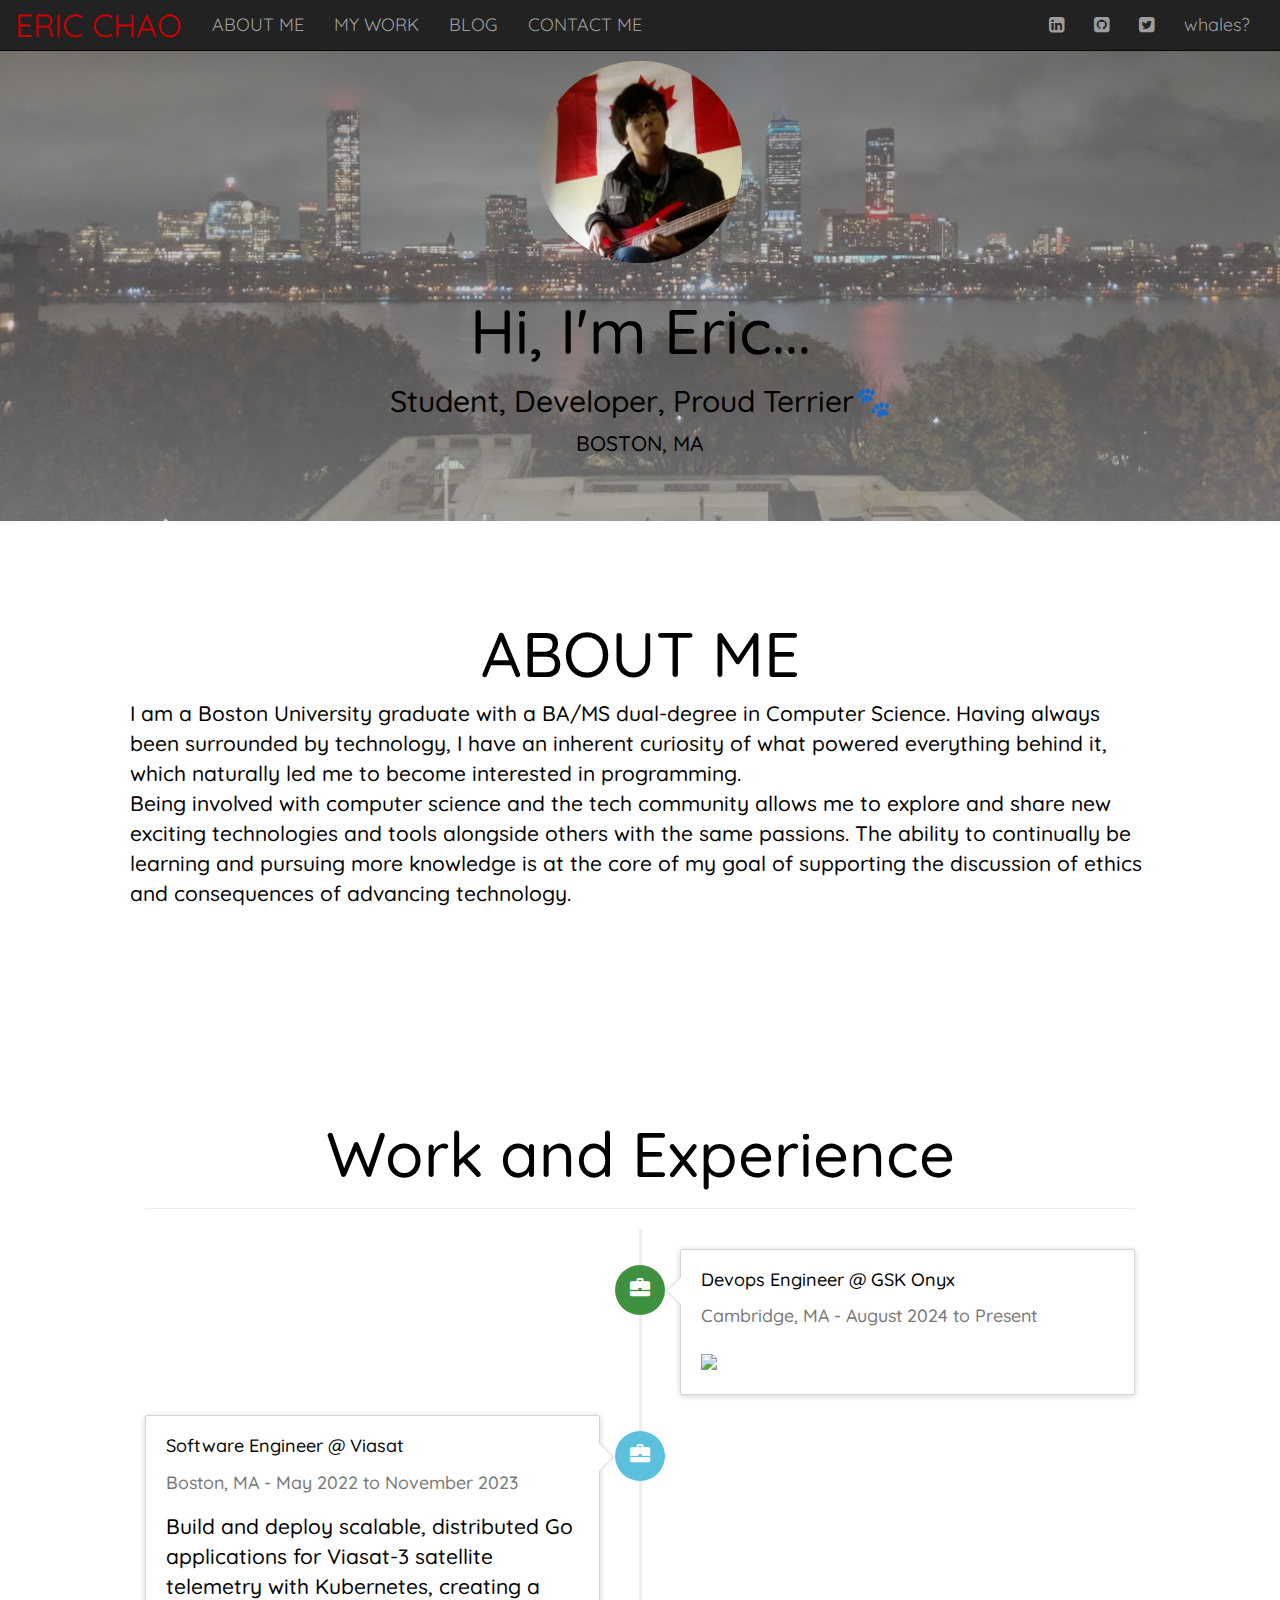
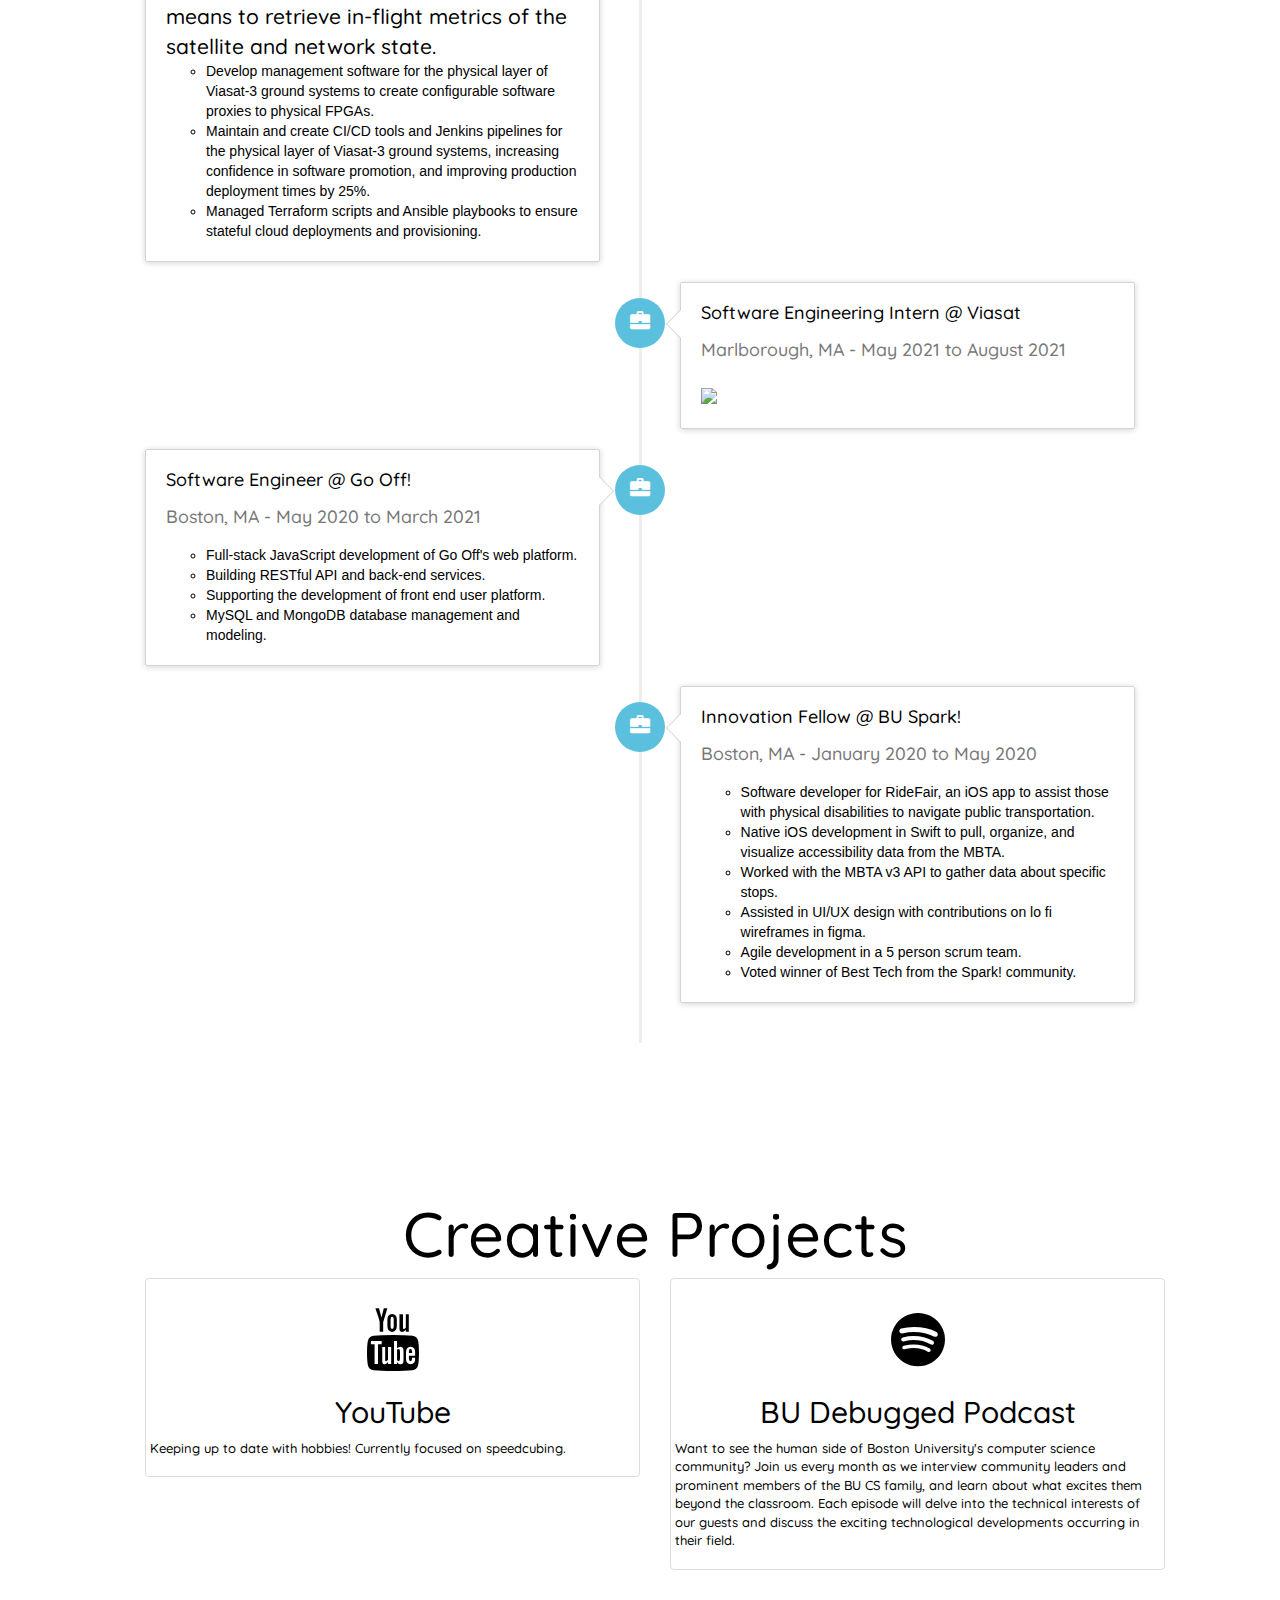
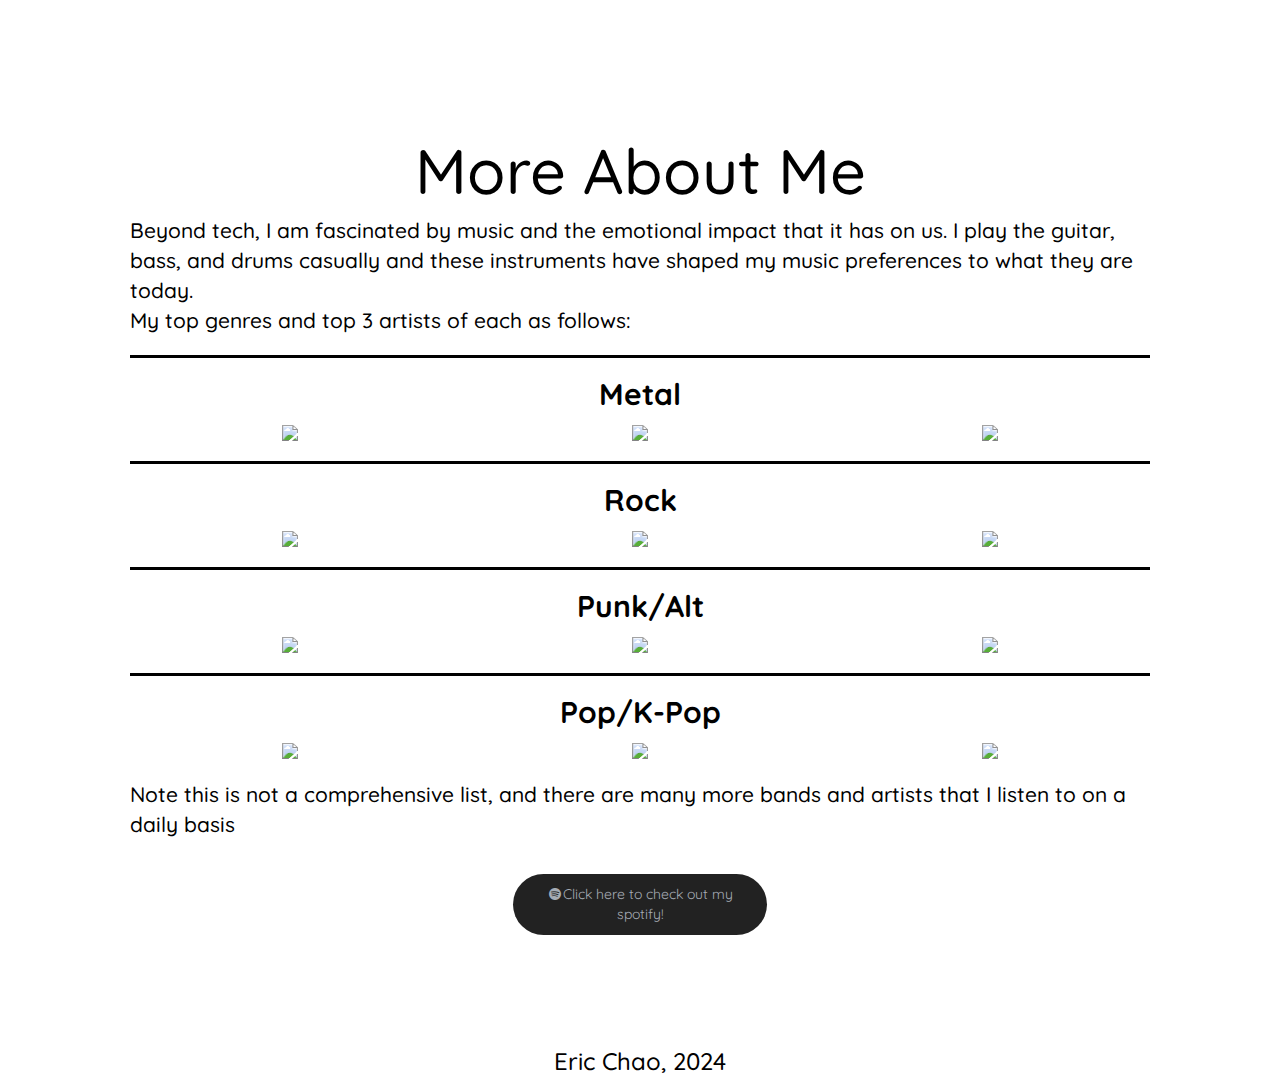
==== commit 34f7d163: "updates" ====
--- a/index.html
+++ b/index.html
@@ -69,7 +69,7 @@
 				</div>
 				<ul class="timeline">
 					<li class="timeline-inverted">
-						<div class="timeline-badge info"><i class="glyphicon glyphicon-briefcase"></i></div>
+						<div class="timeline-badge success"><i class="glyphicon glyphicon-briefcase"></i></div>
 						<div class="timeline-panel">
 							<div class="timeline-heading">
 								<h4 class="timeline-title">Devops Engineer @ GSK Onyx</h4>
@@ -83,7 +83,7 @@
 						</div>
 					</li>
 					<li>
-						<div class="timeline-badge success"><i class="glyphicon glyphicon-briefcase"></i></div>
+						<div class="timeline-badge info"><i class="glyphicon glyphicon-briefcase"></i></div>
 						<div class="timeline-panel">
 						  <div class="timeline-heading">
 							<h4 class="timeline-title">Software Engineer @ Viasat</h4>
@@ -143,7 +143,7 @@
 						</div>
 					  </li>
 					  <li class="timeline-inverted">
-						<div class="timeline-badge success"><i class="glyphicon glyphicon-briefcase"></i></div>
+						<div class="timeline-badge info"><i class="glyphicon glyphicon-briefcase"></i></div>
 						<div class="timeline-panel">
 						  <div class="timeline-heading">
 							<h4 class="timeline-title">Innovation Fellow @ BU Spark!</h4>
